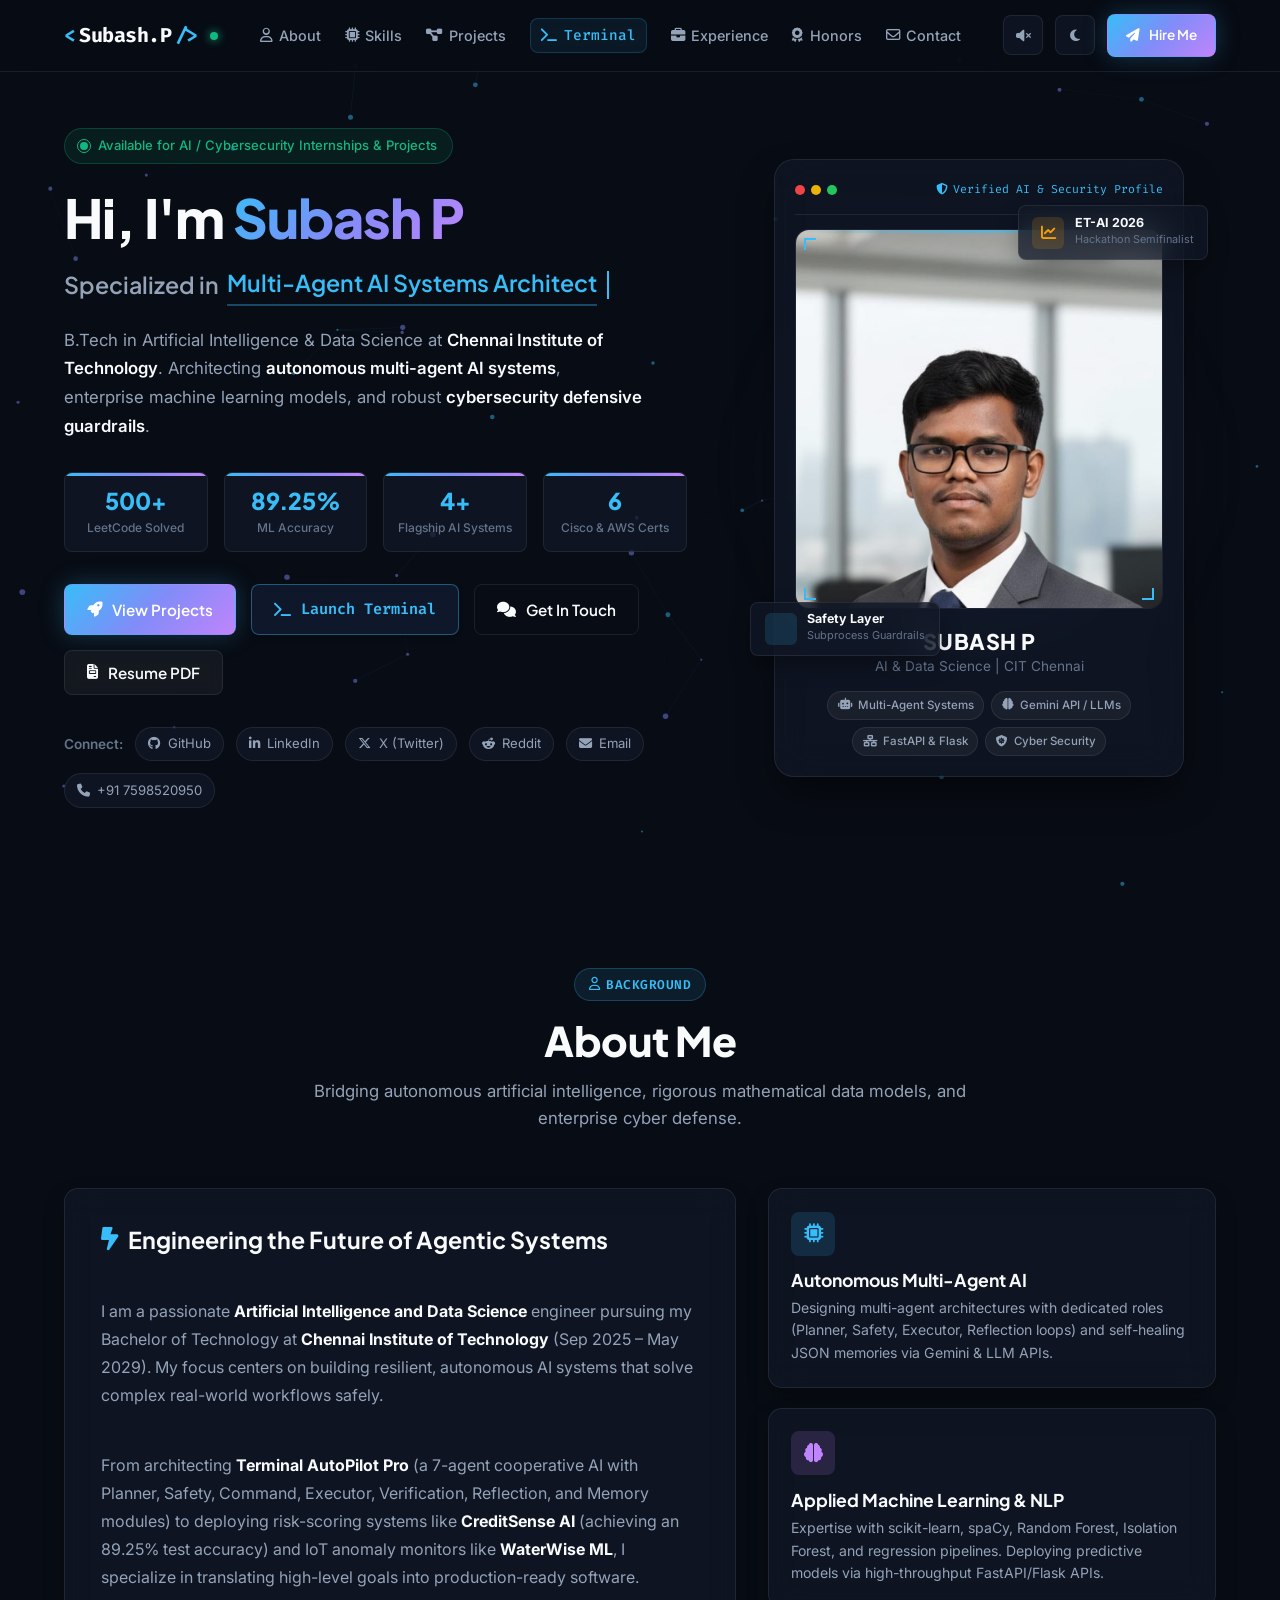
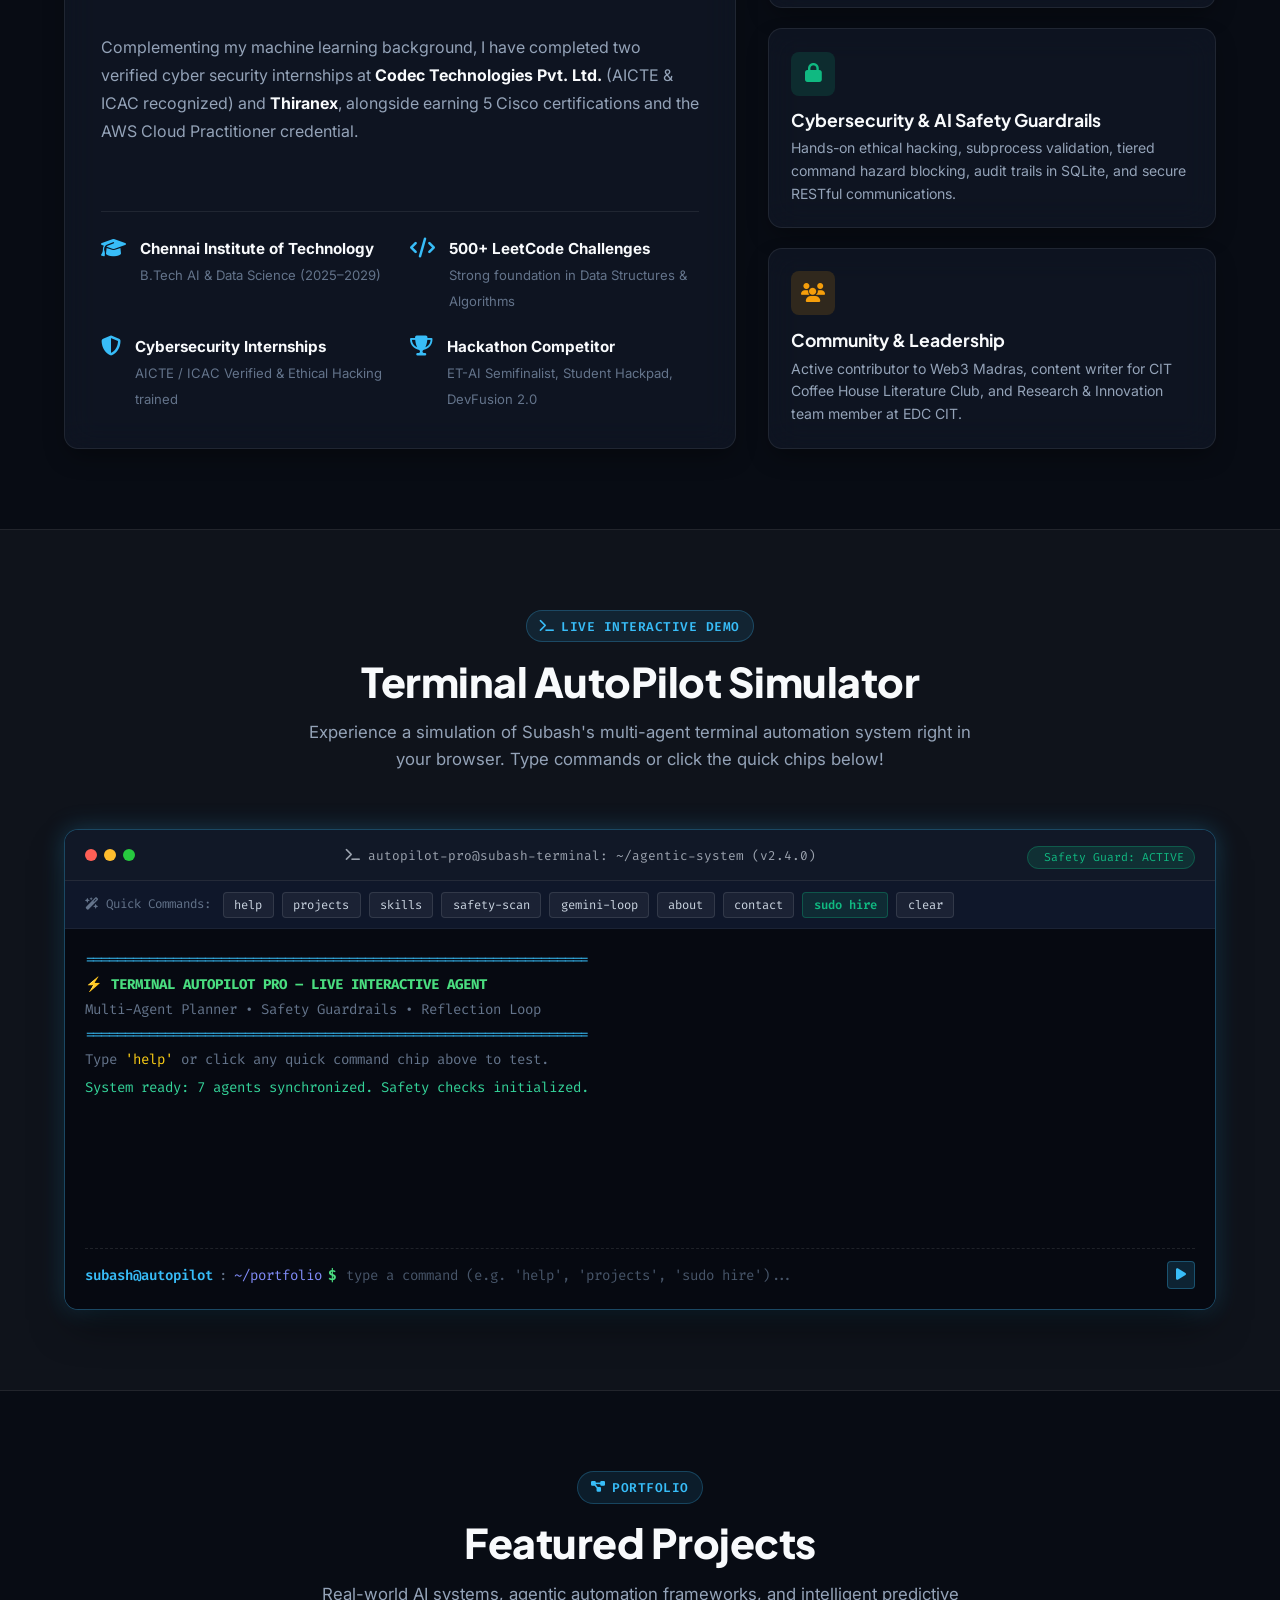
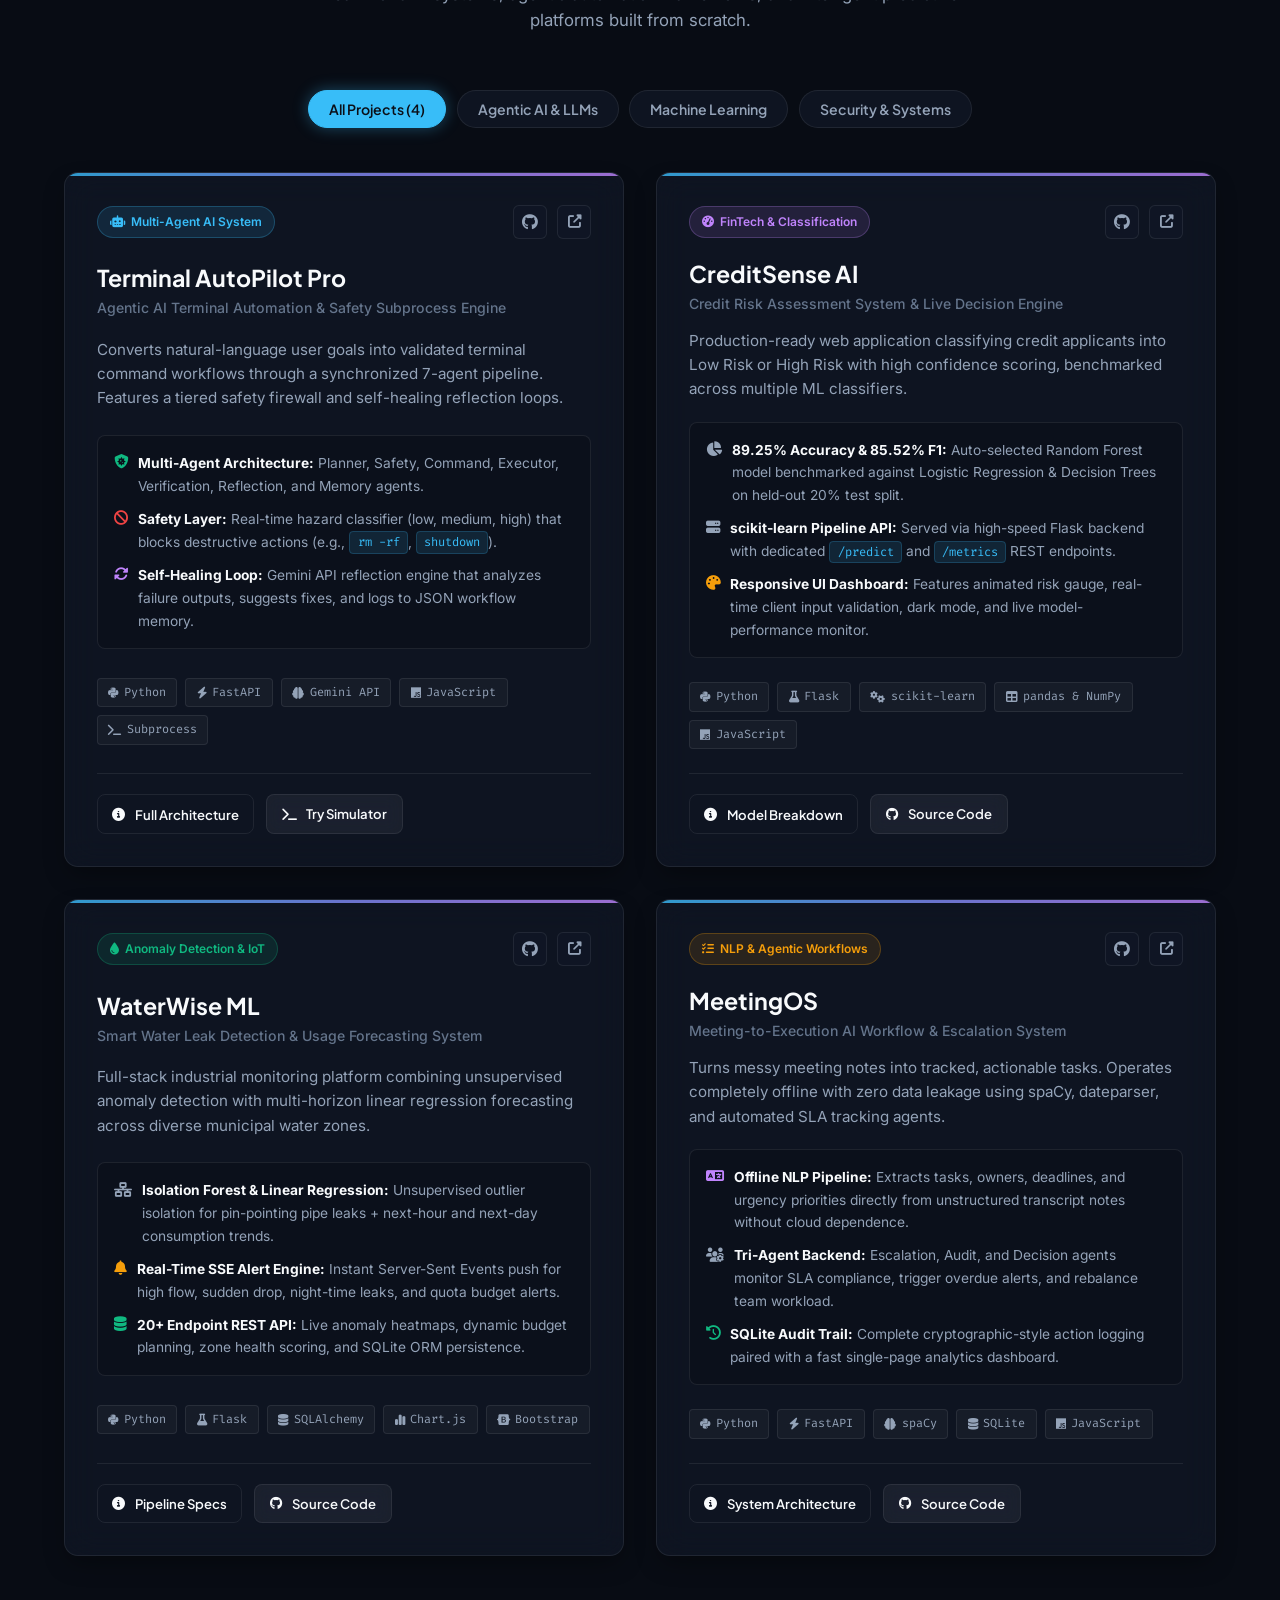
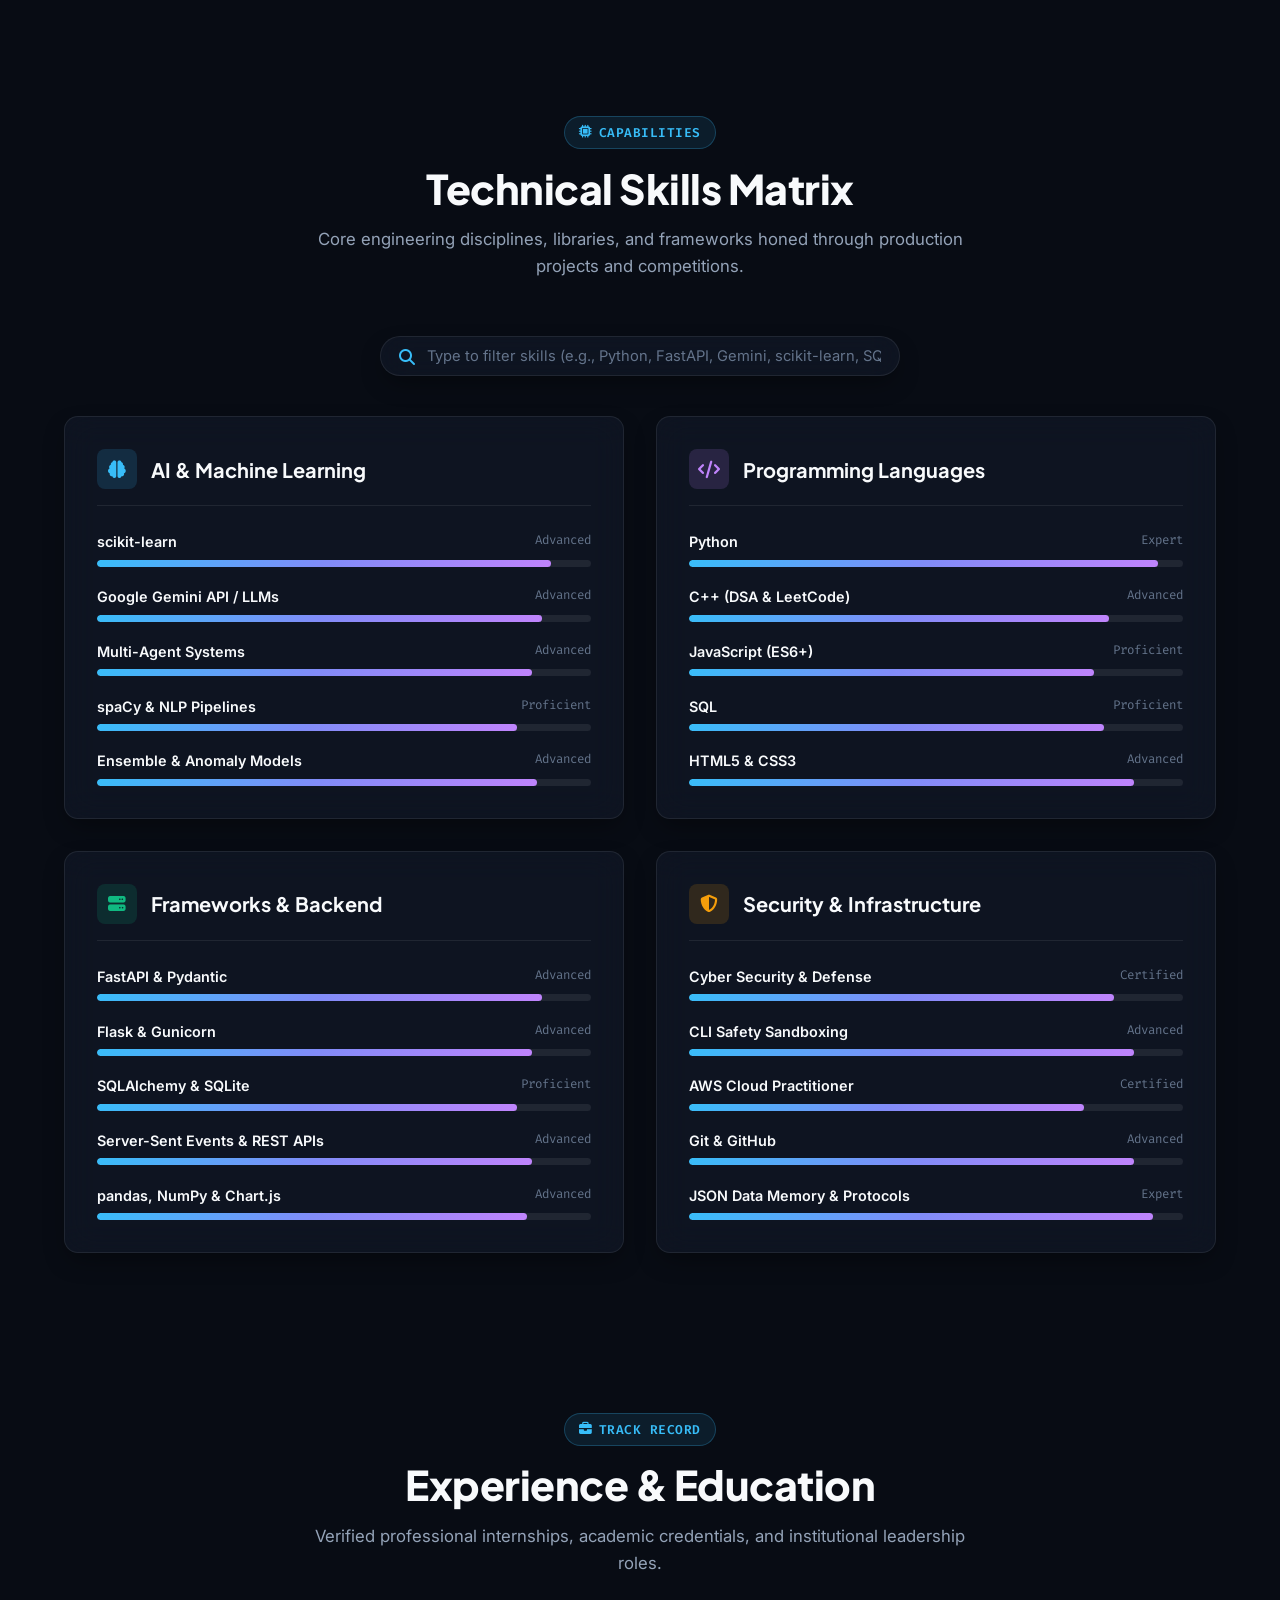
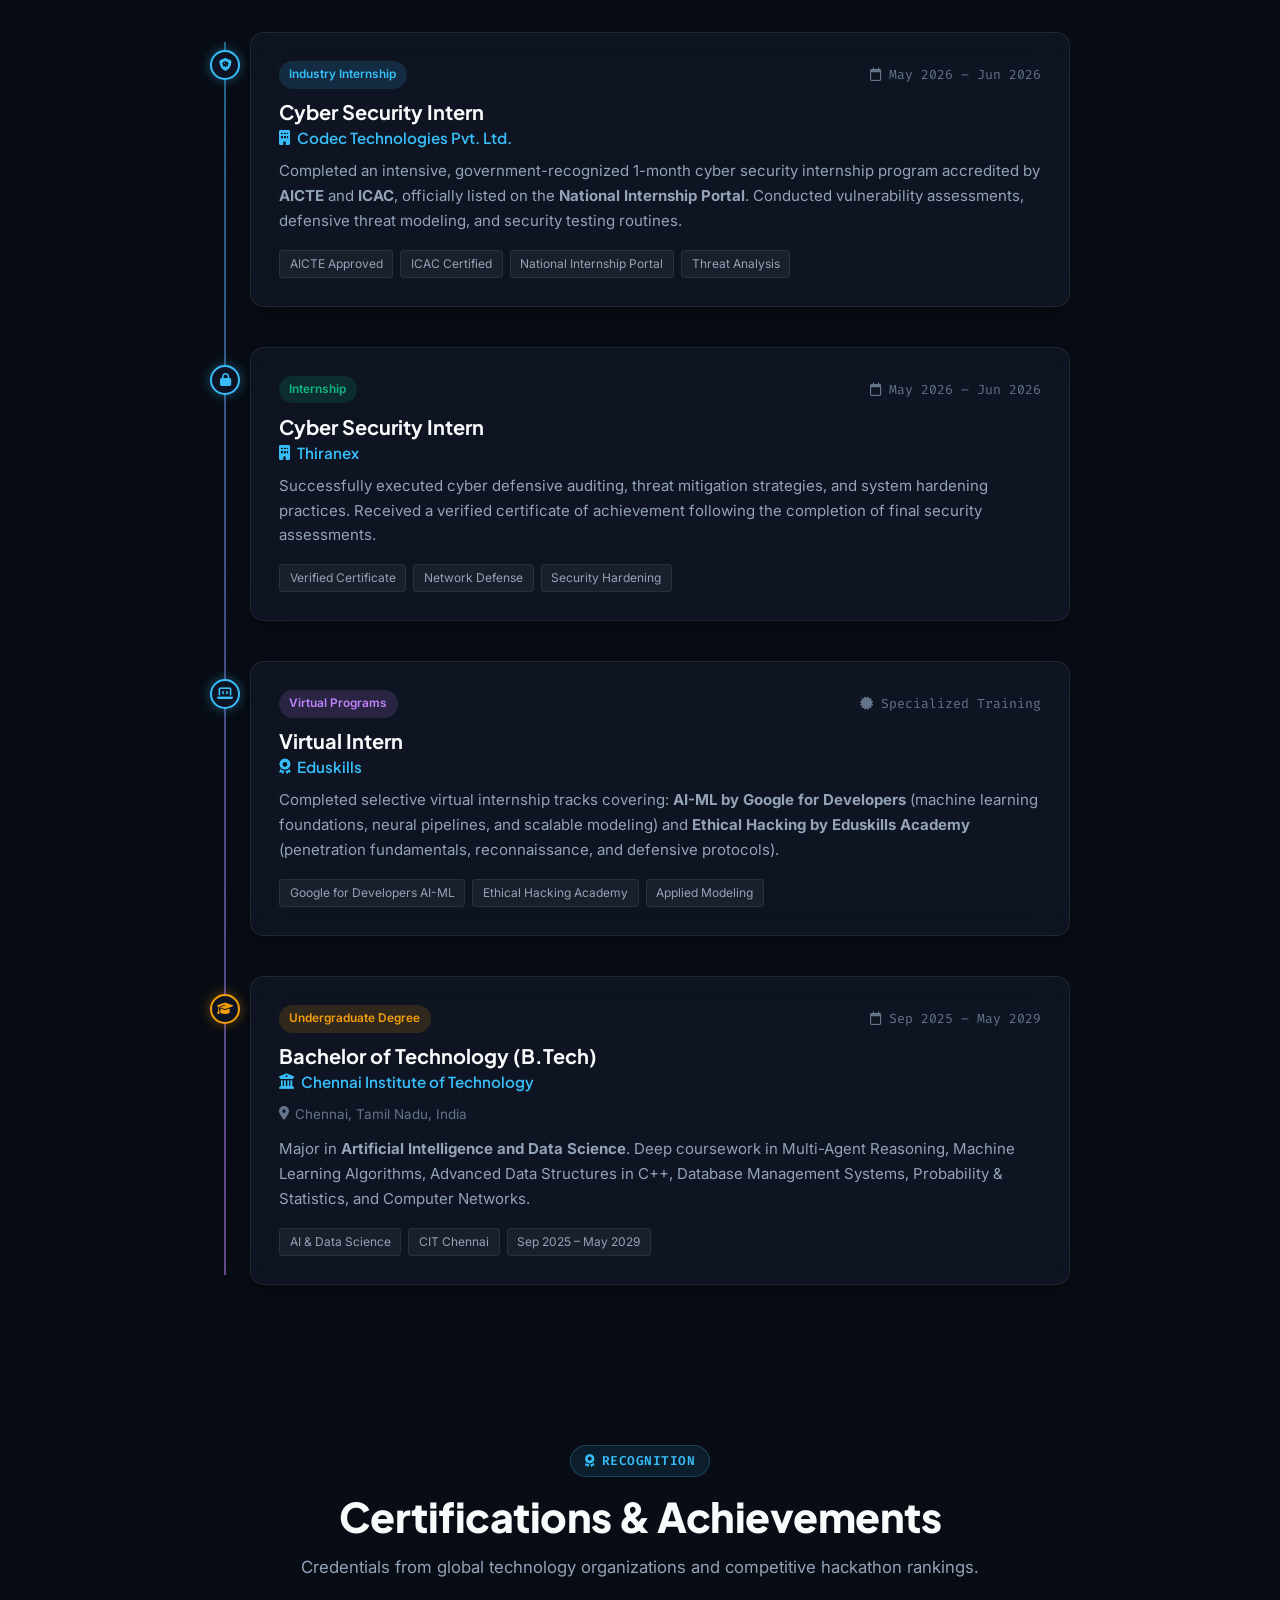
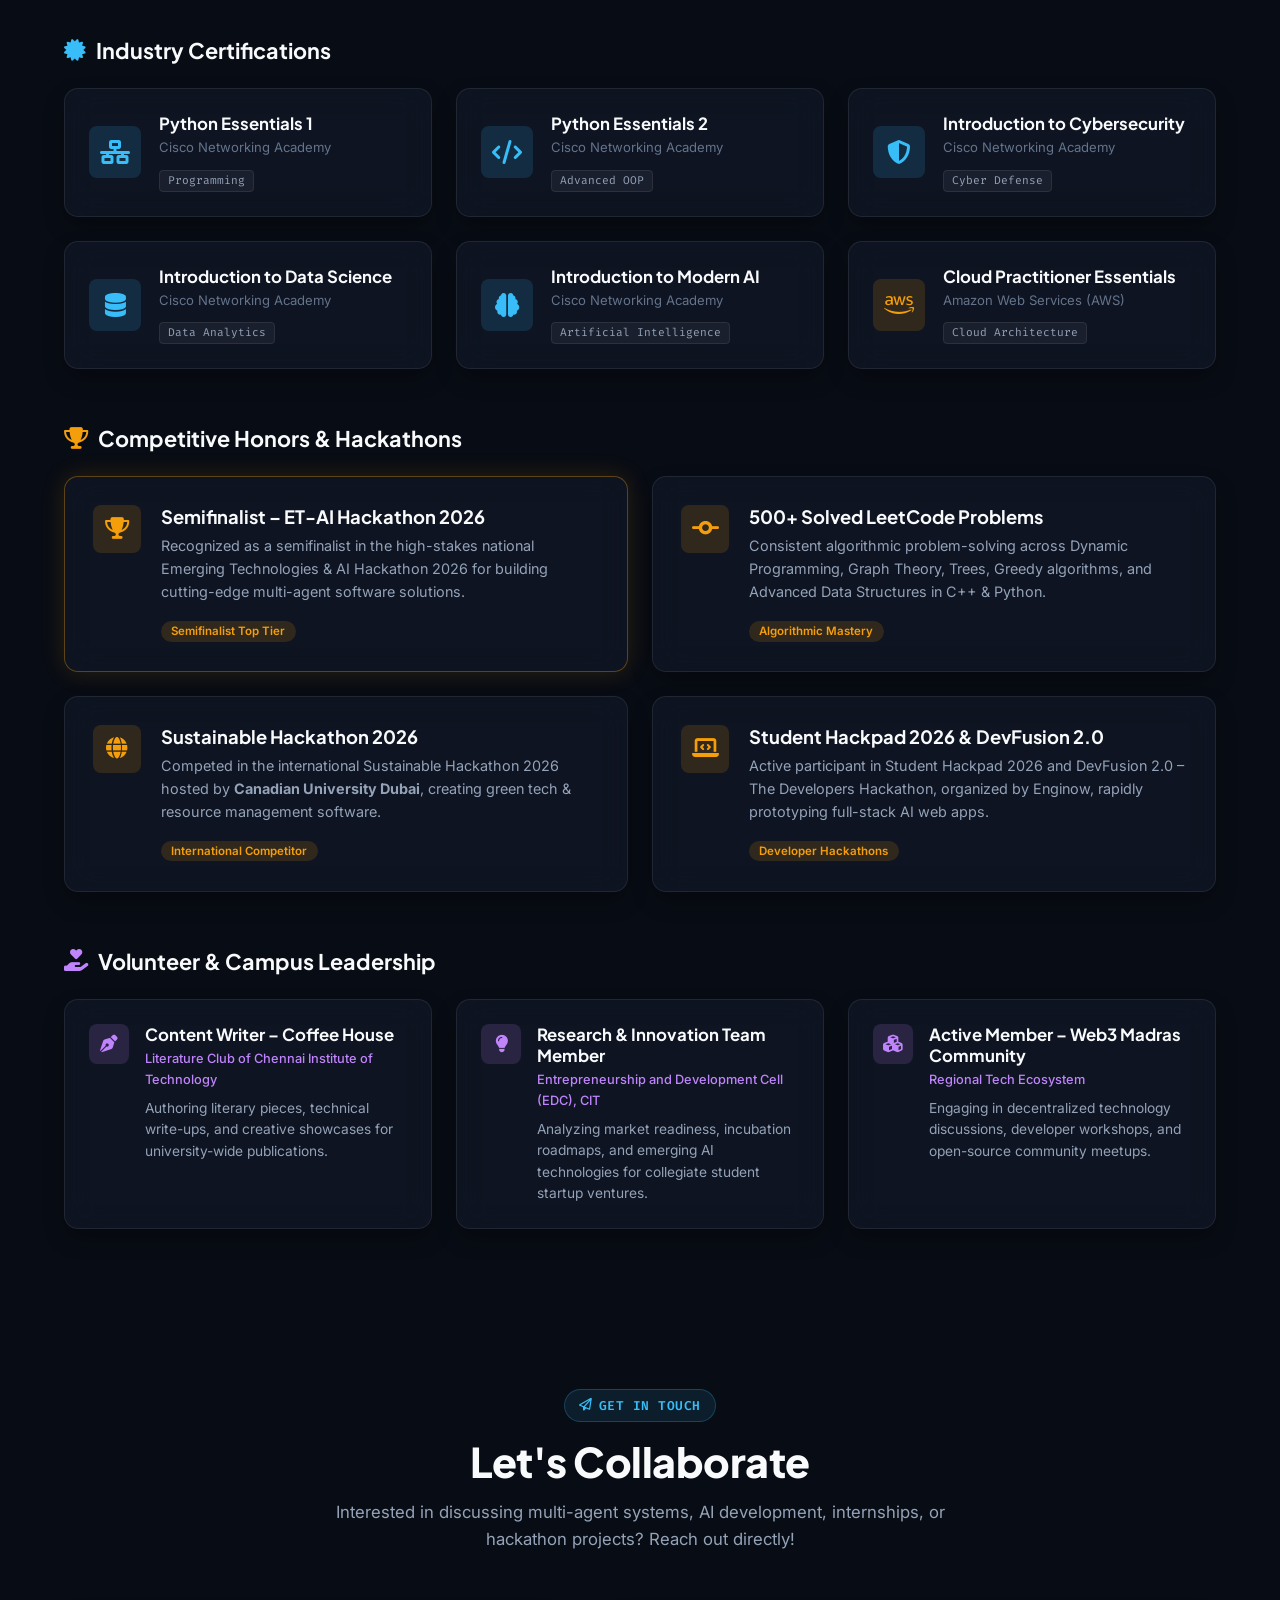
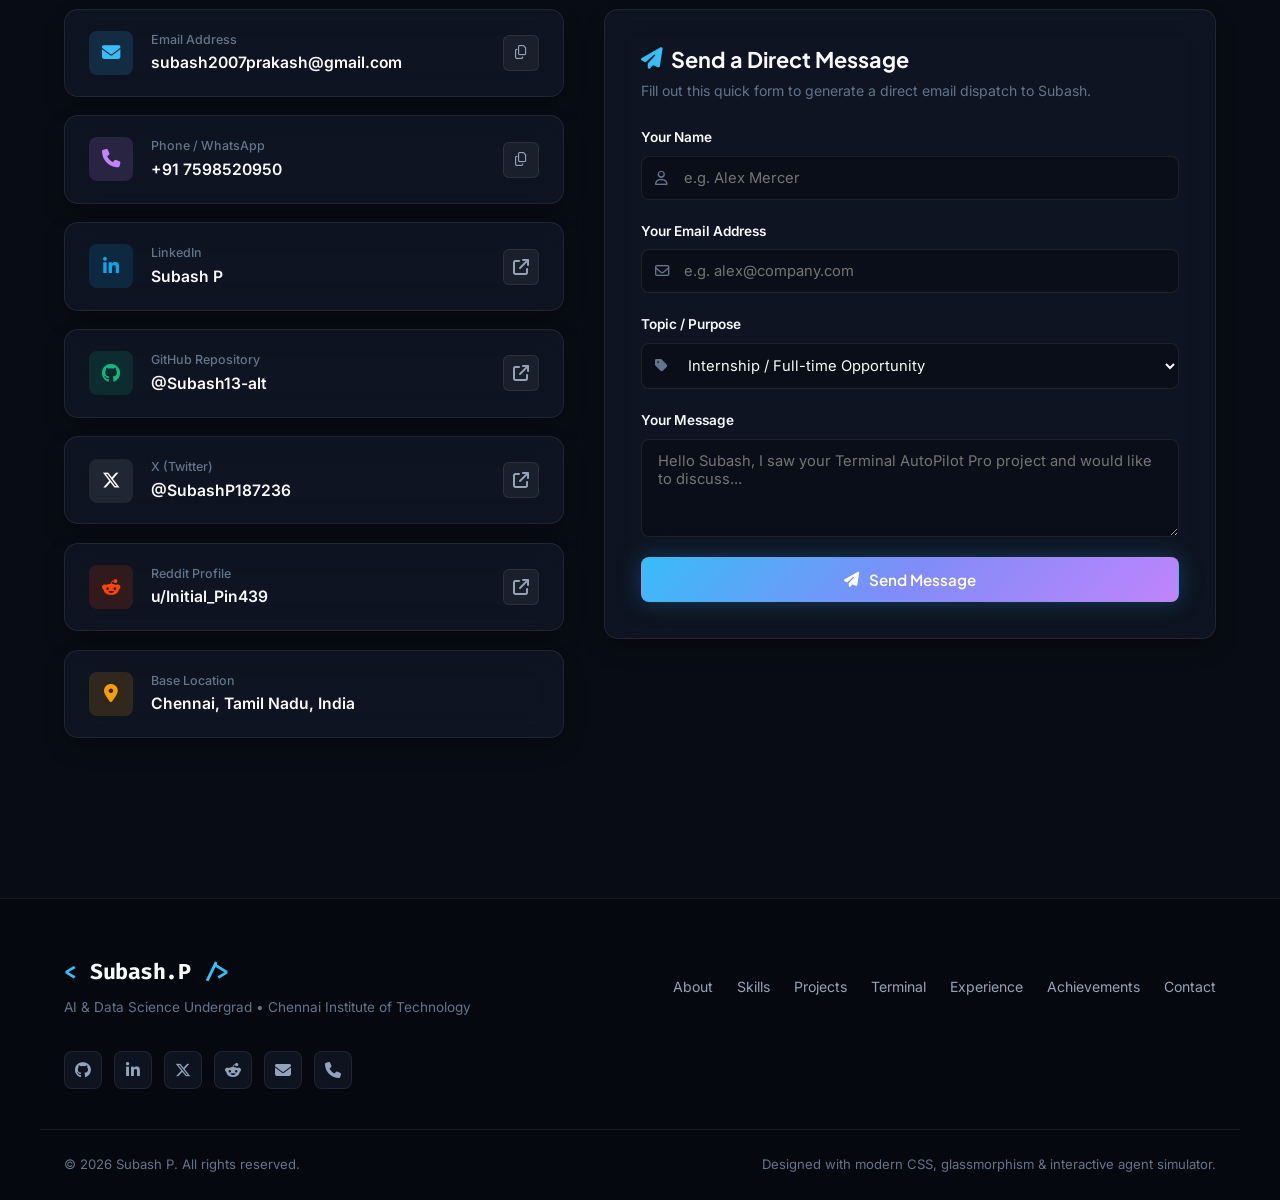
==== index.html @ 4c018a05 "feat: complete interactive portfolio website for Subash P" ====
<!DOCTYPE html>
<html lang="en" data-theme="dark">
<head>
  <meta charset="UTF-8">
  <meta name="viewport" content="width=device-width, initial-scale=1.0">
  <title>Subash P | AI & Data Science Engineer | Multi-Agent Systems & Cybersecurity</title>
  <meta name="description" content="Portfolio of Subash P - B.Tech AI & Data Science student at Chennai Institute of Technology. Specializing in Multi-Agent AI Systems, Machine Learning, and Cyber Security.">
  <meta name="keywords" content="Subash P, AI Engineer, Multi-Agent Systems, Data Science, Machine Learning, Cybersecurity, FastAPI, Flask, Gemini API, Chennai Institute of Technology">
  <meta name="author" content="Subash P">

  <!-- OpenGraph / Social Meta Tags -->
  <meta property="og:title" content="Subash P | AI & Data Science Portfolio">
  <meta property="og:description" content="Explore multi-agent automation systems, machine learning models, cybersecurity projects, and interactive demos.">
  <meta property="og:image" content="assets/subash.jpg">
  <meta property="og:type" content="website">

  <!-- Favicon -->
  <link rel="icon" type="image/svg+xml" href="data:image/svg+xml,<svg xmlns='http://www.w3.org/2000/svg' viewBox='0 0 100 100'><text y='.9em' font-size='90'>🚀</text></svg>">

  <!-- Google Fonts -->
  <link rel="preconnect" href="https://fonts.googleapis.com">
  <link rel="preconnect" href="https://fonts.gstatic.com" crossorigin>
  <link href="https://fonts.googleapis.com/css2?family=Fira+Code:wght@400;500;600&family=Inter:wght@300;400;500;600;700&family=Plus+Jakarta+Sans:wght@500;600;700;800&display=swap" rel="stylesheet">

  <!-- Font Awesome Icons -->
  <link rel="stylesheet" href="https://cdnjs.cloudflare.com/ajax/libs/font-awesome/6.5.1/css/all.min.css">

  <!-- Custom CSS -->
  <link rel="stylesheet" href="css/style.css">
</head>
<body>
  <!-- Ambient Interactive Canvas Background -->
  <canvas id="ambient-canvas" class="ambient-canvas" aria-hidden="true"></canvas>

  <!-- Navigation Bar -->
  <header class="navbar" id="navbar">
    <div class="nav-container">
      <a href="#hero" class="nav-brand" aria-label="Subash P Home">
        <span class="brand-code">&lt;</span>
        <span class="brand-name">Subash.P</span>
        <span class="brand-code">/&gt;</span>
        <span class="status-indicator" title="Available for opportunities"></span>
      </a>

      <!-- Desktop Navigation Menu -->
      <nav class="nav-links" id="nav-links">
        <a href="#about" class="nav-link"><i class="fa-regular fa-user"></i> About</a>
        <a href="#skills" class="nav-link"><i class="fa-solid fa-microchip"></i> Skills</a>
        <a href="#projects" class="nav-link"><i class="fa-solid fa-diagram-project"></i> Projects</a>
        <a href="#terminal-section" class="nav-link terminal-badge-link"><i class="fa-solid fa-terminal"></i> Terminal</a>
        <a href="#experience" class="nav-link"><i class="fa-solid fa-briefcase"></i> Experience</a>
        <a href="#achievements" class="nav-link"><i class="fa-solid fa-award"></i> Honors</a>
        <a href="#contact" class="nav-link"><i class="fa-regular fa-envelope"></i> Contact</a>
      </nav>

      <!-- Action Utilities -->
      <div class="nav-actions">
        <!-- Audio FX Toggle -->
        <button id="sound-toggle" class="btn-icon" title="Toggle UI sound effects" aria-label="Toggle UI Sound Effects">
          <i class="fa-solid fa-volume-xmark" id="sound-icon"></i>
        </button>

        <!-- Theme Toggle -->
        <button id="theme-toggle" class="btn-icon" title="Switch Theme (Dark/Light)" aria-label="Toggle Light/Dark Theme">
          <i class="fa-solid fa-moon" id="theme-icon"></i>
        </button>

        <!-- Resume Action Button -->
        <a href="mailto:subash2007prakash@gmail.com?subject=Opportunity%20Inquiry%20for%20Subash%20P" class="btn btn-primary nav-cta">
          <i class="fa-solid fa-paper-plane"></i>
          <span>Hire Me</span>
        </a>

        <!-- Mobile Menu Toggle -->
        <button class="mobile-toggle" id="mobile-toggle" aria-label="Toggle Navigation Menu">
          <span class="bar"></span>
          <span class="bar"></span>
          <span class="bar"></span>
        </button>
      </div>
    </div>
  </header>

  <!-- Mobile Drawer Menu -->
  <div class="mobile-drawer" id="mobile-drawer">
    <div class="mobile-drawer-content">
      <a href="#about" class="mobile-link"><i class="fa-regular fa-user"></i> About</a>
      <a href="#skills" class="mobile-link"><i class="fa-solid fa-microchip"></i> Skills</a>
      <a href="#projects" class="mobile-link"><i class="fa-solid fa-diagram-project"></i> Projects</a>
      <a href="#terminal-section" class="mobile-link"><i class="fa-solid fa-terminal"></i> Interactive Terminal</a>
      <a href="#experience" class="mobile-link"><i class="fa-solid fa-briefcase"></i> Experience & Education</a>
      <a href="#achievements" class="mobile-link"><i class="fa-solid fa-award"></i> Certifications & Honors</a>
      <a href="#contact" class="mobile-link"><i class="fa-regular fa-envelope"></i> Contact</a>
      <div class="mobile-socials">
        <a href="https://github.com/Subash13-alt" target="_blank" rel="noopener noreferrer" aria-label="GitHub"><i class="fa-brands fa-github"></i></a>
        <a href="https://www.linkedin.com/in/subash-p-bb01b1382/" target="_blank" rel="noopener noreferrer" aria-label="LinkedIn"><i class="fa-brands fa-linkedin-in"></i></a>
        <a href="https://x.com/SubashP187236" target="_blank" rel="noopener noreferrer" aria-label="X (Twitter)"><i class="fa-brands fa-x-twitter"></i></a>
        <a href="https://www.reddit.com/user/Initial_Pin439/" target="_blank" rel="noopener noreferrer" aria-label="Reddit"><i class="fa-brands fa-reddit-alien"></i></a>
        <a href="mailto:subash2007prakash@gmail.com" aria-label="Email"><i class="fa-solid fa-envelope"></i></a>
        <a href="tel:+917598520950" aria-label="Phone"><i class="fa-solid fa-phone"></i></a>
      </div>
    </div>
  </div>

  <main>
    <!-- HERO SECTION -->
    <section class="hero-section" id="hero">
      <div class="container hero-grid">
        <!-- Hero Text & CTA -->
        <div class="hero-content">
          <div class="badge-status">
            <span class="pulse-dot"></span>
            <span>Available for AI / Cybersecurity Internships & Projects</span>
          </div>

          <h1 class="hero-title">
            Hi, I'm <span class="text-gradient">Subash P</span>
          </h1>

          <div class="hero-subtitle-container">
            <span class="prefix">Specialized in</span>
            <span class="dynamic-typed" id="typed-text"></span>
            <span class="cursor">&nbsp;</span>
          </div>

          <p class="hero-description">
            B.Tech in Artificial Intelligence & Data Science at <strong>Chennai Institute of Technology</strong>.
            Architecting <strong>autonomous multi-agent AI systems</strong>, enterprise machine learning models,
            and robust <strong>cybersecurity defensive guardrails</strong>.
          </p>

          <!-- Quick Metrics Bar -->
          <div class="hero-metrics">
            <div class="metric-card">
              <div class="metric-value" data-target="500">500+</div>
              <div class="metric-label">LeetCode Solved</div>
            </div>
            <div class="metric-card">
              <div class="metric-value" data-target="89.25" data-decimal="2">89.25%</div>
              <div class="metric-label">ML Accuracy</div>
            </div>
            <div class="metric-card">
              <div class="metric-value" data-target="4">4+</div>
              <div class="metric-label">Flagship AI Systems</div>
            </div>
            <div class="metric-card">
              <div class="metric-value" data-target="6">6</div>
              <div class="metric-label">Cisco & AWS Certs</div>
            </div>
          </div>

          <!-- Hero Action Buttons -->
          <div class="hero-actions">
            <a href="#projects" class="btn btn-primary">
              <i class="fa-solid fa-rocket"></i>
              <span>View Projects</span>
            </a>
            <a href="#terminal-section" class="btn btn-terminal">
              <i class="fa-solid fa-terminal"></i>
              <span>Launch Terminal</span>
            </a>
            <a href="#contact" class="btn btn-outline">
              <i class="fa-solid fa-comments"></i>
              <span>Get In Touch</span>
            </a>
            <button class="btn btn-glass" id="open-resume-btn" title="View Full Resume Summary">
              <i class="fa-solid fa-file-invoice"></i>
              <span>Resume PDF</span>
            </button>
          </div>

          <!-- Social Proof Icons -->
          <div class="hero-social-bar">
            <span class="social-label">Connect:</span>
            <a href="https://github.com/Subash13-alt" target="_blank" rel="noopener noreferrer" class="social-chip" title="GitHub Profile">
              <i class="fa-brands fa-github"></i>
              <span>GitHub</span>
            </a>
            <a href="https://www.linkedin.com/in/subash-p-bb01b1382/" target="_blank" rel="noopener noreferrer" class="social-chip" title="LinkedIn Profile">
              <i class="fa-brands fa-linkedin-in"></i>
              <span>LinkedIn</span>
            </a>
            <a href="https://x.com/SubashP187236" target="_blank" rel="noopener noreferrer" class="social-chip" title="X (Twitter) Profile">
              <i class="fa-brands fa-x-twitter"></i>
              <span>X (Twitter)</span>
            </a>
            <a href="https://www.reddit.com/user/Initial_Pin439/" target="_blank" rel="noopener noreferrer" class="social-chip" title="Reddit Profile">
              <i class="fa-brands fa-reddit-alien"></i>
              <span>Reddit</span>
            </a>
            <a href="mailto:subash2007prakash@gmail.com" class="social-chip" title="Direct Email">
              <i class="fa-solid fa-envelope"></i>
              <span>Email</span>
            </a>
            <a href="tel:+917598520950" class="social-chip" title="Direct Phone">
              <i class="fa-solid fa-phone"></i>
              <span>+91 7598520950</span>
            </a>
          </div>
        </div>

        <!-- Hero Visual Profile Card -->
        <div class="hero-visual">
          <div class="profile-card-wrapper" id="profile-card">
            <!-- Glowing Ambient Backdrop Rings -->
            <div class="ambient-glow"></div>
            
            <div class="profile-card-inner">
              <!-- Top Card Bar -->
              <div class="card-glass-header">
                <div class="window-controls">
                  <span class="ctrl ctrl-red"></span>
                  <span class="ctrl ctrl-yellow"></span>
                  <span class="ctrl ctrl-green"></span>
                </div>
                <div class="card-header-badge">
                  <i class="fa-solid fa-shield-halved"></i> Verified AI & Security Profile
                </div>
              </div>

              <!-- Profile Image Container -->
              <div class="profile-image-container">
                <img src="assets/subash.jpg" alt="Subash P - AI & Data Science Engineer" class="profile-img" loading="eager">
                <div class="profile-scan-line"></div>
                <div class="profile-corner corner-tl"></div>
                <div class="profile-corner corner-tr"></div>
                <div class="profile-corner corner-bl"></div>
                <div class="profile-corner corner-br"></div>
              </div>

              <!-- Profile Quick Details -->
              <div class="profile-details">
                <h3 class="profile-name">SUBASH P</h3>
                <p class="profile-tagline">AI & Data Science | CIT Chennai</p>
                
                <!-- Floating Tech Pills -->
                <div class="profile-tags">
                  <span class="tech-pill"><i class="fa-solid fa-robot"></i> Multi-Agent Systems</span>
                  <span class="tech-pill"><i class="fa-solid fa-brain"></i> Gemini API / LLMs</span>
                  <span class="tech-pill"><i class="fa-solid fa-network-wired"></i> FastAPI & Flask</span>
                  <span class="tech-pill"><i class="fa-solid fa-shield-virus"></i> Cyber Security</span>
                </div>
              </div>

              <!-- Floating Interactive Badges -->
              <div class="floating-badge badge-1">
                <div class="badge-icon"><i class="fa-solid fa-shield-check"></i></div>
                <div class="badge-text">
                  <span class="badge-title">Safety Layer</span>
                  <span class="badge-sub">Subprocess Guardrails</span>
                </div>
              </div>

              <div class="floating-badge badge-2">
                <div class="badge-icon"><i class="fa-solid fa-chart-line"></i></div>
                <div class="badge-text">
                  <span class="badge-title">ET-AI 2026</span>
                  <span class="badge-sub">Hackathon Semifinalist</span>
                </div>
              </div>
            </div>
          </div>
        </div>
      </div>
    </section>

    <!-- ABOUT SECTION -->
    <section class="section" id="about">
      <div class="container">
        <div class="section-header">
          <span class="section-tag"><i class="fa-regular fa-user"></i> Background</span>
          <h2 class="section-title">About Me</h2>
          <p class="section-subtitle">Bridging autonomous artificial intelligence, rigorous mathematical data models, and enterprise cyber defense.</p>
        </div>

        <div class="about-grid">
          <!-- Main Narrative Bio -->
          <div class="about-bio card-glass">
            <h3 class="about-heading">
              <i class="fa-solid fa-bolt-lightning text-accent"></i> Engineering the Future of Agentic Systems
            </h3>
            <p>
              I am a passionate <strong>Artificial Intelligence and Data Science</strong> engineer pursuing my Bachelor of Technology at
              <strong>Chennai Institute of Technology</strong> (Sep 2025 – May 2029). My focus centers on building resilient, autonomous AI systems
              that solve complex real-world workflows safely.
            </p>
            <p>
              From architecting <strong>Terminal AutoPilot Pro</strong> (a 7-agent cooperative AI with Planner, Safety, Command, Executor,
              Verification, Reflection, and Memory modules) to deploying risk-scoring systems like <strong>CreditSense AI</strong> (achieving an 89.25% test accuracy)
              and IoT anomaly monitors like <strong>WaterWise ML</strong>, I specialize in translating high-level goals into production-ready software.
            </p>
            <p>
              Complementing my machine learning background, I have completed two verified cyber security internships at
              <strong>Codec Technologies Pvt. Ltd.</strong> (AICTE & ICAC recognized) and <strong>Thiranex</strong>, alongside earning 5 Cisco certifications
              and the AWS Cloud Practitioner credential.
            </p>

            <div class="about-highlights">
              <div class="highlight-item">
                <i class="fa-solid fa-graduation-cap"></i>
                <div>
                  <strong>Chennai Institute of Technology</strong>
                  <span>B.Tech AI & Data Science (2025–2029)</span>
                </div>
              </div>
              <div class="highlight-item">
                <i class="fa-solid fa-code"></i>
                <div>
                  <strong>500+ LeetCode Challenges</strong>
                  <span>Strong foundation in Data Structures & Algorithms</span>
                </div>
              </div>
              <div class="highlight-item">
                <i class="fa-solid fa-shield-halved"></i>
                <div>
                  <strong>Cybersecurity Internships</strong>
                  <span>AICTE / ICAC Verified & Ethical Hacking trained</span>
                </div>
              </div>
              <div class="highlight-item">
                <i class="fa-solid fa-trophy"></i>
                <div>
                  <strong>Hackathon Competitor</strong>
                  <span>ET-AI Semifinalist, Student Hackpad, DevFusion 2.0</span>
                </div>
              </div>
            </div>
          </div>

          <!-- Core Competency Cards -->
          <div class="about-cards">
            <div class="feature-card card-glass">
              <div class="feature-icon icon-cyan">
                <i class="fa-solid fa-microchip"></i>
              </div>
              <h4>Autonomous Multi-Agent AI</h4>
              <p>Designing multi-agent architectures with dedicated roles (Planner, Safety, Executor, Reflection loops) and self-healing JSON memories via Gemini & LLM APIs.</p>
            </div>

            <div class="feature-card card-glass">
              <div class="feature-icon icon-purple">
                <i class="fa-solid fa-brain"></i>
              </div>
              <h4>Applied Machine Learning & NLP</h4>
              <p>Expertise with scikit-learn, spaCy, Random Forest, Isolation Forest, and regression pipelines. Deploying predictive models via high-throughput FastAPI/Flask APIs.</p>
            </div>

            <div class="feature-card card-glass">
              <div class="feature-icon icon-emerald">
                <i class="fa-solid fa-lock"></i>
              </div>
              <h4>Cybersecurity & AI Safety Guardrails</h4>
              <p>Hands-on ethical hacking, subprocess validation, tiered command hazard blocking, audit trails in SQLite, and secure RESTful communications.</p>
            </div>

            <div class="feature-card card-glass">
              <div class="feature-icon icon-amber">
                <i class="fa-solid fa-users"></i>
              </div>
              <h4>Community & Leadership</h4>
              <p>Active contributor to Web3 Madras, content writer for CIT Coffee House Literature Club, and Research & Innovation team member at EDC CIT.</p>
            </div>
          </div>
        </div>
      </div>
    </section>

    <!-- INTERACTIVE TERMINAL SECTION (Inspired by Terminal AutoPilot Pro) -->
    <section class="section terminal-section" id="terminal-section">
      <div class="container">
        <div class="section-header">
          <span class="section-tag"><i class="fa-solid fa-terminal"></i> Live Interactive Demo</span>
          <h2 class="section-title">Terminal AutoPilot Simulator</h2>
          <p class="section-subtitle">Experience a simulation of Subash's multi-agent terminal automation system right in your browser. Type commands or click the quick chips below!</p>
        </div>

        <div class="terminal-container card-glass">
          <!-- Terminal Window Header -->
          <div class="terminal-header">
            <div class="terminal-dots">
              <span class="dot dot-red" title="Close"></span>
              <span class="dot dot-yellow" title="Minimize"></span>
              <span class="dot dot-green" title="Expand"></span>
            </div>
            <div class="terminal-title">
              <i class="fa-solid fa-terminal"></i> autopilot-pro@subash-terminal: ~/agentic-system (v2.4.0)
            </div>
            <div class="terminal-status">
              <span class="agent-badge"><i class="fa-solid fa-shield-check"></i> Safety Guard: ACTIVE</span>
            </div>
          </div>

          <!-- Quick Action Buttons for Terminal -->
          <div class="terminal-quick-actions">
            <span class="quick-label"><i class="fa-solid fa-wand-magic-sparkles"></i> Quick Commands:</span>
            <button class="cmd-pill" data-cmd="help">help</button>
            <button class="cmd-pill" data-cmd="projects">projects</button>
            <button class="cmd-pill" data-cmd="skills">skills</button>
            <button class="cmd-pill" data-cmd="safety-scan">safety-scan</button>
            <button class="cmd-pill" data-cmd="gemini-loop">gemini-loop</button>
            <button class="cmd-pill" data-cmd="about">about</button>
            <button class="cmd-pill" data-cmd="contact">contact</button>
            <button class="cmd-pill cmd-accent" data-cmd="sudo hire">sudo hire</button>
            <button class="cmd-pill" data-cmd="clear">clear</button>
          </div>

          <!-- Terminal Body Screen -->
          <div class="terminal-screen" id="terminal-screen" role="region" aria-live="polite">
            <div class="terminal-output" id="terminal-output">
              <div class="term-line term-intro">
                <span class="term-cyan">===============================================================</span>
              </div>
              <div class="term-line term-intro">
                <span class="term-bright-green">⚡ TERMINAL AUTOPILOT PRO – LIVE INTERACTIVE AGENT</span>
              </div>
              <div class="term-line term-intro">
                <span class="term-muted">Multi-Agent Planner • Safety Guardrails • Reflection Loop</span>
              </div>
              <div class="term-line term-intro">
                <span class="term-cyan">===============================================================</span>
              </div>
              <div class="term-line">
                <span class="term-muted">Type </span><span class="term-yellow">'help'</span><span class="term-muted"> or click any quick command chip above to test.</span>
              </div>
              <div class="term-line">
                <span class="term-green">System ready: 7 agents synchronized. Safety checks initialized.</span>
              </div>
            </div>

            <!-- Terminal Input Row -->
            <form class="terminal-input-row" id="terminal-form" autocomplete="off">
              <span class="prompt-user">subash@autopilot</span>
              <span class="prompt-separator">:</span>
              <span class="prompt-path">~/portfolio</span>
              <span class="prompt-symbol">$</span>
              <input type="text" id="terminal-input" class="terminal-input" placeholder="type a command (e.g. 'help', 'projects', 'sudo hire')..." autofocus spellcheck="false" autocomplete="off">
              <button type="submit" class="terminal-send-btn" title="Run Command"><i class="fa-solid fa-play"></i></button>
            </form>
          </div>
        </div>
      </div>
    </section>

    <!-- FLAGSHIP PROJECTS SECTION -->
    <section class="section" id="projects">
      <div class="container">
        <div class="section-header">
          <span class="section-tag"><i class="fa-solid fa-diagram-project"></i> Portfolio</span>
          <h2 class="section-title">Featured Projects</h2>
          <p class="section-subtitle">Real-world AI systems, agentic automation frameworks, and intelligent predictive platforms built from scratch.</p>
        </div>

        <!-- Filter Controls -->
        <div class="filter-bar">
          <button class="filter-btn active" data-filter="all">All Projects (4)</button>
          <button class="filter-btn" data-filter="agentic">Agentic AI & LLMs</button>
          <button class="filter-btn" data-filter="ml">Machine Learning</button>
          <button class="filter-btn" data-filter="security">Security & Systems</button>
        </div>

        <!-- Projects Grid -->
        <div class="projects-grid" id="projects-grid">
          
          <!-- PROJECT 1: Terminal AutoPilot Pro -->
          <div class="project-card card-glass" data-category="agentic security">
            <div class="project-header">
              <div class="project-tag tag-cyan"><i class="fa-solid fa-robot"></i> Multi-Agent AI System</div>
              <div class="project-links">
                <a href="https://github.com/Subash13-alt" target="_blank" rel="noopener noreferrer" title="View Source on GitHub"><i class="fa-brands fa-github"></i></a>
                <button class="btn-detail-trigger" data-project="autopilot" title="View Architecture & Details"><i class="fa-solid fa-up-right-from-square"></i></button>
              </div>
            </div>

            <div class="project-meta-top">
              <h3 class="project-title">Terminal AutoPilot Pro</h3>
              <p class="project-subtitle">Agentic AI Terminal Automation & Safety Subprocess Engine</p>
            </div>

            <p class="project-description">
              Converts natural-language user goals into validated terminal command workflows through a synchronized 7-agent pipeline. Features a tiered safety firewall and self-healing reflection loops.
            </p>

            <div class="project-feature-list">
              <div class="feature-bullet">
                <i class="fa-solid fa-shield-virus text-emerald"></i>
                <span><strong>Multi-Agent Architecture:</strong> Planner, Safety, Command, Executor, Verification, Reflection, and Memory agents.</span>
              </div>
              <div class="feature-bullet">
                <i class="fa-solid fa-ban text-red"></i>
                <span><strong>Safety Layer:</strong> Real-time hazard classifier (low, medium, high) that blocks destructive actions (e.g., <code>rm -rf</code>, <code>shutdown</code>).</span>
              </div>
              <div class="feature-bullet">
                <i class="fa-solid fa-rotate text-purple"></i>
                <span><strong>Self-Healing Loop:</strong> Gemini API reflection engine that analyzes failure outputs, suggests fixes, and logs to JSON workflow memory.</span>
              </div>
            </div>

            <!-- Tech Badges -->
            <div class="tech-stack-pills">
              <span class="tech-tag"><i class="fa-brands fa-python"></i> Python</span>
              <span class="tech-tag"><i class="fa-solid fa-bolt"></i> FastAPI</span>
              <span class="tech-tag"><i class="fa-solid fa-brain"></i> Gemini API</span>
              <span class="tech-tag"><i class="fa-brands fa-js"></i> JavaScript</span>
              <span class="tech-tag"><i class="fa-solid fa-terminal"></i> Subprocess</span>
            </div>

            <div class="project-card-footer">
              <button class="btn btn-outline btn-sm open-modal-btn" data-project="autopilot">
                <i class="fa-solid fa-circle-info"></i> Full Architecture
              </button>
              <a href="#terminal-section" class="btn btn-glass btn-sm">
                <i class="fa-solid fa-terminal"></i> Try Simulator
              </a>
            </div>
          </div>

          <!-- PROJECT 2: CreditSense AI -->
          <div class="project-card card-glass" data-category="ml">
            <div class="project-header">
              <div class="project-tag tag-purple"><i class="fa-solid fa-gauge-high"></i> FinTech & Classification</div>
              <div class="project-links">
                <a href="https://github.com/Subash13-alt" target="_blank" rel="noopener noreferrer" title="View Source on GitHub"><i class="fa-brands fa-github"></i></a>
                <button class="btn-detail-trigger" data-project="creditsense" title="View Architecture & Details"><i class="fa-solid fa-up-right-from-square"></i></button>
              </div>
            </div>

            <div class="project-meta-top">
              <h3 class="project-title">CreditSense AI</h3>
              <p class="project-subtitle">Credit Risk Assessment System & Live Decision Engine</p>
            </div>

            <p class="project-description">
              Production-ready web application classifying credit applicants into Low Risk or High Risk with high confidence scoring, benchmarked across multiple ML classifiers.
            </p>

            <div class="project-feature-list">
              <div class="feature-bullet">
                <i class="fa-solid fa-chart-pie text-cyan"></i>
                <span><strong>89.25% Accuracy & 85.52% F1:</strong> Auto-selected Random Forest model benchmarked against Logistic Regression & Decision Trees on held-out 20% test split.</span>
              </div>
              <div class="feature-bullet">
                <i class="fa-solid fa-server text-indigo"></i>
                <span><strong>scikit-learn Pipeline API:</strong> Served via high-speed Flask backend with dedicated <code>/predict</code> and <code>/metrics</code> REST endpoints.</span>
              </div>
              <div class="feature-bullet">
                <i class="fa-solid fa-palette text-amber"></i>
                <span><strong>Responsive UI Dashboard:</strong> Features animated risk gauge, real-time client input validation, dark mode, and live model-performance monitor.</span>
              </div>
            </div>

            <!-- Tech Badges -->
            <div class="tech-stack-pills">
              <span class="tech-tag"><i class="fa-brands fa-python"></i> Python</span>
              <span class="tech-tag"><i class="fa-solid fa-flask"></i> Flask</span>
              <span class="tech-tag"><i class="fa-solid fa-gears"></i> scikit-learn</span>
              <span class="tech-tag"><i class="fa-solid fa-table"></i> pandas & NumPy</span>
              <span class="tech-tag"><i class="fa-brands fa-js"></i> JavaScript</span>
            </div>

            <div class="project-card-footer">
              <button class="btn btn-outline btn-sm open-modal-btn" data-project="creditsense">
                <i class="fa-solid fa-circle-info"></i> Model Breakdown
              </button>
              <a href="https://github.com/Subash13-alt" target="_blank" rel="noopener noreferrer" class="btn btn-glass btn-sm">
                <i class="fa-brands fa-github"></i> Source Code
              </a>
            </div>
          </div>

          <!-- PROJECT 3: WaterWise ML -->
          <div class="project-card card-glass" data-category="ml security">
            <div class="project-header">
              <div class="project-tag tag-emerald"><i class="fa-solid fa-droplet"></i> Anomaly Detection & IoT</div>
              <div class="project-links">
                <a href="https://github.com/Subash13-alt" target="_blank" rel="noopener noreferrer" title="View Source on GitHub"><i class="fa-brands fa-github"></i></a>
                <button class="btn-detail-trigger" data-project="waterwise" title="View Architecture & Details"><i class="fa-solid fa-up-right-from-square"></i></button>
              </div>
            </div>

            <div class="project-meta-top">
              <h3 class="project-title">WaterWise ML</h3>
              <p class="project-subtitle">Smart Water Leak Detection & Usage Forecasting System</p>
            </div>

            <p class="project-description">
              Full-stack industrial monitoring platform combining unsupervised anomaly detection with multi-horizon linear regression forecasting across diverse municipal water zones.
            </p>

            <div class="project-feature-list">
              <div class="feature-bullet">
                <i class="fa-solid fa-network-wired text-cyan"></i>
                <span><strong>Isolation Forest & Linear Regression:</strong> Unsupervised outlier isolation for pin-pointing pipe leaks + next-hour and next-day consumption trends.</span>
              </div>
              <div class="feature-bullet">
                <i class="fa-solid fa-bell text-amber"></i>
                <span><strong>Real-Time SSE Alert Engine:</strong> Instant Server-Sent Events push for high flow, sudden drop, night-time leaks, and quota budget alerts.</span>
              </div>
              <div class="feature-bullet">
                <i class="fa-solid fa-database text-emerald"></i>
                <span><strong>20+ Endpoint REST API:</strong> Live anomaly heatmaps, dynamic budget planning, zone health scoring, and SQLite ORM persistence.</span>
              </div>
            </div>

            <!-- Tech Badges -->
            <div class="tech-stack-pills">
              <span class="tech-tag"><i class="fa-brands fa-python"></i> Python</span>
              <span class="tech-tag"><i class="fa-solid fa-flask"></i> Flask</span>
              <span class="tech-tag"><i class="fa-solid fa-database"></i> SQLAlchemy</span>
              <span class="tech-tag"><i class="fa-solid fa-chart-simple"></i> Chart.js</span>
              <span class="tech-tag"><i class="fa-brands fa-bootstrap"></i> Bootstrap</span>
            </div>

            <div class="project-card-footer">
              <button class="btn btn-outline btn-sm open-modal-btn" data-project="waterwise">
                <i class="fa-solid fa-circle-info"></i> Pipeline Specs
              </button>
              <a href="https://github.com/Subash13-alt" target="_blank" rel="noopener noreferrer" class="btn btn-glass btn-sm">
                <i class="fa-brands fa-github"></i> Source Code
              </a>
            </div>
          </div>

          <!-- PROJECT 4: MeetingOS -->
          <div class="project-card card-glass" data-category="agentic">
            <div class="project-header">
              <div class="project-tag tag-amber"><i class="fa-solid fa-list-check"></i> NLP & Agentic Workflows</div>
              <div class="project-links">
                <a href="https://github.com/Subash13-alt" target="_blank" rel="noopener noreferrer" title="View Source on GitHub"><i class="fa-brands fa-github"></i></a>
                <button class="btn-detail-trigger" data-project="meetingos" title="View Architecture & Details"><i class="fa-solid fa-up-right-from-square"></i></button>
              </div>
            </div>

            <div class="project-meta-top">
              <h3 class="project-title">MeetingOS</h3>
              <p class="project-subtitle">Meeting-to-Execution AI Workflow & Escalation System</p>
            </div>

            <p class="project-description">
              Turns messy meeting notes into tracked, actionable tasks. Operates completely offline with zero data leakage using spaCy, dateparser, and automated SLA tracking agents.
            </p>

            <div class="project-feature-list">
              <div class="feature-bullet">
                <i class="fa-solid fa-language text-purple"></i>
                <span><strong>Offline NLP Pipeline:</strong> Extracts tasks, owners, deadlines, and urgency priorities directly from unstructured transcript notes without cloud dependence.</span>
              </div>
              <div class="feature-bullet">
                <i class="fa-solid fa-users-gear text-cyan"></i>
                <span><strong>Tri-Agent Backend:</strong> Escalation, Audit, and Decision agents monitor SLA compliance, trigger overdue alerts, and rebalance team workload.</span>
              </div>
              <div class="feature-bullet">
                <i class="fa-solid fa-clock-rotate-left text-emerald"></i>
                <span><strong>SQLite Audit Trail:</strong> Complete cryptographic-style action logging paired with a fast single-page analytics dashboard.</span>
              </div>
            </div>

            <!-- Tech Badges -->
            <div class="tech-stack-pills">
              <span class="tech-tag"><i class="fa-brands fa-python"></i> Python</span>
              <span class="tech-tag"><i class="fa-solid fa-bolt"></i> FastAPI</span>
              <span class="tech-tag"><i class="fa-solid fa-brain"></i> spaCy</span>
              <span class="tech-tag"><i class="fa-solid fa-database"></i> SQLite</span>
              <span class="tech-tag"><i class="fa-brands fa-js"></i> JavaScript</span>
            </div>

            <div class="project-card-footer">
              <button class="btn btn-outline btn-sm open-modal-btn" data-project="meetingos">
                <i class="fa-solid fa-circle-info"></i> System Architecture
              </button>
              <a href="https://github.com/Subash13-alt" target="_blank" rel="noopener noreferrer" class="btn btn-glass btn-sm">
                <i class="fa-brands fa-github"></i> Source Code
              </a>
            </div>
          </div>

        </div>
      </div>
    </section>

    <!-- TECHNICAL SKILLS MATRIX -->
    <section class="section" id="skills">
      <div class="container">
        <div class="section-header">
          <span class="section-tag"><i class="fa-solid fa-microchip"></i> Capabilities</span>
          <h2 class="section-title">Technical Skills Matrix</h2>
          <p class="section-subtitle">Core engineering disciplines, libraries, and frameworks honed through production projects and competitions.</p>
        </div>

        <!-- Interactive Skill Search Bar -->
        <div class="skill-search-wrapper">
          <div class="search-box card-glass">
            <i class="fa-solid fa-magnifying-glass search-icon"></i>
            <input type="text" id="skill-search" placeholder="Type to filter skills (e.g., Python, FastAPI, Gemini, scikit-learn, SQL)..." spellcheck="false">
            <button id="skill-search-clear" class="btn-clear" title="Clear filter"><i class="fa-solid fa-xmark"></i></button>
          </div>
        </div>

        <!-- Skills Categories Grid -->
        <div class="skills-categories-grid">

          <!-- Category 1: AI & Machine Learning -->
          <div class="skill-category-card card-glass" data-domain="ai ml">
            <div class="category-header">
              <div class="category-icon icon-cyan"><i class="fa-solid fa-brain"></i></div>
              <h3>AI & Machine Learning</h3>
            </div>
            <div class="skills-list">
              <div class="skill-item" data-name="scikit-learn">
                <div class="skill-info">
                  <span class="skill-name">scikit-learn</span>
                  <span class="skill-level">Advanced</span>
                </div>
                <div class="progress-bar"><div class="progress-fill" style="width: 92%;"></div></div>
              </div>

              <div class="skill-item" data-name="google gemini api llm">
                <div class="skill-info">
                  <span class="skill-name">Google Gemini API / LLMs</span>
                  <span class="skill-level">Advanced</span>
                </div>
                <div class="progress-bar"><div class="progress-fill" style="width: 90%;"></div></div>
              </div>

              <div class="skill-item" data-name="multi-agent systems planner executor reflection">
                <div class="skill-info">
                  <span class="skill-name">Multi-Agent Systems</span>
                  <span class="skill-level">Advanced</span>
                </div>
                <div class="progress-bar"><div class="progress-fill" style="width: 88%;"></div></div>
              </div>

              <div class="skill-item" data-name="spacy nlp natural language processing">
                <div class="skill-info">
                  <span class="skill-name">spaCy & NLP Pipelines</span>
                  <span class="skill-level">Proficient</span>
                </div>
                <div class="progress-bar"><div class="progress-fill" style="width: 85%;"></div></div>
              </div>

              <div class="skill-item" data-name="random forest isolation forest decision tree logistic linear regression">
                <div class="skill-info">
                  <span class="skill-name">Ensemble & Anomaly Models</span>
                  <span class="skill-level">Advanced</span>
                </div>
                <div class="progress-bar"><div class="progress-fill" style="width: 89%;"></div></div>
              </div>
            </div>
          </div>

          <!-- Category 2: Programming Languages -->
          <div class="skill-category-card card-glass" data-domain="languages">
            <div class="category-header">
              <div class="category-icon icon-purple"><i class="fa-solid fa-code"></i></div>
              <h3>Programming Languages</h3>
            </div>
            <div class="skills-list">
              <div class="skill-item" data-name="python">
                <div class="skill-info">
                  <span class="skill-name">Python</span>
                  <span class="skill-level">Expert</span>
                </div>
                <div class="progress-bar"><div class="progress-fill" style="width: 95%;"></div></div>
              </div>

              <div class="skill-item" data-name="c++ cpp">
                <div class="skill-info">
                  <span class="skill-name">C++ (DSA & LeetCode)</span>
                  <span class="skill-level">Advanced</span>
                </div>
                <div class="progress-bar"><div class="progress-fill" style="width: 85%;"></div></div>
              </div>

              <div class="skill-item" data-name="javascript js es6">
                <div class="skill-info">
                  <span class="skill-name">JavaScript (ES6+)</span>
                  <span class="skill-level">Proficient</span>
                </div>
                <div class="progress-bar"><div class="progress-fill" style="width: 82%;"></div></div>
              </div>

              <div class="skill-item" data-name="sql database queries">
                <div class="skill-info">
                  <span class="skill-name">SQL</span>
                  <span class="skill-level">Proficient</span>
                </div>
                <div class="progress-bar"><div class="progress-fill" style="width: 84%;"></div></div>
              </div>

              <div class="skill-item" data-name="html5 css3 modern frontend">
                <div class="skill-info">
                  <span class="skill-name">HTML5 & CSS3</span>
                  <span class="skill-level">Advanced</span>
                </div>
                <div class="progress-bar"><div class="progress-fill" style="width: 90%;"></div></div>
              </div>
            </div>
          </div>

          <!-- Category 3: Frameworks & Backend -->
          <div class="skill-category-card card-glass" data-domain="backend frameworks">
            <div class="category-header">
              <div class="category-icon icon-emerald"><i class="fa-solid fa-server"></i></div>
              <h3>Frameworks & Backend</h3>
            </div>
            <div class="skills-list">
              <div class="skill-item" data-name="fastapi pydantic uvicorn">
                <div class="skill-info">
                  <span class="skill-name">FastAPI & Pydantic</span>
                  <span class="skill-level">Advanced</span>
                </div>
                <div class="progress-bar"><div class="progress-fill" style="width: 90%;"></div></div>
              </div>

              <div class="skill-item" data-name="flask gunicorn">
                <div class="skill-info">
                  <span class="skill-name">Flask & Gunicorn</span>
                  <span class="skill-level">Advanced</span>
                </div>
                <div class="progress-bar"><div class="progress-fill" style="width: 88%;"></div></div>
              </div>

              <div class="skill-item" data-name="sqlalchemy orm sqlite">
                <div class="skill-info">
                  <span class="skill-name">SQLAlchemy & SQLite</span>
                  <span class="skill-level">Proficient</span>
                </div>
                <div class="progress-bar"><div class="progress-fill" style="width: 85%;"></div></div>
              </div>

              <div class="skill-item" data-name="server sent events sse real-time rest api">
                <div class="skill-info">
                  <span class="skill-name">Server-Sent Events & REST APIs</span>
                  <span class="skill-level">Advanced</span>
                </div>
                <div class="progress-bar"><div class="progress-fill" style="width: 88%;"></div></div>
              </div>

              <div class="skill-item" data-name="chart.js bootstrap pandas numpy">
                <div class="skill-info">
                  <span class="skill-name">pandas, NumPy & Chart.js</span>
                  <span class="skill-level">Advanced</span>
                </div>
                <div class="progress-bar"><div class="progress-fill" style="width: 87%;"></div></div>
              </div>
            </div>
          </div>

          <!-- Category 4: Cybersecurity & Cloud -->
          <div class="skill-category-card card-glass" data-domain="security cloud tools">
            <div class="category-header">
              <div class="category-icon icon-amber"><i class="fa-solid fa-shield-halved"></i></div>
              <h3>Security & Infrastructure</h3>
            </div>
            <div class="skills-list">
              <div class="skill-item" data-name="cyber security ethical hacking">
                <div class="skill-info">
                  <span class="skill-name">Cyber Security & Defense</span>
                  <span class="skill-level">Certified</span>
                </div>
                <div class="progress-bar"><div class="progress-fill" style="width: 86%;"></div></div>
              </div>

              <div class="skill-item" data-name="subprocess safety guardrails sandboxing">
                <div class="skill-info">
                  <span class="skill-name">CLI Safety Sandboxing</span>
                  <span class="skill-level">Advanced</span>
                </div>
                <div class="progress-bar"><div class="progress-fill" style="width: 90%;"></div></div>
              </div>

              <div class="skill-item" data-name="aws cloud practitioner cloud fundamentals">
                <div class="skill-info">
                  <span class="skill-name">AWS Cloud Practitioner</span>
                  <span class="skill-level">Certified</span>
                </div>
                <div class="progress-bar"><div class="progress-fill" style="width: 80%;"></div></div>
              </div>

              <div class="skill-item" data-name="git github version control">
                <div class="skill-info">
                  <span class="skill-name">Git & GitHub</span>
                  <span class="skill-level">Advanced</span>
                </div>
                <div class="progress-bar"><div class="progress-fill" style="width: 90%;"></div></div>
              </div>

              <div class="skill-item" data-name="json data serialisation rest protocols">
                <div class="skill-info">
                  <span class="skill-name">JSON Data Memory & Protocols</span>
                  <span class="skill-level">Expert</span>
                </div>
                <div class="progress-bar"><div class="progress-fill" style="width: 94%;"></div></div>
              </div>
            </div>
          </div>

        </div>
      </div>
    </section>

    <!-- EXPERIENCE & EDUCATION SECTION -->
    <section class="section" id="experience">
      <div class="container">
        <div class="section-header">
          <span class="section-tag"><i class="fa-solid fa-briefcase"></i> Track Record</span>
          <h2 class="section-title">Experience & Education</h2>
          <p class="section-subtitle">Verified professional internships, academic credentials, and institutional leadership roles.</p>
        </div>

        <div class="timeline-container">

          <!-- Experience Item 1 -->
          <div class="timeline-item">
            <div class="timeline-node">
              <i class="fa-solid fa-shield-virus"></i>
            </div>
            <div class="timeline-card card-glass">
              <div class="timeline-meta">
                <span class="timeline-badge badge-primary">Industry Internship</span>
                <span class="timeline-date"><i class="fa-regular fa-calendar"></i> May 2026 – Jun 2026</span>
              </div>
              <h3 class="timeline-title">Cyber Security Intern</h3>
              <h4 class="timeline-company"><i class="fa-solid fa-building"></i> Codec Technologies Pvt. Ltd.</h4>
              <p class="timeline-desc">
                Completed an intensive, government-recognized 1-month cyber security internship program accredited by
                <strong>AICTE</strong> and <strong>ICAC</strong>, officially listed on the <strong>National Internship Portal</strong>.
                Conducted vulnerability assessments, defensive threat modeling, and security testing routines.
              </p>
              <div class="timeline-tags">
                <span>AICTE Approved</span>
                <span>ICAC Certified</span>
                <span>National Internship Portal</span>
                <span>Threat Analysis</span>
              </div>
            </div>
          </div>

          <!-- Experience Item 2 -->
          <div class="timeline-item">
            <div class="timeline-node">
              <i class="fa-solid fa-lock"></i>
            </div>
            <div class="timeline-card card-glass">
              <div class="timeline-meta">
                <span class="timeline-badge badge-success">Internship</span>
                <span class="timeline-date"><i class="fa-regular fa-calendar"></i> May 2026 – Jun 2026</span>
              </div>
              <h3 class="timeline-title">Cyber Security Intern</h3>
              <h4 class="timeline-company"><i class="fa-solid fa-building"></i> Thiranex</h4>
              <p class="timeline-desc">
                Successfully executed cyber defensive auditing, threat mitigation strategies, and system hardening practices.
                Received a verified certificate of achievement following the completion of final security assessments.
              </p>
              <div class="timeline-tags">
                <span>Verified Certificate</span>
                <span>Network Defense</span>
                <span>Security Hardening</span>
              </div>
            </div>
          </div>

          <!-- Experience Item 3 -->
          <div class="timeline-item">
            <div class="timeline-node">
              <i class="fa-solid fa-laptop-code"></i>
            </div>
            <div class="timeline-card card-glass">
              <div class="timeline-meta">
                <span class="timeline-badge badge-info">Virtual Programs</span>
                <span class="timeline-date"><i class="fa-solid fa-certificate"></i> Specialized Training</span>
              </div>
              <h3 class="timeline-title">Virtual Intern</h3>
              <h4 class="timeline-company"><i class="fa-solid fa-award"></i> Eduskills</h4>
              <p class="timeline-desc">
                Completed selective virtual internship tracks covering:
                <strong>AI-ML by Google for Developers</strong> (machine learning foundations, neural pipelines, and scalable modeling)
                and <strong>Ethical Hacking by Eduskills Academy</strong> (penetration fundamentals, reconnaissance, and defensive protocols).
              </p>
              <div class="timeline-tags">
                <span>Google for Developers AI-ML</span>
                <span>Ethical Hacking Academy</span>
                <span>Applied Modeling</span>
              </div>
            </div>
          </div>

          <!-- Education Item -->
          <div class="timeline-item">
            <div class="timeline-node node-edu">
              <i class="fa-solid fa-graduation-cap"></i>
            </div>
            <div class="timeline-card card-glass">
              <div class="timeline-meta">
                <span class="timeline-badge badge-warning">Undergraduate Degree</span>
                <span class="timeline-date"><i class="fa-regular fa-calendar"></i> Sep 2025 – May 2029</span>
              </div>
              <h3 class="timeline-title">Bachelor of Technology (B.Tech)</h3>
              <h4 class="timeline-company"><i class="fa-solid fa-university"></i> Chennai Institute of Technology</h4>
              <p class="timeline-location"><i class="fa-solid fa-location-dot"></i> Chennai, Tamil Nadu, India</p>
              <p class="timeline-desc">
                Major in <strong>Artificial Intelligence and Data Science</strong>. Deep coursework in Multi-Agent Reasoning,
                Machine Learning Algorithms, Advanced Data Structures in C++, Database Management Systems, Probability & Statistics, and Computer Networks.
              </p>
              <div class="timeline-tags">
                <span>AI & Data Science</span>
                <span>CIT Chennai</span>
                <span>Sep 2025 – May 2029</span>
              </div>
            </div>
          </div>

        </div>
      </div>
    </section>

    <!-- CERTIFICATIONS & ACHIEVEMENTS SECTION -->
    <section class="section" id="achievements">
      <div class="container">
        <div class="section-header">
          <span class="section-tag"><i class="fa-solid fa-award"></i> Recognition</span>
          <h2 class="section-title">Certifications & Achievements</h2>
          <p class="section-subtitle">Credentials from global technology organizations and competitive hackathon rankings.</p>
        </div>

        <!-- Certifications Gallery -->
        <h3 class="subsection-heading"><i class="fa-solid fa-certificate text-accent"></i> Industry Certifications</h3>
        <div class="certs-grid">
          <div class="cert-card card-glass">
            <div class="cert-logo cisco-logo"><i class="fa-solid fa-network-wired"></i></div>
            <div class="cert-info">
              <h4>Python Essentials 1</h4>
              <p class="cert-issuer">Cisco Networking Academy</p>
              <span class="cert-tag">Programming</span>
            </div>
          </div>

          <div class="cert-card card-glass">
            <div class="cert-logo cisco-logo"><i class="fa-solid fa-code"></i></div>
            <div class="cert-info">
              <h4>Python Essentials 2</h4>
              <p class="cert-issuer">Cisco Networking Academy</p>
              <span class="cert-tag">Advanced OOP</span>
            </div>
          </div>

          <div class="cert-card card-glass">
            <div class="cert-logo cisco-logo"><i class="fa-solid fa-shield-halved"></i></div>
            <div class="cert-info">
              <h4>Introduction to Cybersecurity</h4>
              <p class="cert-issuer">Cisco Networking Academy</p>
              <span class="cert-tag">Cyber Defense</span>
            </div>
          </div>

          <div class="cert-card card-glass">
            <div class="cert-logo cisco-logo"><i class="fa-solid fa-database"></i></div>
            <div class="cert-info">
              <h4>Introduction to Data Science</h4>
              <p class="cert-issuer">Cisco Networking Academy</p>
              <span class="cert-tag">Data Analytics</span>
            </div>
          </div>

          <div class="cert-card card-glass">
            <div class="cert-logo cisco-logo"><i class="fa-solid fa-brain"></i></div>
            <div class="cert-info">
              <h4>Introduction to Modern AI</h4>
              <p class="cert-issuer">Cisco Networking Academy</p>
              <span class="cert-tag">Artificial Intelligence</span>
            </div>
          </div>

          <div class="cert-card card-glass">
            <div class="cert-logo aws-logo"><i class="fa-brands fa-aws"></i></div>
            <div class="cert-info">
              <h4>Cloud Practitioner Essentials</h4>
              <p class="cert-issuer">Amazon Web Services (AWS)</p>
              <span class="cert-tag">Cloud Architecture</span>
            </div>
          </div>
        </div>

        <!-- Achievements & Competitions -->
        <h3 class="subsection-heading mt-large"><i class="fa-solid fa-trophy text-amber"></i> Competitive Honors & Hackathons</h3>
        <div class="achieve-grid">
          <div class="achieve-card card-glass highlight-winner">
            <div class="achieve-icon"><i class="fa-solid fa-trophy"></i></div>
            <div class="achieve-content">
              <h4>Semifinalist – ET-AI Hackathon 2026</h4>
              <p>Recognized as a semifinalist in the high-stakes national Emerging Technologies & AI Hackathon 2026 for building cutting-edge multi-agent software solutions.</p>
              <span class="achieve-pill">Semifinalist Top Tier</span>
            </div>
          </div>

          <div class="achieve-card card-glass">
            <div class="achieve-icon"><i class="fa-solid fa-code-commit"></i></div>
            <div class="achieve-content">
              <h4>500+ Solved LeetCode Problems</h4>
              <p>Consistent algorithmic problem-solving across Dynamic Programming, Graph Theory, Trees, Greedy algorithms, and Advanced Data Structures in C++ & Python.</p>
              <span class="achieve-pill">Algorithmic Mastery</span>
            </div>
          </div>

          <div class="achieve-card card-glass">
            <div class="achieve-icon"><i class="fa-solid fa-globe"></i></div>
            <div class="achieve-content">
              <h4>Sustainable Hackathon 2026</h4>
              <p>Competed in the international Sustainable Hackathon 2026 hosted by <strong>Canadian University Dubai</strong>, creating green tech & resource management software.</p>
              <span class="achieve-pill">International Competitor</span>
            </div>
          </div>

          <div class="achieve-card card-glass">
            <div class="achieve-icon"><i class="fa-solid fa-laptop-code"></i></div>
            <div class="achieve-content">
              <h4>Student Hackpad 2026 & DevFusion 2.0</h4>
              <p>Active participant in Student Hackpad 2026 and DevFusion 2.0 – The Developers Hackathon, organized by Enginow, rapidly prototyping full-stack AI web apps.</p>
              <span class="achieve-pill">Developer Hackathons</span>
            </div>
          </div>
        </div>

        <!-- Volunteer Leadership Experience -->
        <h3 class="subsection-heading mt-large"><i class="fa-solid fa-hand-holding-heart text-purple"></i> Volunteer & Campus Leadership</h3>
        <div class="volunteer-grid">
          <div class="vol-card card-glass">
            <div class="vol-icon"><i class="fa-solid fa-pen-nib"></i></div>
            <div>
              <h4>Content Writer – Coffee House</h4>
              <p class="vol-sub">Literature Club of Chennai Institute of Technology</p>
              <p class="vol-text">Authoring literary pieces, technical write-ups, and creative showcases for university-wide publications.</p>
            </div>
          </div>

          <div class="vol-card card-glass">
            <div class="vol-icon"><i class="fa-solid fa-lightbulb"></i></div>
            <div>
              <h4>Research & Innovation Team Member</h4>
              <p class="vol-sub">Entrepreneurship and Development Cell (EDC), CIT</p>
              <p class="vol-text">Analyzing market readiness, incubation roadmaps, and emerging AI technologies for collegiate student startup ventures.</p>
            </div>
          </div>

          <div class="vol-card card-glass">
            <div class="vol-icon"><i class="fa-solid fa-cubes"></i></div>
            <div>
              <h4>Active Member – Web3 Madras Community</h4>
              <p class="vol-sub">Regional Tech Ecosystem</p>
              <p class="vol-text">Engaging in decentralized technology discussions, developer workshops, and open-source community meetups.</p>
            </div>
          </div>
        </div>

      </div>
    </section>

    <!-- CONTACT & CONNECT SECTION -->
    <section class="section" id="contact">
      <div class="container">
        <div class="section-header">
          <span class="section-tag"><i class="fa-regular fa-paper-plane"></i> Get In Touch</span>
          <h2 class="section-title">Let's Collaborate</h2>
          <p class="section-subtitle">Interested in discussing multi-agent systems, AI development, internships, or hackathon projects? Reach out directly!</p>
        </div>

        <div class="contact-grid">
          <!-- Contact Channels Column -->
          <div class="contact-info-column">
            <!-- Email Card -->
            <div class="contact-card card-glass">
              <div class="contact-icon icon-cyan"><i class="fa-solid fa-envelope"></i></div>
              <div class="contact-details">
                <span class="contact-label">Email Address</span>
                <a href="mailto:subash2007prakash@gmail.com" class="contact-value" id="email-address">subash2007prakash@gmail.com</a>
              </div>
              <button class="btn-copy" id="copy-email-btn" title="Copy email address" aria-label="Copy email">
                <i class="fa-regular fa-copy"></i>
              </button>
            </div>

            <!-- Phone Card -->
            <div class="contact-card card-glass">
              <div class="contact-icon icon-purple"><i class="fa-solid fa-phone"></i></div>
              <div class="contact-details">
                <span class="contact-label">Phone / WhatsApp</span>
                <a href="tel:+917598520950" class="contact-value">+91 7598520950</a>
              </div>
              <button class="btn-copy" id="copy-phone-btn" title="Copy phone number" aria-label="Copy phone">
                <i class="fa-regular fa-copy"></i>
              </button>
            </div>

            <!-- LinkedIn Card -->
            <div class="contact-card card-glass">
              <div class="contact-icon icon-blue"><i class="fa-brands fa-linkedin-in"></i></div>
              <div class="contact-details">
                <span class="contact-label">LinkedIn</span>
                <span class="contact-value">Subash P</span>
              </div>
              <a href="https://www.linkedin.com/in/subash-p-bb01b1382/" target="_blank" rel="noopener noreferrer" class="btn-external" title="Open LinkedIn Profile">
                <i class="fa-solid fa-arrow-up-right-from-square"></i>
              </a>
            </div>

            <!-- GitHub Card -->
            <div class="contact-card card-glass">
              <div class="contact-icon icon-emerald"><i class="fa-brands fa-github"></i></div>
              <div class="contact-details">
                <span class="contact-label">GitHub Repository</span>
                <span class="contact-value">@Subash13-alt</span>
              </div>
              <a href="https://github.com/Subash13-alt" target="_blank" rel="noopener noreferrer" class="btn-external" title="Open GitHub Profile">
                <i class="fa-solid fa-arrow-up-right-from-square"></i>
              </a>
            </div>

            <!-- X (Twitter) Card -->
            <div class="contact-card card-glass">
              <div class="contact-icon icon-dark"><i class="fa-brands fa-x-twitter"></i></div>
              <div class="contact-details">
                <span class="contact-label">X (Twitter)</span>
                <span class="contact-value">@SubashP187236</span>
              </div>
              <a href="https://x.com/SubashP187236" target="_blank" rel="noopener noreferrer" class="btn-external" title="Open X (Twitter) Profile">
                <i class="fa-solid fa-arrow-up-right-from-square"></i>
              </a>
            </div>

            <!-- Reddit Card -->
            <div class="contact-card card-glass">
              <div class="contact-icon icon-orange"><i class="fa-brands fa-reddit-alien"></i></div>
              <div class="contact-details">
                <span class="contact-label">Reddit Profile</span>
                <span class="contact-value">u/Initial_Pin439</span>
              </div>
              <a href="https://www.reddit.com/user/Initial_Pin439/" target="_blank" rel="noopener noreferrer" class="btn-external" title="Open Reddit Profile">
                <i class="fa-solid fa-arrow-up-right-from-square"></i>
              </a>
            </div>

            <!-- Location Card -->
            <div class="contact-card card-glass">
              <div class="contact-icon icon-amber"><i class="fa-solid fa-location-dot"></i></div>
              <div class="contact-details">
                <span class="contact-label">Base Location</span>
                <span class="contact-value">Chennai, Tamil Nadu, India</span>
              </div>
            </div>
          </div>

          <!-- Interactive Message Form -->
          <div class="contact-form-column">
            <div class="card-glass contact-form-wrapper">
              <h3 class="form-title"><i class="fa-solid fa-paper-plane text-accent"></i> Send a Direct Message</h3>
              <p class="form-sub">Fill out this quick form to generate a direct email dispatch to Subash.</p>
              
              <form id="contact-form" class="interactive-form">
                <div class="form-group">
                  <label for="contact-name">Your Name</label>
                  <div class="input-container">
                    <i class="fa-regular fa-user input-icon"></i>
                    <input type="text" id="contact-name" name="name" placeholder="e.g. Alex Mercer" required>
                  </div>
                </div>

                <div class="form-group">
                  <label for="contact-email">Your Email Address</label>
                  <div class="input-container">
                    <i class="fa-regular fa-envelope input-icon"></i>
                    <input type="email" id="contact-email" name="email" placeholder="e.g. alex@company.com" required>
                  </div>
                </div>

                <div class="form-group">
                  <label for="contact-subject">Topic / Purpose</label>
                  <div class="input-container">
                    <i class="fa-solid fa-tag input-icon"></i>
                    <select id="contact-subject" name="subject">
                      <option value="Internship / Full-time Opportunity">Internship / Full-time Opportunity</option>
                      <option value="AI / Multi-Agent Project Collaboration">AI / Multi-Agent Project Collaboration</option>
                      <option value="Hackathon Team Request">Hackathon Team Request</option>
                      <option value="General Technical Inquiry">General Technical Inquiry</option>
                    </select>
                  </div>
                </div>

                <div class="form-group">
                  <label for="contact-message">Your Message</label>
                  <div class="input-container">
                    <textarea id="contact-message" name="message" rows="4" placeholder="Hello Subash, I saw your Terminal AutoPilot Pro project and would like to discuss..." required></textarea>
                  </div>
                </div>

                <button type="submit" class="btn btn-primary btn-block" id="form-submit-btn">
                  <i class="fa-solid fa-paper-plane"></i>
                  <span>Send Message</span>
                </button>
              </form>
            </div>
          </div>
        </div>
      </div>
    </section>
  </main>

  <!-- FOOTER -->
  <footer class="footer">
    <div class="container footer-content">
      <div class="footer-left">
        <a href="#hero" class="footer-brand">
          <span class="brand-code">&lt;</span>
          <span class="brand-name">Subash.P</span>
          <span class="brand-code">/&gt;</span>
        </a>
        <p class="footer-tagline">AI & Data Science Undergrad • Chennai Institute of Technology</p>
      </div>

      <div class="footer-nav">
        <a href="#about">About</a>
        <a href="#skills">Skills</a>
        <a href="#projects">Projects</a>
        <a href="#terminal-section">Terminal</a>
        <a href="#experience">Experience</a>
        <a href="#achievements">Achievements</a>
        <a href="#contact">Contact</a>
      </div>

      <div class="footer-socials">
        <a href="https://github.com/Subash13-alt" target="_blank" rel="noopener noreferrer" aria-label="GitHub"><i class="fa-brands fa-github"></i></a>
        <a href="https://www.linkedin.com/in/subash-p-bb01b1382/" target="_blank" rel="noopener noreferrer" aria-label="LinkedIn"><i class="fa-brands fa-linkedin-in"></i></a>
        <a href="https://x.com/SubashP187236" target="_blank" rel="noopener noreferrer" aria-label="X (Twitter)"><i class="fa-brands fa-x-twitter"></i></a>
        <a href="https://www.reddit.com/user/Initial_Pin439/" target="_blank" rel="noopener noreferrer" aria-label="Reddit"><i class="fa-brands fa-reddit-alien"></i></a>
        <a href="mailto:subash2007prakash@gmail.com" aria-label="Email"><i class="fa-solid fa-envelope"></i></a>
        <a href="tel:+917598520950" aria-label="Phone"><i class="fa-solid fa-phone"></i></a>
      </div>
    </div>
    <div class="footer-bottom">
      <div class="container footer-bottom-inner">
        <p>© 2026 Subash P. All rights reserved.</p>
        <p class="built-with">
          Designed with modern CSS, glassmorphism & interactive agent simulator.
        </p>
      </div>
    </div>
  </footer>

  <!-- FLOATING QUICK ACCESS BUTTONS -->
  <div class="floating-controls">
    <button id="back-to-top" class="floating-btn" title="Back to top" aria-label="Back to top">
      <i class="fa-solid fa-chevron-up"></i>
    </button>
  </div>

  <!-- TOAST NOTIFICATION CONTAINER -->
  <div id="toast-container" class="toast-container" aria-live="polite"></div>

  <!-- PROJECT DEEP-DIVE MODAL -->
  <div id="project-modal" class="modal-overlay" aria-hidden="true" role="dialog">
    <div class="modal-card card-glass">
      <button class="modal-close" id="modal-close-btn" aria-label="Close Modal">&times;</button>
      <div id="modal-content" class="modal-body">
        <!-- Injected via JavaScript based on selected project -->
      </div>
    </div>
  </div>

  <!-- RESUME PREVIEW MODAL -->
  <div id="resume-modal" class="modal-overlay" aria-hidden="true" role="dialog">
    <div class="modal-card card-glass resume-modal-card">
      <div class="resume-modal-header">
        <div class="resume-header-title">
          <i class="fa-solid fa-file-invoice text-accent"></i>
          <h3>Subash P — Verified Resume Overview</h3>
        </div>
        <div class="resume-modal-actions">
          <button class="btn btn-outline btn-sm" id="print-resume-btn"><i class="fa-solid fa-print"></i> Print</button>
          <button class="modal-close" id="resume-close-btn" aria-label="Close Resume Modal">&times;</button>
        </div>
      </div>
      <div class="modal-body resume-body" id="resume-printable-area">
        <!-- Rendered Resume content matching original resume structure -->
        <div class="resume-doc">
          <div class="resume-header">
            <h2>SUBASH P</h2>
            <div class="resume-contacts">
              <span><strong>LinkedIn:</strong> <a href="https://www.linkedin.com/in/subash-p-bb01b1382/" target="_blank">Subash P</a></span> • 
              <span><strong>GitHub:</strong> <a href="https://github.com/Subash13-alt" target="_blank">Subash13-alt</a></span> • 
              <span><strong>X:</strong> <a href="https://x.com/SubashP187236" target="_blank">@SubashP187236</a></span> • 
              <span><strong>Reddit:</strong> <a href="https://www.reddit.com/user/Initial_Pin439/" target="_blank">u/Initial_Pin439</a></span> • 
              <span><strong>Email:</strong> subash2007prakash@gmail.com</span> • 
              <span><strong>Phone:</strong> +91 7598520950</span>
            </div>
          </div>

          <div class="resume-section">
            <h4 class="resume-sec-title">EDUCATION</h4>
            <div class="resume-item-row">
              <span class="inst"><strong>Chennai Institute of Technology</strong></span>
              <span class="dates">Sep 2025 – May 2029</span>
            </div>
            <div class="resume-item-row">
              <span class="degree">Bachelor of Technology in Artificial Intelligence and Data Science</span>
              <span class="loc">Chennai, Tamil Nadu</span>
            </div>
          </div>

          <div class="resume-section">
            <h4 class="resume-sec-title">PROJECTS</h4>
            
            <div class="resume-proj">
              <p class="proj-head"><strong>Terminal AutoPilot Pro – Agentic AI Terminal Automation</strong> | <em>Python, FastAPI, Gemini API, JavaScript</em></p>
              <ul>
                <li>Built a multi-agent AI system with Planner, Safety, Command, Executor, Verification, Reflection, and Memory agents that converts natural-language goals into validated terminal workflows.</li>
                <li>Implemented a safety layer with low, medium, and high risk levels that blocks dangerous commands (e.g., <code>rm -rf</code>, <code>shutdown</code>), and an executor using subprocess with log capture and status codes.</li>
                <li>Added a self-healing reflection loop (Gemini API) that analyzes failures and suggests fixes, with JSON workflow memory.</li>
              </ul>
            </div>

            <div class="resume-proj">
              <p class="proj-head"><strong>CreditSense AI – Credit Risk Assessment System</strong> | <em>Python, Flask, scikit-learn, pandas, NumPy, JavaScript</em></p>
              <ul>
                <li>Developed a web application that classifies loan applicants as Low Risk or High Risk with a confidence score, using a scikit-learn pipeline served through a Flask API (<code>/predict</code>, <code>/metrics</code>).</li>
                <li>Compared Logistic Regression, Decision Tree, and Random Forest models; the auto-selected Random Forest achieved <strong>89.25% accuracy</strong> and <strong>85.52% F1 score</strong> on a held-out 20% test split of a synthetic dataset.</li>
                <li>Built a responsive frontend with an animated risk gauge, input validation, dark mode, and a live model-performance panel.</li>
              </ul>
            </div>

            <div class="resume-proj">
              <p class="proj-head"><strong>WaterWise ML – Smart Water Leak Detection System</strong> | <em>Python, Flask, SQLAlchemy, scikit-learn, Chart.js, Bootstrap</em></p>
              <ul>
                <li>Built a full-stack monitoring platform that uses Isolation Forest for anomaly detection and Linear Regression for next-hour and next-day usage prediction across multiple water zones.</li>
                <li>Implemented a rule-based and ML alert engine (high flow, leak, night usage, budget alerts) with real-time Server-Sent Events, a live dashboard with anomaly heatmap, budget planner, and zone health scores, backed by a 20+ endpoint REST API and SQLite.</li>
              </ul>
            </div>

            <div class="resume-proj">
              <p class="proj-head"><strong>MeetingOS – Meeting-to-Execution AI Workflow System</strong> | <em>Python, FastAPI, spaCy, SQLite, JavaScript</em></p>
              <ul>
                <li>Built an offline NLP pipeline using spaCy and dateparser that extracts tasks, owners, deadlines, and priorities from unstructured meeting notes.</li>
                <li>Designed a multi-agent backend with escalation, audit, and decision agents for SLA monitoring, overdue-task escalation, workload analysis, and an audit trail in SQLite, plus a single-page analytics dashboard.</li>
              </ul>
            </div>
          </div>

          <div class="resume-section">
            <h4 class="resume-sec-title">EXPERIENCE</h4>
            <div class="resume-exp">
              <div class="resume-item-row">
                <span><strong>Cyber Security Intern – Codec Technologies Pvt. Ltd.</strong></span>
                <span>May 2026 – Jun 2026</span>
              </div>
              <ul>
                <li>Completed a 1-month AICTE and ICAC approved cyber security internship program listed on the National Internship Portal.</li>
              </ul>
            </div>

            <div class="resume-exp">
              <div class="resume-item-row">
                <span><strong>Cyber Security Intern – Thiranex</strong></span>
                <span>May 2026 – Jun 2026</span>
              </div>
              <ul>
                <li>Successfully completed a 1-month cyber security internship and received a verified certificate of achievement.</li>
              </ul>
            </div>

            <div class="resume-exp">
              <div class="resume-item-row">
                <span><strong>Virtual Intern – Eduskills</strong></span>
                <span>Completed</span>
              </div>
              <ul>
                <li>Completed virtual internship courses: AI-ML by Google for Developers and Ethical Hacking by Eduskills Academy.</li>
              </ul>
            </div>
          </div>

          <div class="resume-section">
            <h4 class="resume-sec-title">TECHNICAL SKILLS</h4>
            <p><strong>Languages:</strong> Python, C++, JavaScript, HTML, CSS, SQL.</p>
            <p><strong>Frameworks & Libraries:</strong> Flask, FastAPI, SQLAlchemy, Pydantic, Bootstrap, Chart.js, pandas, NumPy.</p>
            <p><strong>AI / ML:</strong> scikit-learn, spaCy, Google Gemini API, Random Forest, Isolation Forest, Logistic Regression, Linear Regression, Decision Tree, NLP, Multi-Agent Systems.</p>
            <p><strong>Databases & Tools:</strong> SQLite, REST APIs, JSON, Git, GitHub, Server-Sent Events, Uvicorn, Gunicorn.</p>
            <p><strong>Core Areas:</strong> Cyber Security, Ethical Hacking, Data Science, Machine Learning, Cloud Fundamentals.</p>
          </div>

          <div class="resume-section">
            <h4 class="resume-sec-title">CERTIFICATIONS</h4>
            <div class="resume-certs-cols">
              <div>
                <p>• Python Essentials 1 – Cisco</p>
                <p>• Python Essentials 2 – Cisco</p>
                <p>• Cloud Practitioner Essentials – AWS</p>
              </div>
              <div>
                <p>• Introduction to Cybersecurity – Cisco</p>
                <p>• Introduction to Data Science – Cisco</p>
                <p>• Introduction to Modern AI – Cisco</p>
              </div>
            </div>
          </div>

          <div class="resume-section">
            <h4 class="resume-sec-title">ACHIEVEMENTS</h4>
            <ul>
              <li>Semifinalist in ET-AI Hackathon 2026; solved 500+ problems on LeetCode.</li>
              <li>Participated in Student Hackpad 2026 and Sustainable Hackathon 2026 – Canadian University Dubai.</li>
              <li>Participated in DevFusion 2.0 – The Developers Hackathon, organized by Enginow.</li>
            </ul>
          </div>

          <div class="resume-section">
            <h4 class="resume-sec-title">VOLUNTEER EXPERIENCE</h4>
            <ul>
              <li><strong>Content Writer</strong> – Coffee House (Literature Club of Chennai Institute of Technology).</li>
              <li><strong>Research and Innovation Team Member</strong> – Entrepreneurship and Development Cell, EDC (Chennai Institute of Technology).</li>
              <li><strong>Member</strong> – Web3 Madras Community.</li>
            </ul>
          </div>

        </div>
      </div>
    </div>
  </div>

  <!-- Main JavaScript File -->
  <script src="js/main.js"></script>
</body>
</html>
---- css/style.css ----
/* ==========================================================================
   SUBASH P - PORTFOLIO STYLESHEET
   A modern, interactive, glassmorphism & cyber-tech portfolio design.
   ========================================================================== */

/* --------------------------------------------------------------------------
   1. CSS VARIABLES & THEMES
   -------------------------------------------------------------------------- */
:root {
  /* Color Palette - Dark Theme (Default) */
  --bg-primary: #080c14;
  --bg-secondary: #0d1322;
  --bg-card: rgba(16, 23, 38, 0.75);
  --bg-card-hover: rgba(23, 32, 54, 0.85);
  --bg-glass-subtle: rgba(255, 255, 255, 0.03);
  --border-card: rgba(255, 255, 255, 0.08);
  --border-card-hover: rgba(56, 189, 248, 0.35);

  --text-primary: #f8fafc;
  --text-secondary: #94a3b8;
  --text-muted: #64748b;
  --text-inverse: #0f172a;

  /* Accents */
  --accent-cyan: #38bdf8;
  --accent-cyan-rgb: 56, 189, 248;
  --accent-indigo: #818cf8;
  --accent-indigo-rgb: 129, 140, 248;
  --accent-purple: #c084fc;
  --accent-emerald: #10b981;
  --accent-emerald-rgb: 16, 185, 129;
  --accent-amber: #f59e0b;
  --accent-red: #ef4444;

  /* Gradients */
  --gradient-primary: linear-gradient(135deg, #38bdf8 0%, #818cf8 50%, #c084fc 100%);
  --gradient-glow: radial-gradient(circle, rgba(56, 189, 248, 0.18) 0%, rgba(129, 140, 248, 0.06) 45%, transparent 70%);
  --gradient-terminal: linear-gradient(180deg, #0e1524 0%, #090e1a 100%);

  /* Typography */
  --font-heading: 'Plus Jakarta Sans', system-ui, -apple-system, sans-serif;
  --font-body: 'Inter', system-ui, -apple-system, sans-serif;
  --font-mono: 'Fira Code', 'Courier New', monospace;

  /* Dimensions & Layout */
  --max-width: 1200px;
  --nav-height: 72px;
  --radius-sm: 8px;
  --radius-md: 14px;
  --radius-lg: 20px;
  --radius-full: 9999px;

  /* Shadows */
  --shadow-sm: 0 4px 6px -1px rgba(0, 0, 0, 0.2);
  --shadow-md: 0 10px 25px -5px rgba(0, 0, 0, 0.4);
  --shadow-lg: 0 20px 40px -10px rgba(0, 0, 0, 0.6);
  --shadow-cyan: 0 0 25px rgba(56, 189, 248, 0.25);
  --shadow-glow: 0 0 35px rgba(129, 140, 248, 0.2);

  /* Transitions */
  --transition-fast: 0.18s ease;
  --transition-normal: 0.28s ease;
  --transition-slow: 0.45s cubic-bezier(0.16, 1, 0.3, 1);
}

/* Light Theme Variables */
[data-theme="light"] {
  --bg-primary: #f8fafc;
  --bg-secondary: #f1f5f9;
  --bg-card: rgba(255, 255, 255, 0.85);
  --bg-card-hover: rgba(255, 255, 255, 0.98);
  --bg-glass-subtle: rgba(0, 0, 0, 0.02);
  --border-card: rgba(148, 163, 184, 0.22);
  --border-card-hover: rgba(2, 132, 199, 0.4);

  --text-primary: #0f172a;
  --text-secondary: #475569;
  --text-muted: #64748b;
  --text-inverse: #ffffff;

  --accent-cyan: #0284c7;
  --accent-indigo: #4f46e5;
  --accent-purple: #9333ea;
  --accent-emerald: #059669;
  --accent-amber: #d97706;
  --accent-red: #dc2626;

  --gradient-primary: linear-gradient(135deg, #0284c7 0%, #4f46e5 50%, #9333ea 100%);
  --gradient-glow: radial-gradient(circle, rgba(2, 132, 199, 0.12) 0%, rgba(79, 70, 229, 0.05) 50%, transparent 70%);
  --gradient-terminal: linear-gradient(180deg, #1e293b 0%, #0f172a 100%);

  --shadow-sm: 0 2px 4px rgba(0, 0, 0, 0.05);
  --shadow-md: 0 8px 20px rgba(0, 0, 0, 0.08);
  --shadow-lg: 0 16px 32px rgba(0, 0, 0, 0.12);
  --shadow-cyan: 0 0 20px rgba(2, 132, 199, 0.18);
  --shadow-glow: 0 0 25px rgba(79, 70, 229, 0.15);
}

/* --------------------------------------------------------------------------
   2. GLOBAL RESET & BASE STYLES
   -------------------------------------------------------------------------- */
*, *::before, *::after {
  box-sizing: border-box;
  margin: 0;
  padding: 0;
}

html {
  scroll-behavior: smooth;
  font-size: 16px;
  color-scheme: dark light;
}

body {
  font-family: var(--font-body);
  background-color: var(--bg-primary);
  color: var(--text-primary);
  line-height: 1.65;
  overflow-x: hidden;
  position: relative;
  min-height: 100vh;
  transition: background-color var(--transition-normal), color var(--transition-normal);
}

/* Ambient Canvas Background */
.ambient-canvas {
  position: fixed;
  top: 0;
  left: 0;
  width: 100vw;
  height: 100vh;
  pointer-events: none;
  z-index: 0;
  opacity: 0.65;
}

/* Layout Container */
.container {
  width: 100%;
  max-width: var(--max-width);
  margin: 0 auto;
  padding: 0 1.5rem;
  position: relative;
  z-index: 1;
}

/* Typography Helpers */
h1, h2, h3, h4, h5, h6 {
  font-family: var(--font-heading);
  color: var(--text-primary);
  font-weight: 700;
  line-height: 1.25;
}

a {
  color: inherit;
  text-decoration: none;
  transition: color var(--transition-fast);
}

code {
  font-family: var(--font-mono);
  font-size: 0.88em;
  background: rgba(56, 189, 248, 0.12);
  color: var(--accent-cyan);
  padding: 0.15rem 0.45rem;
  border-radius: 4px;
  border: 1px solid rgba(56, 189, 248, 0.2);
}

.text-gradient {
  background: var(--gradient-primary);
  -webkit-background-clip: text;
  -webkit-text-fill-color: transparent;
  display: inline-block;
}

.text-accent { color: var(--accent-cyan); }
.text-emerald { color: var(--accent-emerald); }
.text-purple { color: var(--accent-purple); }
.text-amber { color: var(--accent-amber); }
.text-red { color: var(--accent-red); }

/* Glassmorphism Card Utility */
.card-glass {
  background: var(--bg-card);
  backdrop-filter: blur(16px);
  -webkit-backdrop-filter: blur(16px);
  border: 1px solid var(--border-card);
  border-radius: var(--radius-md);
  box-shadow: var(--shadow-md);
  transition: transform var(--transition-normal), border-color var(--transition-normal), box-shadow var(--transition-normal);
}

.card-glass:hover {
  border-color: var(--border-card-hover);
}

/* --------------------------------------------------------------------------
   3. BUTTONS & CHIPS
   -------------------------------------------------------------------------- */
.btn {
  display: inline-flex;
  align-items: center;
  justify-content: center;
  gap: 0.6rem;
  font-family: var(--font-heading);
  font-size: 0.95rem;
  font-weight: 600;
  padding: 0.75rem 1.4rem;
  border-radius: var(--radius-sm);
  cursor: pointer;
  border: 1px solid transparent;
  transition: all var(--transition-normal);
  text-decoration: none;
  position: relative;
  overflow: hidden;
  white-space: nowrap;
}

.btn-primary {
  background: var(--gradient-primary);
  color: #ffffff;
  box-shadow: var(--shadow-cyan);
}

.btn-primary:hover {
  transform: translateY(-2px);
  box-shadow: 0 0 30px rgba(56, 189, 248, 0.45);
}

.btn-terminal {
  background: #0f172a;
  color: var(--accent-cyan);
  border: 1px solid rgba(56, 189, 248, 0.4);
  box-shadow: var(--shadow-sm);
  font-family: var(--font-mono);
}

.btn-terminal:hover {
  background: #1e293b;
  border-color: var(--accent-cyan);
  box-shadow: var(--shadow-cyan);
  transform: translateY(-2px);
}

.btn-outline {
  background: transparent;
  color: var(--text-primary);
  border: 1px solid var(--border-card);
}

.btn-outline:hover {
  border-color: var(--accent-cyan);
  color: var(--accent-cyan);
  background: rgba(56, 189, 248, 0.08);
  transform: translateY(-2px);
}

.btn-glass {
  background: rgba(255, 255, 255, 0.05);
  color: var(--text-primary);
  border: 1px solid var(--border-card);
  backdrop-filter: blur(8px);
}

.btn-glass:hover {
  background: rgba(255, 255, 255, 0.1);
  color: var(--accent-cyan);
  border-color: var(--accent-cyan);
}

.btn-sm {
  padding: 0.5rem 0.9rem;
  font-size: 0.82rem;
}

.btn-block {
  width: 100%;
}

.btn-icon {
  background: var(--bg-card);
  border: 1px solid var(--border-card);
  color: var(--text-secondary);
  width: 40px;
  height: 40px;
  border-radius: var(--radius-sm);
  display: inline-flex;
  align-items: center;
  justify-content: center;
  cursor: pointer;
  transition: all var(--transition-fast);
}

.btn-icon:hover {
  color: var(--accent-cyan);
  border-color: var(--accent-cyan);
  transform: translateY(-1px);
}

/* --------------------------------------------------------------------------
   4. NAVBAR
   -------------------------------------------------------------------------- */
.navbar {
  position: fixed;
  top: 0;
  left: 0;
  width: 100%;
  height: var(--nav-height);
  background: rgba(8, 12, 20, 0.82);
  backdrop-filter: blur(16px);
  -webkit-backdrop-filter: blur(16px);
  border-bottom: 1px solid var(--border-card);
  z-index: 100;
  transition: all var(--transition-normal);
}

[data-theme="light"] .navbar {
  background: rgba(248, 250, 252, 0.85);
}

.navbar.scrolled {
  box-shadow: var(--shadow-md);
  border-bottom-color: rgba(56, 189, 248, 0.2);
}

.nav-container {
  max-width: var(--max-width);
  margin: 0 auto;
  height: 100%;
  padding: 0 1.5rem;
  display: flex;
  align-items: center;
  justify-content: space-between;
}

.nav-brand {
  display: flex;
  align-items: center;
  gap: 0.2rem;
  font-family: var(--font-mono);
  font-size: 1.25rem;
  font-weight: 700;
  color: var(--text-primary);
}

.brand-code {
  color: var(--accent-cyan);
}

.brand-name {
  letter-spacing: -0.5px;
}

.status-indicator {
  display: inline-block;
  width: 8px;
  height: 8px;
  border-radius: 50%;
  background: var(--accent-emerald);
  margin-left: 0.5rem;
  box-shadow: 0 0 10px var(--accent-emerald);
  animation: pulse-ring 2s infinite;
}

.nav-links {
  display: flex;
  align-items: center;
  gap: 1.5rem;
}

.nav-link {
  font-size: 0.9rem;
  font-weight: 500;
  color: var(--text-secondary);
  display: flex;
  align-items: center;
  gap: 0.4rem;
  transition: color var(--transition-fast);
  position: relative;
}

.nav-link:hover, .nav-link.active {
  color: var(--accent-cyan);
}

.nav-link.active::after {
  content: '';
  position: absolute;
  bottom: -6px;
  left: 0;
  width: 100%;
  height: 2px;
  background: var(--gradient-primary);
  border-radius: 2px;
}

.terminal-badge-link {
  color: var(--accent-cyan);
  font-family: var(--font-mono);
  background: rgba(56, 189, 248, 0.08);
  padding: 0.3rem 0.65rem;
  border-radius: var(--radius-sm);
  border: 1px solid rgba(56, 189, 248, 0.2);
}

.terminal-badge-link:hover {
  background: rgba(56, 189, 248, 0.18);
}

.nav-actions {
  display: flex;
  align-items: center;
  gap: 0.75rem;
}

.nav-cta {
  font-size: 0.85rem;
  padding: 0.55rem 1.1rem;
}

.mobile-toggle {
  display: none;
  background: transparent;
  border: none;
  cursor: pointer;
  flex-direction: column;
  gap: 5px;
  padding: 5px;
}

.mobile-toggle .bar {
  width: 22px;
  height: 2px;
  background-color: var(--text-primary);
  border-radius: 2px;
  transition: all var(--transition-fast);
}

/* Mobile Drawer */
.mobile-drawer {
  position: fixed;
  top: var(--nav-height);
  left: 0;
  width: 100%;
  background: var(--bg-secondary);
  border-bottom: 1px solid var(--border-card);
  padding: 1.5rem;
  transform: translateY(-120%);
  opacity: 0;
  pointer-events: none;
  transition: all var(--transition-normal);
  z-index: 99;
}

.mobile-drawer.open {
  transform: translateY(0);
  opacity: 1;
  pointer-events: auto;
  box-shadow: var(--shadow-lg);
}

.mobile-drawer-content {
  display: flex;
  flex-direction: column;
  gap: 1rem;
}

.mobile-link {
  font-size: 1.05rem;
  font-weight: 500;
  display: flex;
  align-items: center;
  gap: 0.75rem;
  color: var(--text-secondary);
  padding: 0.5rem 0;
}

.mobile-link:hover {
  color: var(--accent-cyan);
}

.mobile-socials {
  display: flex;
  gap: 1rem;
  padding-top: 1rem;
  border-top: 1px solid var(--border-card);
}

.mobile-socials a {
  width: 40px;
  height: 40px;
  border-radius: var(--radius-sm);
  background: var(--bg-card);
  border: 1px solid var(--border-card);
  display: flex;
  align-items: center;
  justify-content: center;
  color: var(--text-secondary);
}

/* --------------------------------------------------------------------------
   5. HERO SECTION
   -------------------------------------------------------------------------- */
.hero-section {
  padding-top: calc(var(--nav-height) + 3.5rem);
  padding-bottom: 5rem;
  position: relative;
  overflow: hidden;
}

.hero-grid {
  display: grid;
  grid-template-columns: 1.25fr 0.95fr;
  align-items: center;
  gap: 3.5rem;
}

.badge-status {
  display: inline-flex;
  align-items: center;
  gap: 0.6rem;
  padding: 0.4rem 0.95rem;
  background: rgba(16, 185, 129, 0.1);
  border: 1px solid rgba(16, 185, 129, 0.25);
  border-radius: var(--radius-full);
  font-size: 0.82rem;
  font-weight: 500;
  color: var(--accent-emerald);
  margin-bottom: 1.25rem;
}

.pulse-dot {
  width: 8px;
  height: 8px;
  border-radius: 50%;
  background: var(--accent-emerald);
  position: relative;
}

.pulse-dot::after {
  content: '';
  position: absolute;
  top: -3px;
  left: -3px;
  width: 14px;
  height: 14px;
  border-radius: 50%;
  border: 1px solid var(--accent-emerald);
  animation: pulse-ring 2s infinite;
}

.hero-title {
  font-size: clamp(2.4rem, 4.2vw, 3.8rem);
  font-weight: 800;
  letter-spacing: -1px;
  margin-bottom: 0.75rem;
}

.hero-subtitle-container {
  display: flex;
  align-items: center;
  gap: 0.5rem;
  font-size: clamp(1.15rem, 2vw, 1.45rem);
  font-family: var(--font-heading);
  font-weight: 600;
  margin-bottom: 1.25rem;
}

.hero-subtitle-container .prefix {
  color: var(--text-secondary);
}

.dynamic-typed {
  color: var(--accent-cyan);
  border-bottom: 2px solid rgba(56, 189, 248, 0.35);
  padding-bottom: 2px;
}

.cursor {
  display: inline-block;
  background-color: var(--accent-cyan);
  width: 2px;
  height: 1.2em;
  margin-left: 2px;
  animation: blink 1s step-end infinite;
}

.hero-description {
  font-size: 1.05rem;
  color: var(--text-secondary);
  max-width: 580px;
  margin-bottom: 2rem;
  line-height: 1.7;
}

.hero-description strong {
  color: var(--text-primary);
  font-weight: 600;
}

/* Hero Metrics */
.hero-metrics {
  display: grid;
  grid-template-columns: repeat(4, 1fr);
  gap: 1rem;
  margin-bottom: 2rem;
}

.metric-card {
  background: var(--bg-card);
  border: 1px solid var(--border-card);
  border-radius: var(--radius-sm);
  padding: 0.85rem 0.75rem;
  text-align: center;
  position: relative;
  overflow: hidden;
  transition: transform var(--transition-normal);
}

.metric-card:hover {
  transform: translateY(-3px);
  border-color: var(--border-card-hover);
}

.metric-card::before {
  content: '';
  position: absolute;
  top: 0;
  left: 0;
  width: 100%;
  height: 3px;
  background: var(--gradient-primary);
}

.metric-value {
  font-family: var(--font-heading);
  font-size: 1.45rem;
  font-weight: 800;
  color: var(--accent-cyan);
  line-height: 1.2;
}

.metric-label {
  font-size: 0.75rem;
  color: var(--text-muted);
  font-weight: 500;
  margin-top: 0.2rem;
}

/* Hero Actions */
.hero-actions {
  display: flex;
  flex-wrap: wrap;
  gap: 0.9rem;
  margin-bottom: 2rem;
}

/* Social Bar */
.hero-social-bar {
  display: flex;
  align-items: center;
  flex-wrap: wrap;
  gap: 0.75rem;
}

.social-label {
  font-size: 0.85rem;
  color: var(--text-muted);
  font-weight: 600;
}

.social-chip {
  display: inline-flex;
  align-items: center;
  gap: 0.45rem;
  font-size: 0.82rem;
  padding: 0.35rem 0.75rem;
  background: var(--bg-card);
  border: 1px solid var(--border-card);
  border-radius: var(--radius-full);
  color: var(--text-secondary);
  transition: all var(--transition-fast);
}

.social-chip:hover {
  color: var(--accent-cyan);
  border-color: var(--accent-cyan);
  background: rgba(56, 189, 248, 0.08);
  transform: translateY(-1px);
}

/* --------------------------------------------------------------------------
   6. HERO VISUAL PROFILE CARD
   -------------------------------------------------------------------------- */
.hero-visual {
  position: relative;
  display: flex;
  justify-content: center;
  perspective: 1000px;
}

.profile-card-wrapper {
  position: relative;
  width: 100%;
  max-width: 410px;
}

.ambient-glow {
  position: absolute;
  top: 50%;
  left: 50%;
  transform: translate(-50%, -50%);
  width: 380px;
  height: 380px;
  background: radial-gradient(circle, rgba(56, 189, 248, 0.28) 0%, rgba(129, 140, 248, 0.15) 45%, transparent 70%);
  filter: blur(50px);
  z-index: 0;
  border-radius: 50%;
  animation: glow-pulse 6s ease-in-out infinite alternate;
}

.profile-card-inner {
  position: relative;
  z-index: 1;
  background: var(--bg-card);
  backdrop-filter: blur(20px);
  border: 1px solid var(--border-card);
  border-radius: var(--radius-lg);
  padding: 1.25rem;
  box-shadow: var(--shadow-lg);
  transition: transform var(--transition-slow);
}

.profile-card-inner:hover {
  border-color: rgba(56, 189, 248, 0.4);
}

/* Card Header Bar */
.card-glass-header {
  display: flex;
  align-items: center;
  justify-content: space-between;
  padding-bottom: 0.9rem;
  margin-bottom: 0.9rem;
  border-bottom: 1px solid var(--border-card);
}

.window-controls {
  display: flex;
  gap: 6px;
}

.ctrl {
  width: 10px;
  height: 10px;
  border-radius: 50%;
}

.ctrl-red { background: #ef4444; }
.ctrl-yellow { background: #eab308; }
.ctrl-green { background: #22c55e; }

.card-header-badge {
  font-family: var(--font-mono);
  font-size: 0.72rem;
  color: var(--accent-cyan);
  display: flex;
  align-items: center;
  gap: 0.35rem;
}

/* Profile Image Container */
.profile-image-container {
  position: relative;
  width: 100%;
  height: 380px;
  border-radius: var(--radius-md);
  overflow: hidden;
  background: #0b111e;
  border: 1px solid rgba(255, 255, 255, 0.08);
}

.profile-img {
  width: 100%;
  height: 100%;
  object-fit: cover;
  object-position: center 18%;
  display: block;
  transition: transform 0.6s cubic-bezier(0.16, 1, 0.3, 1);
}

.profile-card-wrapper:hover .profile-img {
  transform: scale(1.03);
}

/* Holographic Corners */
.profile-corner {
  position: absolute;
  width: 12px;
  height: 12px;
  border-color: var(--accent-cyan);
  border-style: solid;
  pointer-events: none;
  z-index: 2;
}

.corner-tl { top: 8px; left: 8px; border-width: 2px 0 0 2px; }
.corner-tr { top: 8px; right: 8px; border-width: 2px 2px 0 0; }
.corner-bl { bottom: 8px; left: 8px; border-width: 0 0 2px 2px; }
.corner-br { bottom: 8px; right: 8px; border-width: 0 2px 2px 0; }

.profile-scan-line {
  position: absolute;
  top: 0;
  left: 0;
  width: 100%;
  height: 3px;
  background: linear-gradient(90deg, transparent, var(--accent-cyan), transparent);
  opacity: 0.6;
  pointer-events: none;
  animation: scan-pass 4s linear infinite;
}

/* Profile Details */
.profile-details {
  margin-top: 1.15rem;
  text-align: center;
}

.profile-name {
  font-size: 1.35rem;
  font-weight: 800;
  letter-spacing: 0.5px;
}

.profile-tagline {
  font-size: 0.85rem;
  color: var(--text-muted);
  margin-bottom: 0.85rem;
}

.profile-tags {
  display: flex;
  flex-wrap: wrap;
  justify-content: center;
  gap: 0.45rem;
}

.tech-pill {
  font-size: 0.72rem;
  font-weight: 500;
  background: rgba(255, 255, 255, 0.05);
  border: 1px solid var(--border-card);
  padding: 0.25rem 0.6rem;
  border-radius: var(--radius-full);
  color: var(--text-secondary);
  display: inline-flex;
  align-items: center;
  gap: 0.35rem;
}

/* Floating Badges */
.floating-badge {
  position: absolute;
  background: var(--bg-card);
  backdrop-filter: blur(16px);
  border: 1px solid var(--border-card);
  border-radius: var(--radius-sm);
  padding: 0.6rem 0.85rem;
  display: flex;
  align-items: center;
  gap: 0.65rem;
  box-shadow: var(--shadow-md);
  z-index: 3;
  animation: float 4s ease-in-out infinite;
}

.badge-1 {
  bottom: 120px;
  left: -25px;
  animation-delay: 0s;
}

.badge-2 {
  top: 45px;
  right: -25px;
  animation-delay: 2s;
}

.badge-icon {
  width: 32px;
  height: 32px;
  border-radius: 6px;
  background: rgba(56, 189, 248, 0.15);
  color: var(--accent-cyan);
  display: flex;
  align-items: center;
  justify-content: center;
  font-size: 0.95rem;
}

.badge-2 .badge-icon {
  background: rgba(245, 158, 11, 0.15);
  color: var(--accent-amber);
}

.badge-text {
  display: flex;
  flex-direction: column;
}

.badge-title {
  font-size: 0.78rem;
  font-weight: 700;
  color: var(--text-primary);
  line-height: 1.2;
}

.badge-sub {
  font-size: 0.68rem;
  color: var(--text-muted);
}

/* --------------------------------------------------------------------------
   7. SECTION HEADERS
   -------------------------------------------------------------------------- */
.section {
  padding: 5rem 0;
  position: relative;
}

.section-header {
  text-align: center;
  max-width: 680px;
  margin: 0 auto 3.5rem auto;
}

.section-tag {
  display: inline-flex;
  align-items: center;
  gap: 0.4rem;
  font-family: var(--font-mono);
  font-size: 0.8rem;
  font-weight: 600;
  color: var(--accent-cyan);
  background: rgba(56, 189, 248, 0.1);
  border: 1px solid rgba(56, 189, 248, 0.25);
  padding: 0.3rem 0.85rem;
  border-radius: var(--radius-full);
  text-transform: uppercase;
  letter-spacing: 0.5px;
  margin-bottom: 0.85rem;
}

.section-title {
  font-size: clamp(2rem, 3.2vw, 2.75rem);
  font-weight: 800;
  letter-spacing: -0.5px;
  margin-bottom: 0.75rem;
}

.section-subtitle {
  font-size: 1.05rem;
  color: var(--text-secondary);
  line-height: 1.6;
}

/* --------------------------------------------------------------------------
   8. ABOUT SECTION
   -------------------------------------------------------------------------- */
.about-grid {
  display: grid;
  grid-template-columns: 1.2fr 0.8fr;
  gap: 2rem;
  align-items: stretch;
}

.about-bio {
  padding: 2.25rem;
  display: flex;
  flex-direction: column;
  justify-content: space-between;
}

.about-heading {
  font-size: 1.45rem;
  margin-bottom: 1.25rem;
  display: flex;
  align-items: center;
  gap: 0.65rem;
}

.about-bio p {
  color: var(--text-secondary);
  margin-bottom: 1.15rem;
  font-size: 1rem;
  line-height: 1.75;
}

.about-bio p strong {
  color: var(--text-primary);
}

.about-highlights {
  display: grid;
  grid-template-columns: 1fr 1fr;
  gap: 1.25rem;
  margin-top: 1.5rem;
  padding-top: 1.5rem;
  border-top: 1px solid var(--border-card);
}

.highlight-item {
  display: flex;
  gap: 0.85rem;
  align-items: flex-start;
}

.highlight-item i {
  font-size: 1.25rem;
  color: var(--accent-cyan);
  margin-top: 0.15rem;
}

.highlight-item strong {
  display: block;
  font-size: 0.95rem;
  color: var(--text-primary);
}

.highlight-item span {
  font-size: 0.82rem;
  color: var(--text-muted);
}

/* About Cards */
.about-cards {
  display: flex;
  flex-direction: column;
  gap: 1.25rem;
}

.feature-card {
  padding: 1.4rem;
  position: relative;
  overflow: hidden;
}

.feature-card:hover {
  transform: translateX(4px);
}

.feature-icon {
  width: 44px;
  height: 44px;
  border-radius: var(--radius-sm);
  display: flex;
  align-items: center;
  justify-content: center;
  font-size: 1.2rem;
  margin-bottom: 0.85rem;
}

.icon-cyan { background: rgba(56, 189, 248, 0.15); color: var(--accent-cyan); }
.icon-purple { background: rgba(192, 132, 252, 0.15); color: var(--accent-purple); }
.icon-emerald { background: rgba(16, 185, 129, 0.15); color: var(--accent-emerald); }
.icon-amber { background: rgba(245, 158, 11, 0.15); color: var(--accent-amber); }
.icon-blue { background: rgba(14, 165, 233, 0.15); color: #0ea5e9; }
.icon-dark { background: rgba(255, 255, 255, 0.08); color: var(--text-primary); }
.icon-orange { background: rgba(255, 69, 0, 0.15); color: #ff4500; }

.feature-card h4 {
  font-size: 1.1rem;
  margin-bottom: 0.4rem;
}

.feature-card p {
  font-size: 0.88rem;
  color: var(--text-secondary);
  line-height: 1.6;
}

/* --------------------------------------------------------------------------
   9. INTERACTIVE TERMINAL SECTION
   -------------------------------------------------------------------------- */
.terminal-section {
  background: var(--bg-glass-subtle);
  border-top: 1px solid var(--border-card);
  border-bottom: 1px solid var(--border-card);
}

.terminal-container {
  border-radius: var(--radius-md);
  overflow: hidden;
  box-shadow: var(--shadow-lg), var(--shadow-cyan);
  border-color: rgba(56, 189, 248, 0.3);
}

.terminal-header {
  background: #111827;
  padding: 0.75rem 1.25rem;
  display: flex;
  align-items: center;
  justify-content: space-between;
  border-bottom: 1px solid rgba(255, 255, 255, 0.08);
}

.terminal-dots {
  display: flex;
  gap: 7px;
}

.dot {
  width: 12px;
  height: 12px;
  border-radius: 50%;
  display: inline-block;
}

.dot-red { background: #ff5f56; }
.dot-yellow { background: #ffbd2e; }
.dot-green { background: #27c93f; }

.terminal-title {
  font-family: var(--font-mono);
  font-size: 0.8rem;
  color: #9ca3af;
  display: flex;
  align-items: center;
  gap: 0.5rem;
}

.terminal-status .agent-badge {
  font-family: var(--font-mono);
  font-size: 0.72rem;
  background: rgba(16, 185, 129, 0.15);
  border: 1px solid rgba(16, 185, 129, 0.3);
  color: var(--accent-emerald);
  padding: 0.2rem 0.6rem;
  border-radius: var(--radius-full);
}

/* Quick Commands Bar */
.terminal-quick-actions {
  background: #0f172a;
  padding: 0.65rem 1.25rem;
  display: flex;
  align-items: center;
  flex-wrap: wrap;
  gap: 0.5rem;
  border-bottom: 1px solid rgba(255, 255, 255, 0.05);
}

.quick-label {
  font-size: 0.78rem;
  color: var(--text-muted);
  font-family: var(--font-mono);
  margin-right: 0.25rem;
}

.cmd-pill {
  font-family: var(--font-mono);
  font-size: 0.76rem;
  background: rgba(255, 255, 255, 0.05);
  border: 1px solid rgba(255, 255, 255, 0.1);
  color: #cbd5e1;
  padding: 0.25rem 0.65rem;
  border-radius: 4px;
  cursor: pointer;
  transition: all var(--transition-fast);
}

.cmd-pill:hover {
  background: rgba(56, 189, 248, 0.15);
  border-color: var(--accent-cyan);
  color: var(--accent-cyan);
  transform: translateY(-1px);
}

.cmd-pill.cmd-accent {
  background: rgba(16, 185, 129, 0.12);
  border-color: rgba(16, 185, 129, 0.3);
  color: var(--accent-emerald);
  font-weight: 600;
}

.cmd-pill.cmd-accent:hover {
  background: rgba(16, 185, 129, 0.25);
  border-color: var(--accent-emerald);
}

/* Terminal Screen Body */
.terminal-screen {
  background: #060911;
  padding: 1.25rem;
  font-family: var(--font-mono);
  font-size: 0.88rem;
  color: #e2e8f0;
  min-height: 380px;
  max-height: 480px;
  overflow-y: auto;
  scroll-behavior: smooth;
  display: flex;
  flex-direction: column;
}

.terminal-output {
  flex-grow: 1;
}

.term-line {
  line-height: 1.6;
  margin-bottom: 0.35rem;
  word-break: break-word;
}

.term-line.term-intro {
  margin-bottom: 0.15rem;
}

.term-cyan { color: #38bdf8; }
.term-green { color: #34d399; }
.term-bright-green { color: #4ade80; font-weight: 700; }
.term-yellow { color: #facc15; }
.term-purple { color: #c084fc; }
.term-red { color: #f87171; }
.term-muted { color: #64748b; }

.terminal-input-row {
  display: flex;
  align-items: center;
  gap: 0.4rem;
  margin-top: 1rem;
  padding-top: 0.75rem;
  border-top: 1px dashed rgba(255, 255, 255, 0.1);
}

.prompt-user { color: #38bdf8; font-weight: 600; }
.prompt-separator { color: #64748b; }
.prompt-path { color: #818cf8; }
.prompt-symbol { color: #4ade80; font-weight: 700; }

.terminal-input {
  flex-grow: 1;
  background: transparent;
  border: none;
  outline: none;
  color: #f8fafc;
  font-family: var(--font-mono);
  font-size: 0.88rem;
  padding: 0.2rem;
}

.terminal-input::placeholder {
  color: #475569;
}

.terminal-send-btn {
  background: rgba(56, 189, 248, 0.15);
  border: 1px solid rgba(56, 189, 248, 0.3);
  color: var(--accent-cyan);
  width: 28px;
  height: 28px;
  border-radius: 4px;
  display: flex;
  align-items: center;
  justify-content: center;
  cursor: pointer;
  transition: all var(--transition-fast);
}

.terminal-send-btn:hover {
  background: var(--accent-cyan);
  color: #0b0f17;
}

/* --------------------------------------------------------------------------
   10. PROJECTS SECTION
   -------------------------------------------------------------------------- */
.filter-bar {
  display: flex;
  justify-content: center;
  flex-wrap: wrap;
  gap: 0.65rem;
  margin-bottom: 2.75rem;
}

.filter-btn {
  font-family: var(--font-heading);
  font-size: 0.88rem;
  font-weight: 600;
  padding: 0.55rem 1.25rem;
  background: var(--bg-card);
  border: 1px solid var(--border-card);
  border-radius: var(--radius-full);
  color: var(--text-secondary);
  cursor: pointer;
  transition: all var(--transition-normal);
}

.filter-btn:hover {
  border-color: var(--accent-cyan);
  color: var(--text-primary);
}

.filter-btn.active {
  background: var(--accent-cyan);
  color: #0b0f17;
  border-color: var(--accent-cyan);
  box-shadow: 0 0 15px rgba(56, 189, 248, 0.35);
}

.projects-grid {
  display: grid;
  grid-template-columns: repeat(2, 1fr);
  gap: 2rem;
}

.project-card {
  padding: 2rem;
  display: flex;
  flex-direction: column;
  justify-content: space-between;
  border-radius: var(--radius-md);
  position: relative;
  overflow: hidden;
}

.project-card:hover {
  transform: translateY(-6px);
  box-shadow: var(--shadow-lg), var(--shadow-cyan);
}

.project-card::before {
  content: '';
  position: absolute;
  top: 0;
  left: 0;
  width: 100%;
  height: 3px;
  background: var(--gradient-primary);
  opacity: 0.8;
}

.project-header {
  display: flex;
  align-items: center;
  justify-content: space-between;
  margin-bottom: 1.25rem;
}

.project-tag {
  font-size: 0.75rem;
  font-weight: 600;
  padding: 0.3rem 0.75rem;
  border-radius: var(--radius-full);
  display: inline-flex;
  align-items: center;
  gap: 0.4rem;
}

.tag-cyan { background: rgba(56, 189, 248, 0.12); color: var(--accent-cyan); border: 1px solid rgba(56, 189, 248, 0.25); }
.tag-purple { background: rgba(192, 132, 252, 0.12); color: var(--accent-purple); border: 1px solid rgba(192, 132, 252, 0.25); }
.tag-emerald { background: rgba(16, 185, 129, 0.12); color: var(--accent-emerald); border: 1px solid rgba(16, 185, 129, 0.25); }
.tag-amber { background: rgba(245, 158, 11, 0.12); color: var(--accent-amber); border: 1px solid rgba(245, 158, 11, 0.25); }

.project-links {
  display: flex;
  align-items: center;
  gap: 0.65rem;
}

.project-links a, .btn-detail-trigger {
  width: 34px;
  height: 34px;
  border-radius: 6px;
  background: var(--bg-card);
  border: 1px solid var(--border-card);
  color: var(--text-secondary);
  display: flex;
  align-items: center;
  justify-content: center;
  cursor: pointer;
  transition: all var(--transition-fast);
}

.project-links a:hover, .btn-detail-trigger:hover {
  color: var(--accent-cyan);
  border-color: var(--accent-cyan);
  transform: translateY(-2px);
}

.project-meta-top {
  margin-bottom: 0.85rem;
}

.project-title {
  font-size: 1.45rem;
  font-weight: 700;
  margin-bottom: 0.25rem;
}

.project-subtitle {
  font-size: 0.88rem;
  color: var(--text-muted);
  font-weight: 500;
}

.project-description {
  font-size: 0.95rem;
  color: var(--text-secondary);
  margin-bottom: 1.25rem;
  line-height: 1.6;
}

.project-feature-list {
  display: flex;
  flex-direction: column;
  gap: 0.65rem;
  margin-bottom: 1.5rem;
  padding: 1rem;
  background: rgba(0, 0, 0, 0.15);
  border-radius: var(--radius-sm);
  border: 1px solid var(--border-card);
}

.feature-bullet {
  display: flex;
  gap: 0.65rem;
  align-items: flex-start;
  font-size: 0.86rem;
  color: var(--text-secondary);
}

.feature-bullet i {
  margin-top: 0.2rem;
  font-size: 0.9rem;
  flex-shrink: 0;
}

.feature-bullet strong {
  color: var(--text-primary);
}

.tech-stack-pills {
  display: flex;
  flex-wrap: wrap;
  gap: 0.5rem;
  margin-bottom: 1.5rem;
}

.tech-tag {
  font-family: var(--font-mono);
  font-size: 0.74rem;
  background: rgba(255, 255, 255, 0.04);
  border: 1px solid var(--border-card);
  padding: 0.25rem 0.65rem;
  border-radius: 4px;
  color: var(--text-secondary);
  display: inline-flex;
  align-items: center;
  gap: 0.35rem;
}

.tech-tag:hover {
  border-color: var(--accent-cyan);
  color: var(--accent-cyan);
}

.project-card-footer {
  display: flex;
  gap: 0.75rem;
  padding-top: 1.25rem;
  border-top: 1px solid var(--border-card);
}

/* --------------------------------------------------------------------------
   11. TECHNICAL SKILLS MATRIX
   -------------------------------------------------------------------------- */
.skill-search-wrapper {
  max-width: 520px;
  margin: 0 auto 2.5rem auto;
}

.search-box {
  display: flex;
  align-items: center;
  gap: 0.75rem;
  padding: 0.65rem 1.15rem;
  border-radius: var(--radius-full);
}

.search-icon {
  color: var(--accent-cyan);
  font-size: 1rem;
}

.search-box input {
  flex-grow: 1;
  background: transparent;
  border: none;
  outline: none;
  color: var(--text-primary);
  font-family: var(--font-body);
  font-size: 0.92rem;
}

.search-box input::placeholder {
  color: var(--text-muted);
}

.btn-clear {
  background: transparent;
  border: none;
  color: var(--text-muted);
  cursor: pointer;
  padding: 4px;
  font-size: 0.9rem;
  display: none;
}

.btn-clear:hover {
  color: var(--text-primary);
}

.skills-categories-grid {
  display: grid;
  grid-template-columns: repeat(2, 1fr);
  gap: 2rem;
}

.skill-category-card {
  padding: 2rem;
}

.category-header {
  display: flex;
  align-items: center;
  gap: 0.85rem;
  margin-bottom: 1.5rem;
  padding-bottom: 1rem;
  border-bottom: 1px solid var(--border-card);
}

.category-icon {
  width: 40px;
  height: 40px;
  border-radius: var(--radius-sm);
  display: flex;
  align-items: center;
  justify-content: center;
  font-size: 1.1rem;
}

.category-header h3 {
  font-size: 1.25rem;
}

.skills-list {
  display: flex;
  flex-direction: column;
  gap: 1.15rem;
}

.skill-item {
  transition: opacity var(--transition-fast), transform var(--transition-fast);
}

.skill-item.dimmed {
  opacity: 0.2;
}

.skill-item.highlighted {
  transform: translateX(4px);
}

.skill-item.highlighted .skill-name {
  color: var(--accent-cyan);
  font-weight: 700;
}

.skill-info {
  display: flex;
  justify-content: space-between;
  margin-bottom: 0.35rem;
  font-size: 0.9rem;
}

.skill-name {
  font-weight: 600;
  color: var(--text-primary);
}

.skill-level {
  font-size: 0.78rem;
  color: var(--text-muted);
  font-family: var(--font-mono);
}

.progress-bar {
  height: 7px;
  background: rgba(255, 255, 255, 0.08);
  border-radius: var(--radius-full);
  overflow: hidden;
  position: relative;
}

.progress-fill {
  height: 100%;
  border-radius: var(--radius-full);
  background: var(--gradient-primary);
  transition: width 1.2s cubic-bezier(0.16, 1, 0.3, 1);
}

/* --------------------------------------------------------------------------
   12. EXPERIENCE & EDUCATION TIMELINE
   -------------------------------------------------------------------------- */
.timeline-container {
  position: relative;
  max-width: 860px;
  margin: 0 auto;
  padding-left: 2.5rem;
}

.timeline-container::before {
  content: '';
  position: absolute;
  top: 10px;
  bottom: 10px;
  left: 14px;
  width: 2px;
  background: linear-gradient(180deg, var(--accent-cyan) 0%, var(--accent-indigo) 50%, var(--accent-purple) 100%);
  opacity: 0.5;
}

.timeline-item {
  position: relative;
  margin-bottom: 2.5rem;
}

.timeline-item:last-child {
  margin-bottom: 0;
}

.timeline-node {
  position: absolute;
  top: 18px;
  left: -2.5rem;
  width: 30px;
  height: 30px;
  border-radius: 50%;
  background: var(--bg-secondary);
  border: 2px solid var(--accent-cyan);
  color: var(--accent-cyan);
  display: flex;
  align-items: center;
  justify-content: center;
  font-size: 0.8rem;
  box-shadow: 0 0 12px rgba(56, 189, 248, 0.4);
  z-index: 2;
}

.node-edu {
  border-color: var(--accent-amber);
  color: var(--accent-amber);
  box-shadow: 0 0 12px rgba(245, 158, 11, 0.4);
}

.timeline-card {
  padding: 1.75rem;
}

.timeline-card:hover {
  transform: translateX(6px);
}

.timeline-meta {
  display: flex;
  align-items: center;
  justify-content: space-between;
  flex-wrap: wrap;
  gap: 0.5rem;
  margin-bottom: 0.65rem;
}

.timeline-badge {
  font-size: 0.74rem;
  font-weight: 600;
  padding: 0.25rem 0.65rem;
  border-radius: var(--radius-full);
}

.badge-primary { background: rgba(56, 189, 248, 0.15); color: var(--accent-cyan); }
.badge-success { background: rgba(16, 185, 129, 0.15); color: var(--accent-emerald); }
.badge-info { background: rgba(192, 132, 252, 0.15); color: var(--accent-purple); }
.badge-warning { background: rgba(245, 158, 11, 0.15); color: var(--accent-amber); }

.timeline-date {
  font-family: var(--font-mono);
  font-size: 0.82rem;
  color: var(--text-muted);
}

.timeline-title {
  font-size: 1.25rem;
  margin-bottom: 0.25rem;
}

.timeline-company {
  font-size: 0.95rem;
  color: var(--accent-cyan);
  font-weight: 600;
  margin-bottom: 0.75rem;
  display: flex;
  align-items: center;
  gap: 0.45rem;
}

.timeline-location {
  font-size: 0.84rem;
  color: var(--text-muted);
  margin-bottom: 0.75rem;
  display: flex;
  align-items: center;
  gap: 0.35rem;
}

.timeline-desc {
  font-size: 0.94rem;
  color: var(--text-secondary);
  line-height: 1.65;
  margin-bottom: 1rem;
}

.timeline-tags {
  display: flex;
  flex-wrap: wrap;
  gap: 0.45rem;
}

.timeline-tags span {
  font-size: 0.75rem;
  background: rgba(255, 255, 255, 0.05);
  border: 1px solid var(--border-card);
  padding: 0.2rem 0.6rem;
  border-radius: 4px;
  color: var(--text-secondary);
}

/* --------------------------------------------------------------------------
   13. CERTIFICATIONS & ACHIEVEMENTS
   -------------------------------------------------------------------------- */
.subsection-heading {
  font-size: 1.35rem;
  margin-bottom: 1.5rem;
  display: flex;
  align-items: center;
  gap: 0.65rem;
}

.mt-large {
  margin-top: 3.5rem;
}

.certs-grid {
  display: grid;
  grid-template-columns: repeat(3, 1fr);
  gap: 1.5rem;
}

.cert-card {
  padding: 1.5rem;
  display: flex;
  align-items: center;
  gap: 1.15rem;
}

.cert-card:hover {
  transform: translateY(-4px);
}

.cert-logo {
  width: 52px;
  height: 52px;
  border-radius: var(--radius-sm);
  display: flex;
  align-items: center;
  justify-content: center;
  font-size: 1.5rem;
  flex-shrink: 0;
}

.cisco-logo {
  background: rgba(56, 189, 248, 0.15);
  color: var(--accent-cyan);
}

.aws-logo {
  background: rgba(245, 158, 11, 0.15);
  color: var(--accent-amber);
}

.cert-info h4 {
  font-size: 1.05rem;
  margin-bottom: 0.2rem;
}

.cert-issuer {
  font-size: 0.82rem;
  color: var(--text-muted);
  margin-bottom: 0.4rem;
}

.cert-tag {
  font-size: 0.7rem;
  font-family: var(--font-mono);
  background: rgba(255, 255, 255, 0.05);
  border: 1px solid var(--border-card);
  padding: 0.15rem 0.5rem;
  border-radius: 4px;
  color: var(--text-secondary);
}

/* Achievements */
.achieve-grid {
  display: grid;
  grid-template-columns: repeat(2, 1fr);
  gap: 1.5rem;
}

.achieve-card {
  padding: 1.75rem;
  display: flex;
  gap: 1.25rem;
  align-items: flex-start;
}

.achieve-card:hover {
  transform: translateY(-4px);
}

.achieve-card.highlight-winner {
  border-color: rgba(245, 158, 11, 0.35);
  box-shadow: 0 0 25px rgba(245, 158, 11, 0.15);
}

.achieve-icon {
  width: 48px;
  height: 48px;
  border-radius: var(--radius-sm);
  background: rgba(245, 158, 11, 0.15);
  color: var(--accent-amber);
  display: flex;
  align-items: center;
  justify-content: center;
  font-size: 1.35rem;
  flex-shrink: 0;
}

.achieve-content h4 {
  font-size: 1.15rem;
  margin-bottom: 0.35rem;
}

.achieve-content p {
  font-size: 0.9rem;
  color: var(--text-secondary);
  line-height: 1.6;
  margin-bottom: 0.85rem;
}

.achieve-pill {
  font-size: 0.72rem;
  font-weight: 600;
  background: rgba(245, 158, 11, 0.15);
  color: var(--accent-amber);
  padding: 0.2rem 0.65rem;
  border-radius: var(--radius-full);
}

/* Volunteer Grid */
.volunteer-grid {
  display: grid;
  grid-template-columns: repeat(3, 1fr);
  gap: 1.5rem;
}

.vol-card {
  padding: 1.5rem;
  display: flex;
  gap: 1rem;
}

.vol-icon {
  width: 40px;
  height: 40px;
  border-radius: var(--radius-sm);
  background: rgba(192, 132, 252, 0.15);
  color: var(--accent-purple);
  display: flex;
  align-items: center;
  justify-content: center;
  font-size: 1.1rem;
  flex-shrink: 0;
}

.vol-card h4 {
  font-size: 1.05rem;
  margin-bottom: 0.2rem;
}

.vol-sub {
  font-size: 0.8rem;
  color: var(--accent-purple);
  margin-bottom: 0.5rem;
  font-weight: 500;
}

.vol-text {
  font-size: 0.86rem;
  color: var(--text-secondary);
  line-height: 1.55;
}

/* --------------------------------------------------------------------------
   14. CONTACT SECTION
   -------------------------------------------------------------------------- */
.contact-grid {
  display: grid;
  grid-template-columns: 0.9fr 1.1fr;
  gap: 2.5rem;
}

.contact-info-column {
  display: flex;
  flex-direction: column;
  gap: 1.15rem;
}

.contact-card {
  padding: 1.25rem 1.5rem;
  display: flex;
  align-items: center;
  gap: 1.15rem;
  position: relative;
}

.contact-card:hover {
  transform: translateX(4px);
}

.contact-icon {
  width: 44px;
  height: 44px;
  border-radius: var(--radius-sm);
  display: flex;
  align-items: center;
  justify-content: center;
  font-size: 1.15rem;
  flex-shrink: 0;
}

.contact-details {
  flex-grow: 1;
  display: flex;
  flex-direction: column;
}

.contact-label {
  font-size: 0.78rem;
  color: var(--text-muted);
  font-weight: 500;
}

.contact-value {
  font-size: 0.98rem;
  color: var(--text-primary);
  font-weight: 600;
  transition: color var(--transition-fast);
}

.contact-value:hover {
  color: var(--accent-cyan);
}

.btn-copy, .btn-external {
  background: rgba(255, 255, 255, 0.05);
  border: 1px solid var(--border-card);
  color: var(--text-secondary);
  width: 36px;
  height: 36px;
  border-radius: 6px;
  display: flex;
  align-items: center;
  justify-content: center;
  cursor: pointer;
  transition: all var(--transition-fast);
}

.btn-copy:hover, .btn-external:hover {
  color: var(--accent-cyan);
  border-color: var(--accent-cyan);
  background: rgba(56, 189, 248, 0.12);
}

/* Interactive Form */
.contact-form-wrapper {
  padding: 2.25rem;
}

.form-title {
  font-size: 1.35rem;
  margin-bottom: 0.4rem;
  display: flex;
  align-items: center;
  gap: 0.5rem;
}

.form-sub {
  font-size: 0.88rem;
  color: var(--text-muted);
  margin-bottom: 1.5rem;
}

.interactive-form {
  display: flex;
  flex-direction: column;
  gap: 1.25rem;
}

.form-group label {
  display: block;
  font-size: 0.85rem;
  font-weight: 600;
  color: var(--text-primary);
  margin-bottom: 0.45rem;
}

.input-container {
  position: relative;
  display: flex;
  align-items: center;
}

.input-icon {
  position: absolute;
  left: 14px;
  color: var(--text-muted);
  font-size: 0.9rem;
  pointer-events: none;
}

.input-container input,
.input-container select,
.input-container textarea {
  width: 100%;
  padding: 0.75rem 1rem 0.75rem 2.6rem;
  background: rgba(0, 0, 0, 0.25);
  border: 1px solid var(--border-card);
  border-radius: var(--radius-sm);
  color: var(--text-primary);
  font-family: var(--font-body);
  font-size: 0.92rem;
  outline: none;
  transition: all var(--transition-normal);
}

[data-theme="light"] .input-container input,
[data-theme="light"] .input-container select,
[data-theme="light"] .input-container textarea {
  background: rgba(255, 255, 255, 0.9);
}

.input-container textarea {
  padding-left: 1rem;
  resize: vertical;
}

.input-container input:focus,
.input-container select:focus,
.input-container textarea:focus {
  border-color: var(--accent-cyan);
  box-shadow: 0 0 15px rgba(56, 189, 248, 0.25);
}

.input-container select option {
  background: var(--bg-secondary);
  color: var(--text-primary);
}

/* --------------------------------------------------------------------------
   15. FOOTER
   -------------------------------------------------------------------------- */
.footer {
  background: #05080e;
  border-top: 1px solid var(--border-card);
  padding: 3.5rem 0 1.5rem 0;
  margin-top: 5rem;
}

[data-theme="light"] .footer {
  background: #e2e8f0;
}

.footer-content {
  display: flex;
  align-items: center;
  justify-content: space-between;
  flex-wrap: wrap;
  gap: 2rem;
  padding-bottom: 2.5rem;
  border-bottom: 1px solid var(--border-card);
}

.footer-brand {
  font-family: var(--font-mono);
  font-size: 1.35rem;
  font-weight: 700;
  display: block;
  margin-bottom: 0.35rem;
}

.footer-tagline {
  font-size: 0.85rem;
  color: var(--text-muted);
}

.footer-nav {
  display: flex;
  flex-wrap: wrap;
  gap: 1.5rem;
}

.footer-nav a {
  font-size: 0.88rem;
  color: var(--text-secondary);
}

.footer-nav a:hover {
  color: var(--accent-cyan);
}

.footer-socials {
  display: flex;
  gap: 0.75rem;
}

.footer-socials a {
  width: 38px;
  height: 38px;
  border-radius: var(--radius-sm);
  background: var(--bg-card);
  border: 1px solid var(--border-card);
  display: flex;
  align-items: center;
  justify-content: center;
  color: var(--text-secondary);
  transition: all var(--transition-fast);
}

.footer-socials a:hover {
  color: var(--accent-cyan);
  border-color: var(--accent-cyan);
  transform: translateY(-2px);
}

.footer-bottom {
  padding-top: 1.5rem;
}

.footer-bottom-inner {
  display: flex;
  align-items: center;
  justify-content: space-between;
  font-size: 0.82rem;
  color: var(--text-muted);
  flex-wrap: wrap;
  gap: 1rem;
}

/* Floating Back-To-Top */
.floating-controls {
  position: fixed;
  bottom: 25px;
  right: 25px;
  z-index: 90;
}

.floating-btn {
  width: 44px;
  height: 44px;
  border-radius: 50%;
  background: var(--bg-card);
  backdrop-filter: blur(12px);
  border: 1px solid var(--border-card);
  color: var(--accent-cyan);
  display: flex;
  align-items: center;
  justify-content: center;
  cursor: pointer;
  box-shadow: var(--shadow-md);
  opacity: 0;
  pointer-events: none;
  transform: translateY(10px);
  transition: all var(--transition-normal);
}

.floating-btn.visible {
  opacity: 1;
  pointer-events: auto;
  transform: translateY(0);
}

.floating-btn:hover {
  background: var(--accent-cyan);
  color: #0b0f17;
  box-shadow: var(--shadow-cyan);
}

/* --------------------------------------------------------------------------
   16. MODALS & TOASTS
   -------------------------------------------------------------------------- */
.modal-overlay {
  position: fixed;
  top: 0;
  left: 0;
  width: 100%;
  height: 100%;
  background: rgba(5, 8, 14, 0.82);
  backdrop-filter: blur(14px);
  display: flex;
  align-items: center;
  justify-content: center;
  padding: 1.5rem;
  z-index: 200;
  opacity: 0;
  pointer-events: none;
  transition: all var(--transition-normal);
}

.modal-overlay.active {
  opacity: 1;
  pointer-events: auto;
}

.modal-card {
  position: relative;
  width: 100%;
  max-width: 720px;
  max-height: 88vh;
  overflow-y: auto;
  border-radius: var(--radius-md);
  box-shadow: var(--shadow-lg), var(--shadow-cyan);
  border-color: rgba(56, 189, 248, 0.35);
  animation: modal-enter 0.35s cubic-bezier(0.16, 1, 0.3, 1);
}

.modal-close {
  position: absolute;
  top: 14px;
  right: 18px;
  background: transparent;
  border: none;
  color: var(--text-muted);
  font-size: 1.75rem;
  cursor: pointer;
  line-height: 1;
  transition: color var(--transition-fast);
  z-index: 10;
}

.modal-close:hover {
  color: var(--accent-red);
}

.modal-body {
  padding: 2.25rem;
}

/* Resume Modal Details */
.resume-modal-card {
  max-width: 820px;
}

.resume-modal-header {
  display: flex;
  align-items: center;
  justify-content: space-between;
  padding: 1.25rem 2rem;
  border-bottom: 1px solid var(--border-card);
}

.resume-header-title {
  display: flex;
  align-items: center;
  gap: 0.65rem;
}

.resume-modal-actions {
  display: flex;
  align-items: center;
  gap: 1rem;
}

.resume-body {
  padding: 2rem;
  background: #080d16;
  font-family: var(--font-body);
}

[data-theme="light"] .resume-body {
  background: #ffffff;
}

.resume-doc {
  color: var(--text-primary);
  font-size: 0.92rem;
  line-height: 1.6;
}

.resume-header {
  text-align: center;
  padding-bottom: 1rem;
  margin-bottom: 1.25rem;
  border-bottom: 2px solid var(--border-card);
}

.resume-header h2 {
  font-size: 1.75rem;
  letter-spacing: 1px;
}

.resume-contacts {
  font-size: 0.85rem;
  color: var(--text-secondary);
  margin-top: 0.35rem;
}

.resume-section {
  margin-bottom: 1.35rem;
}

.resume-sec-title {
  font-size: 1.05rem;
  color: var(--accent-cyan);
  border-bottom: 1px solid var(--border-card);
  padding-bottom: 0.25rem;
  margin-bottom: 0.65rem;
  letter-spacing: 0.5px;
}

.resume-item-row {
  display: flex;
  justify-content: space-between;
  margin-bottom: 0.2rem;
}

.resume-proj, .resume-exp {
  margin-bottom: 0.85rem;
}

.proj-head {
  margin-bottom: 0.25rem;
}

.resume-doc ul {
  padding-left: 1.25rem;
  margin-bottom: 0.5rem;
}

.resume-doc li {
  margin-bottom: 0.25rem;
  color: var(--text-secondary);
}

.resume-certs-cols {
  display: grid;
  grid-template-columns: 1fr 1fr;
  gap: 0.5rem;
}

/* Toast Container */
.toast-container {
  position: fixed;
  bottom: 30px;
  left: 50%;
  transform: translateX(-50%);
  display: flex;
  flex-direction: column;
  gap: 0.65rem;
  z-index: 300;
  pointer-events: none;
}

.toast {
  pointer-events: auto;
  background: rgba(16, 23, 38, 0.95);
  backdrop-filter: blur(12px);
  border: 1px solid var(--border-card-hover);
  color: #f8fafc;
  padding: 0.75rem 1.4rem;
  border-radius: var(--radius-full);
  box-shadow: var(--shadow-lg), var(--shadow-cyan);
  display: flex;
  align-items: center;
  gap: 0.65rem;
  font-size: 0.88rem;
  font-weight: 500;
  animation: toast-slide-up 0.3s cubic-bezier(0.16, 1, 0.3, 1) forwards;
}

.toast-success i { color: var(--accent-emerald); }
.toast-info i { color: var(--accent-cyan); }
.toast-warn i { color: var(--accent-amber); }

/* --------------------------------------------------------------------------
   17. KEYFRAME ANIMATIONS
   -------------------------------------------------------------------------- */
@keyframes pulse-ring {
  0% { transform: scale(0.95); opacity: 0.8; }
  50% { transform: scale(1.4); opacity: 0; }
  100% { transform: scale(0.95); opacity: 0; }
}

@keyframes blink {
  0%, 100% { opacity: 1; }
  50% { opacity: 0; }
}

@keyframes float {
  0%, 100% { transform: translateY(0); }
  50% { transform: translateY(-8px); }
}

@keyframes scan-pass {
  0% { top: 0; opacity: 0; }
  15% { opacity: 0.8; }
  85% { opacity: 0.8; }
  100% { top: 100%; opacity: 0; }
}

@keyframes glow-pulse {
  0% { transform: translate(-50%, -50%) scale(0.85); opacity: 0.4; }
  100% { transform: translate(-50%, -50%) scale(1.15); opacity: 0.7; }
}

@keyframes modal-enter {
  0% { transform: scale(0.94) translateY(20px); opacity: 0; }
  100% { transform: scale(1) translateY(0); opacity: 1; }
}

@keyframes toast-slide-up {
  0% { transform: translateY(30px); opacity: 0; }
  100% { transform: translateY(0); opacity: 1; }
}

/* --------------------------------------------------------------------------
   18. RESPONSIVE DESIGN (MEDIA QUERIES)
   -------------------------------------------------------------------------- */
@media (max-width: 1024px) {
  .hero-grid {
    grid-template-columns: 1fr;
    text-align: center;
    gap: 3rem;
  }

  .hero-subtitle-container {
    justify-content: center;
  }

  .hero-description {
    margin-left: auto;
    margin-right: auto;
  }

  .hero-actions {
    justify-content: center;
  }

  .hero-social-bar {
    justify-content: center;
  }

  .hero-visual {
    order: -1;
  }

  .floating-badge {
    display: none; /* Hide floating badges on smaller screens for cleaner view */
  }

  .about-grid {
    grid-template-columns: 1fr;
  }

  .skills-categories-grid {
    grid-template-columns: 1fr;
  }

  .certs-grid {
    grid-template-columns: repeat(2, 1fr);
  }

  .volunteer-grid {
    grid-template-columns: 1fr;
  }
}

@media (max-width: 768px) {
  .nav-links, .nav-cta {
    display: none;
  }

  .mobile-toggle {
    display: flex;
  }

  .hero-metrics {
    grid-template-columns: repeat(2, 1fr);
  }

  .projects-grid {
    grid-template-columns: 1fr;
  }

  .achieve-grid {
    grid-template-columns: 1fr;
  }

  .certs-grid {
    grid-template-columns: 1fr;
  }

  .contact-grid {
    grid-template-columns: 1fr;
  }

  .about-highlights {
    grid-template-columns: 1fr;
  }

  .timeline-container {
    padding-left: 2rem;
  }

  .timeline-node {
    left: -2rem;
  }

  .resume-certs-cols {
    grid-template-columns: 1fr;
  }
}

@media (max-width: 480px) {
  .hero-actions {
    flex-direction: column;
    width: 100%;
  }

  .hero-actions .btn {
    width: 100%;
  }

  .profile-card-wrapper {
    max-width: 100%;
  }

  .profile-image-container {
    height: 320px;
  }

  .terminal-quick-actions {
    gap: 0.35rem;
  }

  .cmd-pill {
    font-size: 0.7rem;
    padding: 0.2rem 0.5rem;
  }
}

/* Print Styles for Resume */
@media print {
  body * {
    visibility: hidden;
  }
  #resume-printable-area, #resume-printable-area * {
    visibility: visible;
  }
  #resume-printable-area {
    position: absolute;
    left: 0;
    top: 0;
    width: 100%;
    background: #ffffff !important;
    color: #000000 !important;
  }
}
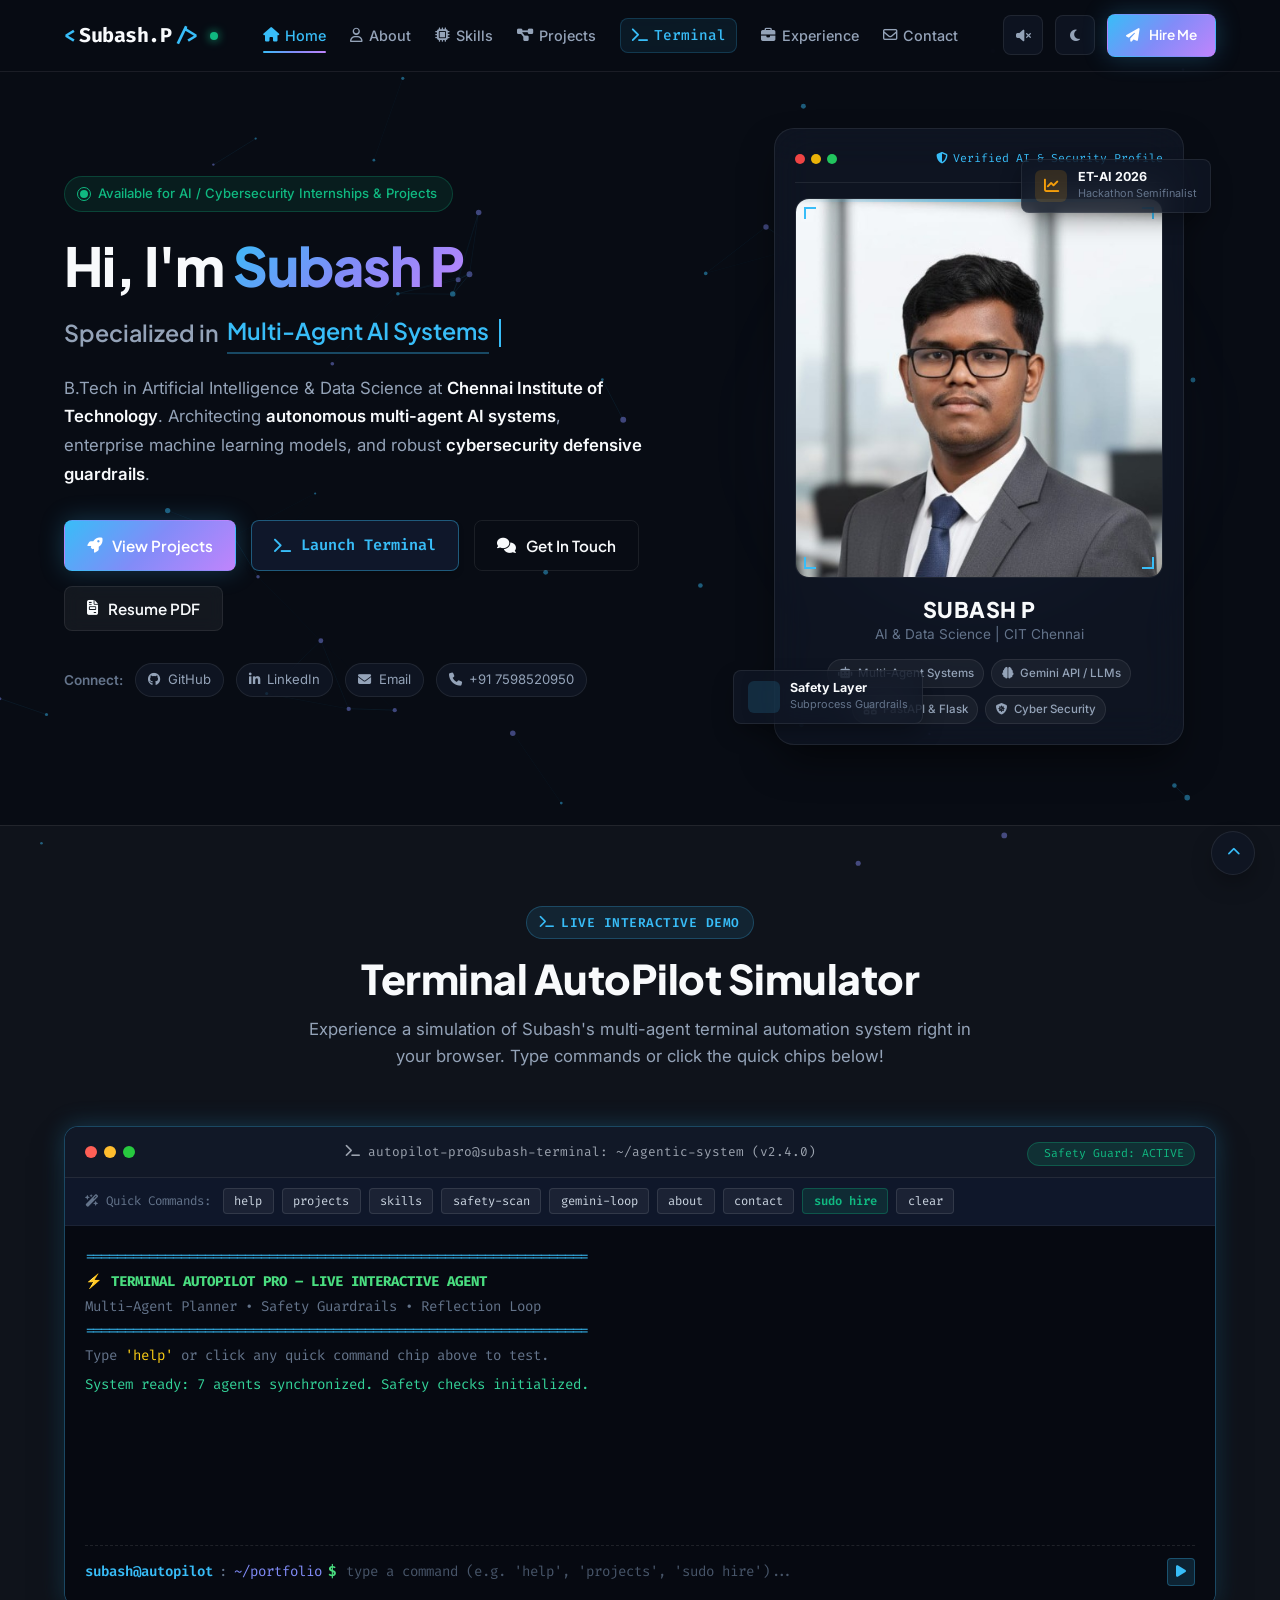
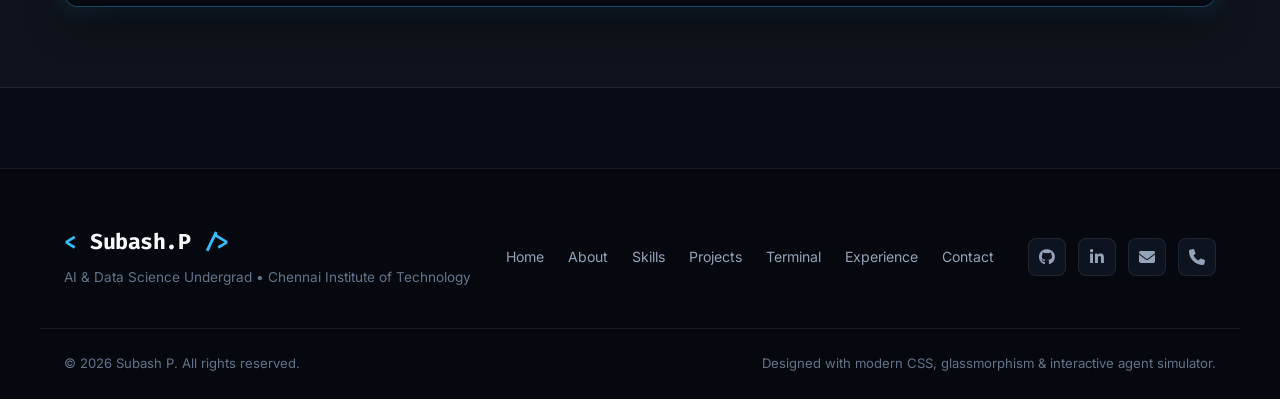
==== commit 8137b005: "feat: partition single-page website into dedicated multi-page structure preserving original UI, alig" ====
--- a/index.html
+++ b/index.html
@@ -1,5 +1,5 @@
 <!DOCTYPE html>
-<html lang="en" data-theme="dark">
+<html lang="en">
 <head>
   <meta charset="UTF-8">
   <meta name="viewport" content="width=device-width, initial-scale=1.0">
@@ -35,7 +35,7 @@
   <!-- Navigation Bar -->
   <header class="navbar" id="navbar">
     <div class="nav-container">
-      <a href="#hero" class="nav-brand" aria-label="Subash P Home">
+      <a href="index.html" class="nav-brand" aria-label="Subash P Home">
         <span class="brand-code">&lt;</span>
         <span class="brand-name">Subash.P</span>
         <span class="brand-code">/&gt;</span>
@@ -44,13 +44,13 @@
 
       <!-- Desktop Navigation Menu -->
       <nav class="nav-links" id="nav-links">
-        <a href="#about" class="nav-link"><i class="fa-regular fa-user"></i> About</a>
-        <a href="#skills" class="nav-link"><i class="fa-solid fa-microchip"></i> Skills</a>
-        <a href="#projects" class="nav-link"><i class="fa-solid fa-diagram-project"></i> Projects</a>
-        <a href="#terminal-section" class="nav-link terminal-badge-link"><i class="fa-solid fa-terminal"></i> Terminal</a>
-        <a href="#experience" class="nav-link"><i class="fa-solid fa-briefcase"></i> Experience</a>
-        <a href="#achievements" class="nav-link"><i class="fa-solid fa-award"></i> Honors</a>
-        <a href="#contact" class="nav-link"><i class="fa-regular fa-envelope"></i> Contact</a>
+        <a href="index.html" class="nav-link active"><i class="fa-solid fa-house"></i> Home</a>
+        <a href="about.html" class="nav-link"><i class="fa-regular fa-user"></i> About</a>
+        <a href="skills.html" class="nav-link"><i class="fa-solid fa-microchip"></i> Skills</a>
+        <a href="projects.html" class="nav-link"><i class="fa-solid fa-diagram-project"></i> Projects</a>
+        <a href="index.html#terminal-section" class="nav-link terminal-badge-link"><i class="fa-solid fa-terminal"></i> Terminal</a>
+        <a href="experience.html" class="nav-link"><i class="fa-solid fa-briefcase"></i> Experience</a>
+        <a href="contact.html" class="nav-link"><i class="fa-regular fa-envelope"></i> Contact</a>
       </nav>
 
       <!-- Action Utilities -->
@@ -66,7 +66,7 @@
         </button>
 
         <!-- Resume Action Button -->
-        <a href="mailto:subash2007prakash@gmail.com?subject=Opportunity%20Inquiry%20for%20Subash%20P" class="btn btn-primary nav-cta">
+        <a href="contact.html" class="btn btn-primary nav-cta">
           <i class="fa-solid fa-paper-plane"></i>
           <span>Hire Me</span>
         </a>
@@ -84,18 +84,16 @@
   <!-- Mobile Drawer Menu -->
   <div class="mobile-drawer" id="mobile-drawer">
     <div class="mobile-drawer-content">
-      <a href="#about" class="mobile-link"><i class="fa-regular fa-user"></i> About</a>
-      <a href="#skills" class="mobile-link"><i class="fa-solid fa-microchip"></i> Skills</a>
-      <a href="#projects" class="mobile-link"><i class="fa-solid fa-diagram-project"></i> Projects</a>
-      <a href="#terminal-section" class="mobile-link"><i class="fa-solid fa-terminal"></i> Interactive Terminal</a>
-      <a href="#experience" class="mobile-link"><i class="fa-solid fa-briefcase"></i> Experience & Education</a>
-      <a href="#achievements" class="mobile-link"><i class="fa-solid fa-award"></i> Certifications & Honors</a>
-      <a href="#contact" class="mobile-link"><i class="fa-regular fa-envelope"></i> Contact</a>
+      <a href="index.html" class="mobile-link active"><i class="fa-solid fa-house"></i> Home</a>
+      <a href="about.html" class="mobile-link"><i class="fa-regular fa-user"></i> About</a>
+      <a href="skills.html" class="mobile-link"><i class="fa-solid fa-microchip"></i> Skills</a>
+      <a href="projects.html" class="mobile-link"><i class="fa-solid fa-diagram-project"></i> Projects</a>
+      <a href="index.html#terminal-section" class="mobile-link"><i class="fa-solid fa-terminal"></i> Interactive Terminal</a>
+      <a href="experience.html" class="mobile-link"><i class="fa-solid fa-briefcase"></i> Experience &amp; Education</a>
+      <a href="contact.html" class="mobile-link"><i class="fa-regular fa-envelope"></i> Contact</a>
       <div class="mobile-socials">
         <a href="https://github.com/Subash13-alt" target="_blank" rel="noopener noreferrer" aria-label="GitHub"><i class="fa-brands fa-github"></i></a>
         <a href="https://www.linkedin.com/in/subash-p-bb01b1382/" target="_blank" rel="noopener noreferrer" aria-label="LinkedIn"><i class="fa-brands fa-linkedin-in"></i></a>
-        <a href="https://x.com/SubashP187236" target="_blank" rel="noopener noreferrer" aria-label="X (Twitter)"><i class="fa-brands fa-x-twitter"></i></a>
-        <a href="https://www.reddit.com/user/Initial_Pin439/" target="_blank" rel="noopener noreferrer" aria-label="Reddit"><i class="fa-brands fa-reddit-alien"></i></a>
         <a href="mailto:subash2007prakash@gmail.com" aria-label="Email"><i class="fa-solid fa-envelope"></i></a>
         <a href="tel:+917598520950" aria-label="Phone"><i class="fa-solid fa-phone"></i></a>
       </div>
@@ -103,7 +101,6 @@
   </div>
 
   <main>
-    <!-- HERO SECTION -->
     <section class="hero-section" id="hero">
       <div class="container hero-grid">
         <!-- Hero Text & CTA -->
@@ -129,29 +126,10 @@
             and robust <strong>cybersecurity defensive guardrails</strong>.
           </p>
 
-          <!-- Quick Metrics Bar -->
-          <div class="hero-metrics">
-            <div class="metric-card">
-              <div class="metric-value" data-target="500">500+</div>
-              <div class="metric-label">LeetCode Solved</div>
-            </div>
-            <div class="metric-card">
-              <div class="metric-value" data-target="89.25" data-decimal="2">89.25%</div>
-              <div class="metric-label">ML Accuracy</div>
-            </div>
-            <div class="metric-card">
-              <div class="metric-value" data-target="4">4+</div>
-              <div class="metric-label">Flagship AI Systems</div>
-            </div>
-            <div class="metric-card">
-              <div class="metric-value" data-target="6">6</div>
-              <div class="metric-label">Cisco & AWS Certs</div>
-            </div>
-          </div>
 
           <!-- Hero Action Buttons -->
           <div class="hero-actions">
-            <a href="#projects" class="btn btn-primary">
+            <a href="projects.html" class="btn btn-primary">
               <i class="fa-solid fa-rocket"></i>
               <span>View Projects</span>
             </a>
@@ -159,7 +137,7 @@
               <i class="fa-solid fa-terminal"></i>
               <span>Launch Terminal</span>
             </a>
-            <a href="#contact" class="btn btn-outline">
+            <a href="contact.html" class="btn btn-outline">
               <i class="fa-solid fa-comments"></i>
               <span>Get In Touch</span>
             </a>
@@ -179,14 +157,6 @@
             <a href="https://www.linkedin.com/in/subash-p-bb01b1382/" target="_blank" rel="noopener noreferrer" class="social-chip" title="LinkedIn Profile">
               <i class="fa-brands fa-linkedin-in"></i>
               <span>LinkedIn</span>
-            </a>
-            <a href="https://x.com/SubashP187236" target="_blank" rel="noopener noreferrer" class="social-chip" title="X (Twitter) Profile">
-              <i class="fa-brands fa-x-twitter"></i>
-              <span>X (Twitter)</span>
-            </a>
-            <a href="https://www.reddit.com/user/Initial_Pin439/" target="_blank" rel="noopener noreferrer" class="social-chip" title="Reddit Profile">
-              <i class="fa-brands fa-reddit-alien"></i>
-              <span>Reddit</span>
             </a>
             <a href="mailto:subash2007prakash@gmail.com" class="social-chip" title="Direct Email">
               <i class="fa-solid fa-envelope"></i>
@@ -265,107 +235,7 @@
     </section>
 
     <!-- ABOUT SECTION -->
-    <section class="section" id="about">
-      <div class="container">
-        <div class="section-header">
-          <span class="section-tag"><i class="fa-regular fa-user"></i> Background</span>
-          <h2 class="section-title">About Me</h2>
-          <p class="section-subtitle">Bridging autonomous artificial intelligence, rigorous mathematical data models, and enterprise cyber defense.</p>
-        </div>
-
-        <div class="about-grid">
-          <!-- Main Narrative Bio -->
-          <div class="about-bio card-glass">
-            <h3 class="about-heading">
-              <i class="fa-solid fa-bolt-lightning text-accent"></i> Engineering the Future of Agentic Systems
-            </h3>
-            <p>
-              I am a passionate <strong>Artificial Intelligence and Data Science</strong> engineer pursuing my Bachelor of Technology at
-              <strong>Chennai Institute of Technology</strong> (Sep 2025 – May 2029). My focus centers on building resilient, autonomous AI systems
-              that solve complex real-world workflows safely.
-            </p>
-            <p>
-              From architecting <strong>Terminal AutoPilot Pro</strong> (a 7-agent cooperative AI with Planner, Safety, Command, Executor,
-              Verification, Reflection, and Memory modules) to deploying risk-scoring systems like <strong>CreditSense AI</strong> (achieving an 89.25% test accuracy)
-              and IoT anomaly monitors like <strong>WaterWise ML</strong>, I specialize in translating high-level goals into production-ready software.
-            </p>
-            <p>
-              Complementing my machine learning background, I have completed two verified cyber security internships at
-              <strong>Codec Technologies Pvt. Ltd.</strong> (AICTE & ICAC recognized) and <strong>Thiranex</strong>, alongside earning 5 Cisco certifications
-              and the AWS Cloud Practitioner credential.
-            </p>
-
-            <div class="about-highlights">
-              <div class="highlight-item">
-                <i class="fa-solid fa-graduation-cap"></i>
-                <div>
-                  <strong>Chennai Institute of Technology</strong>
-                  <span>B.Tech AI & Data Science (2025–2029)</span>
-                </div>
-              </div>
-              <div class="highlight-item">
-                <i class="fa-solid fa-code"></i>
-                <div>
-                  <strong>500+ LeetCode Challenges</strong>
-                  <span>Strong foundation in Data Structures & Algorithms</span>
-                </div>
-              </div>
-              <div class="highlight-item">
-                <i class="fa-solid fa-shield-halved"></i>
-                <div>
-                  <strong>Cybersecurity Internships</strong>
-                  <span>AICTE / ICAC Verified & Ethical Hacking trained</span>
-                </div>
-              </div>
-              <div class="highlight-item">
-                <i class="fa-solid fa-trophy"></i>
-                <div>
-                  <strong>Hackathon Competitor</strong>
-                  <span>ET-AI Semifinalist, Student Hackpad, DevFusion 2.0</span>
-                </div>
-              </div>
-            </div>
-          </div>
-
-          <!-- Core Competency Cards -->
-          <div class="about-cards">
-            <div class="feature-card card-glass">
-              <div class="feature-icon icon-cyan">
-                <i class="fa-solid fa-microchip"></i>
-              </div>
-              <h4>Autonomous Multi-Agent AI</h4>
-              <p>Designing multi-agent architectures with dedicated roles (Planner, Safety, Executor, Reflection loops) and self-healing JSON memories via Gemini & LLM APIs.</p>
-            </div>
-
-            <div class="feature-card card-glass">
-              <div class="feature-icon icon-purple">
-                <i class="fa-solid fa-brain"></i>
-              </div>
-              <h4>Applied Machine Learning & NLP</h4>
-              <p>Expertise with scikit-learn, spaCy, Random Forest, Isolation Forest, and regression pipelines. Deploying predictive models via high-throughput FastAPI/Flask APIs.</p>
-            </div>
-
-            <div class="feature-card card-glass">
-              <div class="feature-icon icon-emerald">
-                <i class="fa-solid fa-lock"></i>
-              </div>
-              <h4>Cybersecurity & AI Safety Guardrails</h4>
-              <p>Hands-on ethical hacking, subprocess validation, tiered command hazard blocking, audit trails in SQLite, and secure RESTful communications.</p>
-            </div>
-
-            <div class="feature-card card-glass">
-              <div class="feature-icon icon-amber">
-                <i class="fa-solid fa-users"></i>
-              </div>
-              <h4>Community & Leadership</h4>
-              <p>Active contributor to Web3 Madras, content writer for CIT Coffee House Literature Club, and Research & Innovation team member at EDC CIT.</p>
-            </div>
-          </div>
-        </div>
-      </div>
-    </section>
-
-    <!-- INTERACTIVE TERMINAL SECTION (Inspired by Terminal AutoPilot Pro) -->
+
     <section class="section terminal-section" id="terminal-section">
       <div class="container">
         <div class="section-header">
@@ -433,7 +303,7 @@
               <span class="prompt-separator">:</span>
               <span class="prompt-path">~/portfolio</span>
               <span class="prompt-symbol">$</span>
-              <input type="text" id="terminal-input" class="terminal-input" placeholder="type a command (e.g. 'help', 'projects', 'sudo hire')..." autofocus spellcheck="false" autocomplete="off">
+              <input type="text" id="terminal-input" class="terminal-input" placeholder="type a command (e.g. 'help', 'projects', 'sudo hire')..."  spellcheck="false" autocomplete="off">
               <button type="submit" class="terminal-send-btn" title="Run Command"><i class="fa-solid fa-play"></i></button>
             </form>
           </div>
@@ -442,894 +312,33 @@
     </section>
 
     <!-- FLAGSHIP PROJECTS SECTION -->
-    <section class="section" id="projects">
-      <div class="container">
-        <div class="section-header">
-          <span class="section-tag"><i class="fa-solid fa-diagram-project"></i> Portfolio</span>
-          <h2 class="section-title">Featured Projects</h2>
-          <p class="section-subtitle">Real-world AI systems, agentic automation frameworks, and intelligent predictive platforms built from scratch.</p>
-        </div>
-
-        <!-- Filter Controls -->
-        <div class="filter-bar">
-          <button class="filter-btn active" data-filter="all">All Projects (4)</button>
-          <button class="filter-btn" data-filter="agentic">Agentic AI & LLMs</button>
-          <button class="filter-btn" data-filter="ml">Machine Learning</button>
-          <button class="filter-btn" data-filter="security">Security & Systems</button>
-        </div>
-
-        <!-- Projects Grid -->
-        <div class="projects-grid" id="projects-grid">
-          
-          <!-- PROJECT 1: Terminal AutoPilot Pro -->
-          <div class="project-card card-glass" data-category="agentic security">
-            <div class="project-header">
-              <div class="project-tag tag-cyan"><i class="fa-solid fa-robot"></i> Multi-Agent AI System</div>
-              <div class="project-links">
-                <a href="https://github.com/Subash13-alt" target="_blank" rel="noopener noreferrer" title="View Source on GitHub"><i class="fa-brands fa-github"></i></a>
-                <button class="btn-detail-trigger" data-project="autopilot" title="View Architecture & Details"><i class="fa-solid fa-up-right-from-square"></i></button>
-              </div>
-            </div>
-
-            <div class="project-meta-top">
-              <h3 class="project-title">Terminal AutoPilot Pro</h3>
-              <p class="project-subtitle">Agentic AI Terminal Automation & Safety Subprocess Engine</p>
-            </div>
-
-            <p class="project-description">
-              Converts natural-language user goals into validated terminal command workflows through a synchronized 7-agent pipeline. Features a tiered safety firewall and self-healing reflection loops.
-            </p>
-
-            <div class="project-feature-list">
-              <div class="feature-bullet">
-                <i class="fa-solid fa-shield-virus text-emerald"></i>
-                <span><strong>Multi-Agent Architecture:</strong> Planner, Safety, Command, Executor, Verification, Reflection, and Memory agents.</span>
-              </div>
-              <div class="feature-bullet">
-                <i class="fa-solid fa-ban text-red"></i>
-                <span><strong>Safety Layer:</strong> Real-time hazard classifier (low, medium, high) that blocks destructive actions (e.g., <code>rm -rf</code>, <code>shutdown</code>).</span>
-              </div>
-              <div class="feature-bullet">
-                <i class="fa-solid fa-rotate text-purple"></i>
-                <span><strong>Self-Healing Loop:</strong> Gemini API reflection engine that analyzes failure outputs, suggests fixes, and logs to JSON workflow memory.</span>
-              </div>
-            </div>
-
-            <!-- Tech Badges -->
-            <div class="tech-stack-pills">
-              <span class="tech-tag"><i class="fa-brands fa-python"></i> Python</span>
-              <span class="tech-tag"><i class="fa-solid fa-bolt"></i> FastAPI</span>
-              <span class="tech-tag"><i class="fa-solid fa-brain"></i> Gemini API</span>
-              <span class="tech-tag"><i class="fa-brands fa-js"></i> JavaScript</span>
-              <span class="tech-tag"><i class="fa-solid fa-terminal"></i> Subprocess</span>
-            </div>
-
-            <div class="project-card-footer">
-              <button class="btn btn-outline btn-sm open-modal-btn" data-project="autopilot">
-                <i class="fa-solid fa-circle-info"></i> Full Architecture
-              </button>
-              <a href="#terminal-section" class="btn btn-glass btn-sm">
-                <i class="fa-solid fa-terminal"></i> Try Simulator
-              </a>
-            </div>
-          </div>
-
-          <!-- PROJECT 2: CreditSense AI -->
-          <div class="project-card card-glass" data-category="ml">
-            <div class="project-header">
-              <div class="project-tag tag-purple"><i class="fa-solid fa-gauge-high"></i> FinTech & Classification</div>
-              <div class="project-links">
-                <a href="https://github.com/Subash13-alt" target="_blank" rel="noopener noreferrer" title="View Source on GitHub"><i class="fa-brands fa-github"></i></a>
-                <button class="btn-detail-trigger" data-project="creditsense" title="View Architecture & Details"><i class="fa-solid fa-up-right-from-square"></i></button>
-              </div>
-            </div>
-
-            <div class="project-meta-top">
-              <h3 class="project-title">CreditSense AI</h3>
-              <p class="project-subtitle">Credit Risk Assessment System & Live Decision Engine</p>
-            </div>
-
-            <p class="project-description">
-              Production-ready web application classifying credit applicants into Low Risk or High Risk with high confidence scoring, benchmarked across multiple ML classifiers.
-            </p>
-
-            <div class="project-feature-list">
-              <div class="feature-bullet">
-                <i class="fa-solid fa-chart-pie text-cyan"></i>
-                <span><strong>89.25% Accuracy & 85.52% F1:</strong> Auto-selected Random Forest model benchmarked against Logistic Regression & Decision Trees on held-out 20% test split.</span>
-              </div>
-              <div class="feature-bullet">
-                <i class="fa-solid fa-server text-indigo"></i>
-                <span><strong>scikit-learn Pipeline API:</strong> Served via high-speed Flask backend with dedicated <code>/predict</code> and <code>/metrics</code> REST endpoints.</span>
-              </div>
-              <div class="feature-bullet">
-                <i class="fa-solid fa-palette text-amber"></i>
-                <span><strong>Responsive UI Dashboard:</strong> Features animated risk gauge, real-time client input validation, dark mode, and live model-performance monitor.</span>
-              </div>
-            </div>
-
-            <!-- Tech Badges -->
-            <div class="tech-stack-pills">
-              <span class="tech-tag"><i class="fa-brands fa-python"></i> Python</span>
-              <span class="tech-tag"><i class="fa-solid fa-flask"></i> Flask</span>
-              <span class="tech-tag"><i class="fa-solid fa-gears"></i> scikit-learn</span>
-              <span class="tech-tag"><i class="fa-solid fa-table"></i> pandas & NumPy</span>
-              <span class="tech-tag"><i class="fa-brands fa-js"></i> JavaScript</span>
-            </div>
-
-            <div class="project-card-footer">
-              <button class="btn btn-outline btn-sm open-modal-btn" data-project="creditsense">
-                <i class="fa-solid fa-circle-info"></i> Model Breakdown
-              </button>
-              <a href="https://github.com/Subash13-alt" target="_blank" rel="noopener noreferrer" class="btn btn-glass btn-sm">
-                <i class="fa-brands fa-github"></i> Source Code
-              </a>
-            </div>
-          </div>
-
-          <!-- PROJECT 3: WaterWise ML -->
-          <div class="project-card card-glass" data-category="ml security">
-            <div class="project-header">
-              <div class="project-tag tag-emerald"><i class="fa-solid fa-droplet"></i> Anomaly Detection & IoT</div>
-              <div class="project-links">
-                <a href="https://github.com/Subash13-alt" target="_blank" rel="noopener noreferrer" title="View Source on GitHub"><i class="fa-brands fa-github"></i></a>
-                <button class="btn-detail-trigger" data-project="waterwise" title="View Architecture & Details"><i class="fa-solid fa-up-right-from-square"></i></button>
-              </div>
-            </div>
-
-            <div class="project-meta-top">
-              <h3 class="project-title">WaterWise ML</h3>
-              <p class="project-subtitle">Smart Water Leak Detection & Usage Forecasting System</p>
-            </div>
-
-            <p class="project-description">
-              Full-stack industrial monitoring platform combining unsupervised anomaly detection with multi-horizon linear regression forecasting across diverse municipal water zones.
-            </p>
-
-            <div class="project-feature-list">
-              <div class="feature-bullet">
-                <i class="fa-solid fa-network-wired text-cyan"></i>
-                <span><strong>Isolation Forest & Linear Regression:</strong> Unsupervised outlier isolation for pin-pointing pipe leaks + next-hour and next-day consumption trends.</span>
-              </div>
-              <div class="feature-bullet">
-                <i class="fa-solid fa-bell text-amber"></i>
-                <span><strong>Real-Time SSE Alert Engine:</strong> Instant Server-Sent Events push for high flow, sudden drop, night-time leaks, and quota budget alerts.</span>
-              </div>
-              <div class="feature-bullet">
-                <i class="fa-solid fa-database text-emerald"></i>
-                <span><strong>20+ Endpoint REST API:</strong> Live anomaly heatmaps, dynamic budget planning, zone health scoring, and SQLite ORM persistence.</span>
-              </div>
-            </div>
-
-            <!-- Tech Badges -->
-            <div class="tech-stack-pills">
-              <span class="tech-tag"><i class="fa-brands fa-python"></i> Python</span>
-              <span class="tech-tag"><i class="fa-solid fa-flask"></i> Flask</span>
-              <span class="tech-tag"><i class="fa-solid fa-database"></i> SQLAlchemy</span>
-              <span class="tech-tag"><i class="fa-solid fa-chart-simple"></i> Chart.js</span>
-              <span class="tech-tag"><i class="fa-brands fa-bootstrap"></i> Bootstrap</span>
-            </div>
-
-            <div class="project-card-footer">
-              <button class="btn btn-outline btn-sm open-modal-btn" data-project="waterwise">
-                <i class="fa-solid fa-circle-info"></i> Pipeline Specs
-              </button>
-              <a href="https://github.com/Subash13-alt" target="_blank" rel="noopener noreferrer" class="btn btn-glass btn-sm">
-                <i class="fa-brands fa-github"></i> Source Code
-              </a>
-            </div>
-          </div>
-
-          <!-- PROJECT 4: MeetingOS -->
-          <div class="project-card card-glass" data-category="agentic">
-            <div class="project-header">
-              <div class="project-tag tag-amber"><i class="fa-solid fa-list-check"></i> NLP & Agentic Workflows</div>
-              <div class="project-links">
-                <a href="https://github.com/Subash13-alt" target="_blank" rel="noopener noreferrer" title="View Source on GitHub"><i class="fa-brands fa-github"></i></a>
-                <button class="btn-detail-trigger" data-project="meetingos" title="View Architecture & Details"><i class="fa-solid fa-up-right-from-square"></i></button>
-              </div>
-            </div>
-
-            <div class="project-meta-top">
-              <h3 class="project-title">MeetingOS</h3>
-              <p class="project-subtitle">Meeting-to-Execution AI Workflow & Escalation System</p>
-            </div>
-
-            <p class="project-description">
-              Turns messy meeting notes into tracked, actionable tasks. Operates completely offline with zero data leakage using spaCy, dateparser, and automated SLA tracking agents.
-            </p>
-
-            <div class="project-feature-list">
-              <div class="feature-bullet">
-                <i class="fa-solid fa-language text-purple"></i>
-                <span><strong>Offline NLP Pipeline:</strong> Extracts tasks, owners, deadlines, and urgency priorities directly from unstructured transcript notes without cloud dependence.</span>
-              </div>
-              <div class="feature-bullet">
-                <i class="fa-solid fa-users-gear text-cyan"></i>
-                <span><strong>Tri-Agent Backend:</strong> Escalation, Audit, and Decision agents monitor SLA compliance, trigger overdue alerts, and rebalance team workload.</span>
-              </div>
-              <div class="feature-bullet">
-                <i class="fa-solid fa-clock-rotate-left text-emerald"></i>
-                <span><strong>SQLite Audit Trail:</strong> Complete cryptographic-style action logging paired with a fast single-page analytics dashboard.</span>
-              </div>
-            </div>
-
-            <!-- Tech Badges -->
-            <div class="tech-stack-pills">
-              <span class="tech-tag"><i class="fa-brands fa-python"></i> Python</span>
-              <span class="tech-tag"><i class="fa-solid fa-bolt"></i> FastAPI</span>
-              <span class="tech-tag"><i class="fa-solid fa-brain"></i> spaCy</span>
-              <span class="tech-tag"><i class="fa-solid fa-database"></i> SQLite</span>
-              <span class="tech-tag"><i class="fa-brands fa-js"></i> JavaScript</span>
-            </div>
-
-            <div class="project-card-footer">
-              <button class="btn btn-outline btn-sm open-modal-btn" data-project="meetingos">
-                <i class="fa-solid fa-circle-info"></i> System Architecture
-              </button>
-              <a href="https://github.com/Subash13-alt" target="_blank" rel="noopener noreferrer" class="btn btn-glass btn-sm">
-                <i class="fa-brands fa-github"></i> Source Code
-              </a>
-            </div>
-          </div>
-
-        </div>
-      </div>
-    </section>
-
-    <!-- TECHNICAL SKILLS MATRIX -->
-    <section class="section" id="skills">
-      <div class="container">
-        <div class="section-header">
-          <span class="section-tag"><i class="fa-solid fa-microchip"></i> Capabilities</span>
-          <h2 class="section-title">Technical Skills Matrix</h2>
-          <p class="section-subtitle">Core engineering disciplines, libraries, and frameworks honed through production projects and competitions.</p>
-        </div>
-
-        <!-- Interactive Skill Search Bar -->
-        <div class="skill-search-wrapper">
-          <div class="search-box card-glass">
-            <i class="fa-solid fa-magnifying-glass search-icon"></i>
-            <input type="text" id="skill-search" placeholder="Type to filter skills (e.g., Python, FastAPI, Gemini, scikit-learn, SQL)..." spellcheck="false">
-            <button id="skill-search-clear" class="btn-clear" title="Clear filter"><i class="fa-solid fa-xmark"></i></button>
-          </div>
-        </div>
-
-        <!-- Skills Categories Grid -->
-        <div class="skills-categories-grid">
-
-          <!-- Category 1: AI & Machine Learning -->
-          <div class="skill-category-card card-glass" data-domain="ai ml">
-            <div class="category-header">
-              <div class="category-icon icon-cyan"><i class="fa-solid fa-brain"></i></div>
-              <h3>AI & Machine Learning</h3>
-            </div>
-            <div class="skills-list">
-              <div class="skill-item" data-name="scikit-learn">
-                <div class="skill-info">
-                  <span class="skill-name">scikit-learn</span>
-                  <span class="skill-level">Advanced</span>
-                </div>
-                <div class="progress-bar"><div class="progress-fill" style="width: 92%;"></div></div>
-              </div>
-
-              <div class="skill-item" data-name="google gemini api llm">
-                <div class="skill-info">
-                  <span class="skill-name">Google Gemini API / LLMs</span>
-                  <span class="skill-level">Advanced</span>
-                </div>
-                <div class="progress-bar"><div class="progress-fill" style="width: 90%;"></div></div>
-              </div>
-
-              <div class="skill-item" data-name="multi-agent systems planner executor reflection">
-                <div class="skill-info">
-                  <span class="skill-name">Multi-Agent Systems</span>
-                  <span class="skill-level">Advanced</span>
-                </div>
-                <div class="progress-bar"><div class="progress-fill" style="width: 88%;"></div></div>
-              </div>
-
-              <div class="skill-item" data-name="spacy nlp natural language processing">
-                <div class="skill-info">
-                  <span class="skill-name">spaCy & NLP Pipelines</span>
-                  <span class="skill-level">Proficient</span>
-                </div>
-                <div class="progress-bar"><div class="progress-fill" style="width: 85%;"></div></div>
-              </div>
-
-              <div class="skill-item" data-name="random forest isolation forest decision tree logistic linear regression">
-                <div class="skill-info">
-                  <span class="skill-name">Ensemble & Anomaly Models</span>
-                  <span class="skill-level">Advanced</span>
-                </div>
-                <div class="progress-bar"><div class="progress-fill" style="width: 89%;"></div></div>
-              </div>
-            </div>
-          </div>
-
-          <!-- Category 2: Programming Languages -->
-          <div class="skill-category-card card-glass" data-domain="languages">
-            <div class="category-header">
-              <div class="category-icon icon-purple"><i class="fa-solid fa-code"></i></div>
-              <h3>Programming Languages</h3>
-            </div>
-            <div class="skills-list">
-              <div class="skill-item" data-name="python">
-                <div class="skill-info">
-                  <span class="skill-name">Python</span>
-                  <span class="skill-level">Expert</span>
-                </div>
-                <div class="progress-bar"><div class="progress-fill" style="width: 95%;"></div></div>
-              </div>
-
-              <div class="skill-item" data-name="c++ cpp">
-                <div class="skill-info">
-                  <span class="skill-name">C++ (DSA & LeetCode)</span>
-                  <span class="skill-level">Advanced</span>
-                </div>
-                <div class="progress-bar"><div class="progress-fill" style="width: 85%;"></div></div>
-              </div>
-
-              <div class="skill-item" data-name="javascript js es6">
-                <div class="skill-info">
-                  <span class="skill-name">JavaScript (ES6+)</span>
-                  <span class="skill-level">Proficient</span>
-                </div>
-                <div class="progress-bar"><div class="progress-fill" style="width: 82%;"></div></div>
-              </div>
-
-              <div class="skill-item" data-name="sql database queries">
-                <div class="skill-info">
-                  <span class="skill-name">SQL</span>
-                  <span class="skill-level">Proficient</span>
-                </div>
-                <div class="progress-bar"><div class="progress-fill" style="width: 84%;"></div></div>
-              </div>
-
-              <div class="skill-item" data-name="html5 css3 modern frontend">
-                <div class="skill-info">
-                  <span class="skill-name">HTML5 & CSS3</span>
-                  <span class="skill-level">Advanced</span>
-                </div>
-                <div class="progress-bar"><div class="progress-fill" style="width: 90%;"></div></div>
-              </div>
-            </div>
-          </div>
-
-          <!-- Category 3: Frameworks & Backend -->
-          <div class="skill-category-card card-glass" data-domain="backend frameworks">
-            <div class="category-header">
-              <div class="category-icon icon-emerald"><i class="fa-solid fa-server"></i></div>
-              <h3>Frameworks & Backend</h3>
-            </div>
-            <div class="skills-list">
-              <div class="skill-item" data-name="fastapi pydantic uvicorn">
-                <div class="skill-info">
-                  <span class="skill-name">FastAPI & Pydantic</span>
-                  <span class="skill-level">Advanced</span>
-                </div>
-                <div class="progress-bar"><div class="progress-fill" style="width: 90%;"></div></div>
-              </div>
-
-              <div class="skill-item" data-name="flask gunicorn">
-                <div class="skill-info">
-                  <span class="skill-name">Flask & Gunicorn</span>
-                  <span class="skill-level">Advanced</span>
-                </div>
-                <div class="progress-bar"><div class="progress-fill" style="width: 88%;"></div></div>
-              </div>
-
-              <div class="skill-item" data-name="sqlalchemy orm sqlite">
-                <div class="skill-info">
-                  <span class="skill-name">SQLAlchemy & SQLite</span>
-                  <span class="skill-level">Proficient</span>
-                </div>
-                <div class="progress-bar"><div class="progress-fill" style="width: 85%;"></div></div>
-              </div>
-
-              <div class="skill-item" data-name="server sent events sse real-time rest api">
-                <div class="skill-info">
-                  <span class="skill-name">Server-Sent Events & REST APIs</span>
-                  <span class="skill-level">Advanced</span>
-                </div>
-                <div class="progress-bar"><div class="progress-fill" style="width: 88%;"></div></div>
-              </div>
-
-              <div class="skill-item" data-name="chart.js bootstrap pandas numpy">
-                <div class="skill-info">
-                  <span class="skill-name">pandas, NumPy & Chart.js</span>
-                  <span class="skill-level">Advanced</span>
-                </div>
-                <div class="progress-bar"><div class="progress-fill" style="width: 87%;"></div></div>
-              </div>
-            </div>
-          </div>
-
-          <!-- Category 4: Cybersecurity & Cloud -->
-          <div class="skill-category-card card-glass" data-domain="security cloud tools">
-            <div class="category-header">
-              <div class="category-icon icon-amber"><i class="fa-solid fa-shield-halved"></i></div>
-              <h3>Security & Infrastructure</h3>
-            </div>
-            <div class="skills-list">
-              <div class="skill-item" data-name="cyber security ethical hacking">
-                <div class="skill-info">
-                  <span class="skill-name">Cyber Security & Defense</span>
-                  <span class="skill-level">Certified</span>
-                </div>
-                <div class="progress-bar"><div class="progress-fill" style="width: 86%;"></div></div>
-              </div>
-
-              <div class="skill-item" data-name="subprocess safety guardrails sandboxing">
-                <div class="skill-info">
-                  <span class="skill-name">CLI Safety Sandboxing</span>
-                  <span class="skill-level">Advanced</span>
-                </div>
-                <div class="progress-bar"><div class="progress-fill" style="width: 90%;"></div></div>
-              </div>
-
-              <div class="skill-item" data-name="aws cloud practitioner cloud fundamentals">
-                <div class="skill-info">
-                  <span class="skill-name">AWS Cloud Practitioner</span>
-                  <span class="skill-level">Certified</span>
-                </div>
-                <div class="progress-bar"><div class="progress-fill" style="width: 80%;"></div></div>
-              </div>
-
-              <div class="skill-item" data-name="git github version control">
-                <div class="skill-info">
-                  <span class="skill-name">Git & GitHub</span>
-                  <span class="skill-level">Advanced</span>
-                </div>
-                <div class="progress-bar"><div class="progress-fill" style="width: 90%;"></div></div>
-              </div>
-
-              <div class="skill-item" data-name="json data serialisation rest protocols">
-                <div class="skill-info">
-                  <span class="skill-name">JSON Data Memory & Protocols</span>
-                  <span class="skill-level">Expert</span>
-                </div>
-                <div class="progress-bar"><div class="progress-fill" style="width: 94%;"></div></div>
-              </div>
-            </div>
-          </div>
-
-        </div>
-      </div>
-    </section>
-
-    <!-- EXPERIENCE & EDUCATION SECTION -->
-    <section class="section" id="experience">
-      <div class="container">
-        <div class="section-header">
-          <span class="section-tag"><i class="fa-solid fa-briefcase"></i> Track Record</span>
-          <h2 class="section-title">Experience & Education</h2>
-          <p class="section-subtitle">Verified professional internships, academic credentials, and institutional leadership roles.</p>
-        </div>
-
-        <div class="timeline-container">
-
-          <!-- Experience Item 1 -->
-          <div class="timeline-item">
-            <div class="timeline-node">
-              <i class="fa-solid fa-shield-virus"></i>
-            </div>
-            <div class="timeline-card card-glass">
-              <div class="timeline-meta">
-                <span class="timeline-badge badge-primary">Industry Internship</span>
-                <span class="timeline-date"><i class="fa-regular fa-calendar"></i> May 2026 – Jun 2026</span>
-              </div>
-              <h3 class="timeline-title">Cyber Security Intern</h3>
-              <h4 class="timeline-company"><i class="fa-solid fa-building"></i> Codec Technologies Pvt. Ltd.</h4>
-              <p class="timeline-desc">
-                Completed an intensive, government-recognized 1-month cyber security internship program accredited by
-                <strong>AICTE</strong> and <strong>ICAC</strong>, officially listed on the <strong>National Internship Portal</strong>.
-                Conducted vulnerability assessments, defensive threat modeling, and security testing routines.
-              </p>
-              <div class="timeline-tags">
-                <span>AICTE Approved</span>
-                <span>ICAC Certified</span>
-                <span>National Internship Portal</span>
-                <span>Threat Analysis</span>
-              </div>
-            </div>
-          </div>
-
-          <!-- Experience Item 2 -->
-          <div class="timeline-item">
-            <div class="timeline-node">
-              <i class="fa-solid fa-lock"></i>
-            </div>
-            <div class="timeline-card card-glass">
-              <div class="timeline-meta">
-                <span class="timeline-badge badge-success">Internship</span>
-                <span class="timeline-date"><i class="fa-regular fa-calendar"></i> May 2026 – Jun 2026</span>
-              </div>
-              <h3 class="timeline-title">Cyber Security Intern</h3>
-              <h4 class="timeline-company"><i class="fa-solid fa-building"></i> Thiranex</h4>
-              <p class="timeline-desc">
-                Successfully executed cyber defensive auditing, threat mitigation strategies, and system hardening practices.
-                Received a verified certificate of achievement following the completion of final security assessments.
-              </p>
-              <div class="timeline-tags">
-                <span>Verified Certificate</span>
-                <span>Network Defense</span>
-                <span>Security Hardening</span>
-              </div>
-            </div>
-          </div>
-
-          <!-- Experience Item 3 -->
-          <div class="timeline-item">
-            <div class="timeline-node">
-              <i class="fa-solid fa-laptop-code"></i>
-            </div>
-            <div class="timeline-card card-glass">
-              <div class="timeline-meta">
-                <span class="timeline-badge badge-info">Virtual Programs</span>
-                <span class="timeline-date"><i class="fa-solid fa-certificate"></i> Specialized Training</span>
-              </div>
-              <h3 class="timeline-title">Virtual Intern</h3>
-              <h4 class="timeline-company"><i class="fa-solid fa-award"></i> Eduskills</h4>
-              <p class="timeline-desc">
-                Completed selective virtual internship tracks covering:
-                <strong>AI-ML by Google for Developers</strong> (machine learning foundations, neural pipelines, and scalable modeling)
-                and <strong>Ethical Hacking by Eduskills Academy</strong> (penetration fundamentals, reconnaissance, and defensive protocols).
-              </p>
-              <div class="timeline-tags">
-                <span>Google for Developers AI-ML</span>
-                <span>Ethical Hacking Academy</span>
-                <span>Applied Modeling</span>
-              </div>
-            </div>
-          </div>
-
-          <!-- Education Item -->
-          <div class="timeline-item">
-            <div class="timeline-node node-edu">
-              <i class="fa-solid fa-graduation-cap"></i>
-            </div>
-            <div class="timeline-card card-glass">
-              <div class="timeline-meta">
-                <span class="timeline-badge badge-warning">Undergraduate Degree</span>
-                <span class="timeline-date"><i class="fa-regular fa-calendar"></i> Sep 2025 – May 2029</span>
-              </div>
-              <h3 class="timeline-title">Bachelor of Technology (B.Tech)</h3>
-              <h4 class="timeline-company"><i class="fa-solid fa-university"></i> Chennai Institute of Technology</h4>
-              <p class="timeline-location"><i class="fa-solid fa-location-dot"></i> Chennai, Tamil Nadu, India</p>
-              <p class="timeline-desc">
-                Major in <strong>Artificial Intelligence and Data Science</strong>. Deep coursework in Multi-Agent Reasoning,
-                Machine Learning Algorithms, Advanced Data Structures in C++, Database Management Systems, Probability & Statistics, and Computer Networks.
-              </p>
-              <div class="timeline-tags">
-                <span>AI & Data Science</span>
-                <span>CIT Chennai</span>
-                <span>Sep 2025 – May 2029</span>
-              </div>
-            </div>
-          </div>
-
-        </div>
-      </div>
-    </section>
-
-    <!-- CERTIFICATIONS & ACHIEVEMENTS SECTION -->
-    <section class="section" id="achievements">
-      <div class="container">
-        <div class="section-header">
-          <span class="section-tag"><i class="fa-solid fa-award"></i> Recognition</span>
-          <h2 class="section-title">Certifications & Achievements</h2>
-          <p class="section-subtitle">Credentials from global technology organizations and competitive hackathon rankings.</p>
-        </div>
-
-        <!-- Certifications Gallery -->
-        <h3 class="subsection-heading"><i class="fa-solid fa-certificate text-accent"></i> Industry Certifications</h3>
-        <div class="certs-grid">
-          <div class="cert-card card-glass">
-            <div class="cert-logo cisco-logo"><i class="fa-solid fa-network-wired"></i></div>
-            <div class="cert-info">
-              <h4>Python Essentials 1</h4>
-              <p class="cert-issuer">Cisco Networking Academy</p>
-              <span class="cert-tag">Programming</span>
-            </div>
-          </div>
-
-          <div class="cert-card card-glass">
-            <div class="cert-logo cisco-logo"><i class="fa-solid fa-code"></i></div>
-            <div class="cert-info">
-              <h4>Python Essentials 2</h4>
-              <p class="cert-issuer">Cisco Networking Academy</p>
-              <span class="cert-tag">Advanced OOP</span>
-            </div>
-          </div>
-
-          <div class="cert-card card-glass">
-            <div class="cert-logo cisco-logo"><i class="fa-solid fa-shield-halved"></i></div>
-            <div class="cert-info">
-              <h4>Introduction to Cybersecurity</h4>
-              <p class="cert-issuer">Cisco Networking Academy</p>
-              <span class="cert-tag">Cyber Defense</span>
-            </div>
-          </div>
-
-          <div class="cert-card card-glass">
-            <div class="cert-logo cisco-logo"><i class="fa-solid fa-database"></i></div>
-            <div class="cert-info">
-              <h4>Introduction to Data Science</h4>
-              <p class="cert-issuer">Cisco Networking Academy</p>
-              <span class="cert-tag">Data Analytics</span>
-            </div>
-          </div>
-
-          <div class="cert-card card-glass">
-            <div class="cert-logo cisco-logo"><i class="fa-solid fa-brain"></i></div>
-            <div class="cert-info">
-              <h4>Introduction to Modern AI</h4>
-              <p class="cert-issuer">Cisco Networking Academy</p>
-              <span class="cert-tag">Artificial Intelligence</span>
-            </div>
-          </div>
-
-          <div class="cert-card card-glass">
-            <div class="cert-logo aws-logo"><i class="fa-brands fa-aws"></i></div>
-            <div class="cert-info">
-              <h4>Cloud Practitioner Essentials</h4>
-              <p class="cert-issuer">Amazon Web Services (AWS)</p>
-              <span class="cert-tag">Cloud Architecture</span>
-            </div>
-          </div>
-        </div>
-
-        <!-- Achievements & Competitions -->
-        <h3 class="subsection-heading mt-large"><i class="fa-solid fa-trophy text-amber"></i> Competitive Honors & Hackathons</h3>
-        <div class="achieve-grid">
-          <div class="achieve-card card-glass highlight-winner">
-            <div class="achieve-icon"><i class="fa-solid fa-trophy"></i></div>
-            <div class="achieve-content">
-              <h4>Semifinalist – ET-AI Hackathon 2026</h4>
-              <p>Recognized as a semifinalist in the high-stakes national Emerging Technologies & AI Hackathon 2026 for building cutting-edge multi-agent software solutions.</p>
-              <span class="achieve-pill">Semifinalist Top Tier</span>
-            </div>
-          </div>
-
-          <div class="achieve-card card-glass">
-            <div class="achieve-icon"><i class="fa-solid fa-code-commit"></i></div>
-            <div class="achieve-content">
-              <h4>500+ Solved LeetCode Problems</h4>
-              <p>Consistent algorithmic problem-solving across Dynamic Programming, Graph Theory, Trees, Greedy algorithms, and Advanced Data Structures in C++ & Python.</p>
-              <span class="achieve-pill">Algorithmic Mastery</span>
-            </div>
-          </div>
-
-          <div class="achieve-card card-glass">
-            <div class="achieve-icon"><i class="fa-solid fa-globe"></i></div>
-            <div class="achieve-content">
-              <h4>Sustainable Hackathon 2026</h4>
-              <p>Competed in the international Sustainable Hackathon 2026 hosted by <strong>Canadian University Dubai</strong>, creating green tech & resource management software.</p>
-              <span class="achieve-pill">International Competitor</span>
-            </div>
-          </div>
-
-          <div class="achieve-card card-glass">
-            <div class="achieve-icon"><i class="fa-solid fa-laptop-code"></i></div>
-            <div class="achieve-content">
-              <h4>Student Hackpad 2026 & DevFusion 2.0</h4>
-              <p>Active participant in Student Hackpad 2026 and DevFusion 2.0 – The Developers Hackathon, organized by Enginow, rapidly prototyping full-stack AI web apps.</p>
-              <span class="achieve-pill">Developer Hackathons</span>
-            </div>
-          </div>
-        </div>
-
-        <!-- Volunteer Leadership Experience -->
-        <h3 class="subsection-heading mt-large"><i class="fa-solid fa-hand-holding-heart text-purple"></i> Volunteer & Campus Leadership</h3>
-        <div class="volunteer-grid">
-          <div class="vol-card card-glass">
-            <div class="vol-icon"><i class="fa-solid fa-pen-nib"></i></div>
-            <div>
-              <h4>Content Writer – Coffee House</h4>
-              <p class="vol-sub">Literature Club of Chennai Institute of Technology</p>
-              <p class="vol-text">Authoring literary pieces, technical write-ups, and creative showcases for university-wide publications.</p>
-            </div>
-          </div>
-
-          <div class="vol-card card-glass">
-            <div class="vol-icon"><i class="fa-solid fa-lightbulb"></i></div>
-            <div>
-              <h4>Research & Innovation Team Member</h4>
-              <p class="vol-sub">Entrepreneurship and Development Cell (EDC), CIT</p>
-              <p class="vol-text">Analyzing market readiness, incubation roadmaps, and emerging AI technologies for collegiate student startup ventures.</p>
-            </div>
-          </div>
-
-          <div class="vol-card card-glass">
-            <div class="vol-icon"><i class="fa-solid fa-cubes"></i></div>
-            <div>
-              <h4>Active Member – Web3 Madras Community</h4>
-              <p class="vol-sub">Regional Tech Ecosystem</p>
-              <p class="vol-text">Engaging in decentralized technology discussions, developer workshops, and open-source community meetups.</p>
-            </div>
-          </div>
-        </div>
-
-      </div>
-    </section>
-
-    <!-- CONTACT & CONNECT SECTION -->
-    <section class="section" id="contact">
-      <div class="container">
-        <div class="section-header">
-          <span class="section-tag"><i class="fa-regular fa-paper-plane"></i> Get In Touch</span>
-          <h2 class="section-title">Let's Collaborate</h2>
-          <p class="section-subtitle">Interested in discussing multi-agent systems, AI development, internships, or hackathon projects? Reach out directly!</p>
-        </div>
-
-        <div class="contact-grid">
-          <!-- Contact Channels Column -->
-          <div class="contact-info-column">
-            <!-- Email Card -->
-            <div class="contact-card card-glass">
-              <div class="contact-icon icon-cyan"><i class="fa-solid fa-envelope"></i></div>
-              <div class="contact-details">
-                <span class="contact-label">Email Address</span>
-                <a href="mailto:subash2007prakash@gmail.com" class="contact-value" id="email-address">subash2007prakash@gmail.com</a>
-              </div>
-              <button class="btn-copy" id="copy-email-btn" title="Copy email address" aria-label="Copy email">
-                <i class="fa-regular fa-copy"></i>
-              </button>
-            </div>
-
-            <!-- Phone Card -->
-            <div class="contact-card card-glass">
-              <div class="contact-icon icon-purple"><i class="fa-solid fa-phone"></i></div>
-              <div class="contact-details">
-                <span class="contact-label">Phone / WhatsApp</span>
-                <a href="tel:+917598520950" class="contact-value">+91 7598520950</a>
-              </div>
-              <button class="btn-copy" id="copy-phone-btn" title="Copy phone number" aria-label="Copy phone">
-                <i class="fa-regular fa-copy"></i>
-              </button>
-            </div>
-
-            <!-- LinkedIn Card -->
-            <div class="contact-card card-glass">
-              <div class="contact-icon icon-blue"><i class="fa-brands fa-linkedin-in"></i></div>
-              <div class="contact-details">
-                <span class="contact-label">LinkedIn</span>
-                <span class="contact-value">Subash P</span>
-              </div>
-              <a href="https://www.linkedin.com/in/subash-p-bb01b1382/" target="_blank" rel="noopener noreferrer" class="btn-external" title="Open LinkedIn Profile">
-                <i class="fa-solid fa-arrow-up-right-from-square"></i>
-              </a>
-            </div>
-
-            <!-- GitHub Card -->
-            <div class="contact-card card-glass">
-              <div class="contact-icon icon-emerald"><i class="fa-brands fa-github"></i></div>
-              <div class="contact-details">
-                <span class="contact-label">GitHub Repository</span>
-                <span class="contact-value">@Subash13-alt</span>
-              </div>
-              <a href="https://github.com/Subash13-alt" target="_blank" rel="noopener noreferrer" class="btn-external" title="Open GitHub Profile">
-                <i class="fa-solid fa-arrow-up-right-from-square"></i>
-              </a>
-            </div>
-
-            <!-- X (Twitter) Card -->
-            <div class="contact-card card-glass">
-              <div class="contact-icon icon-dark"><i class="fa-brands fa-x-twitter"></i></div>
-              <div class="contact-details">
-                <span class="contact-label">X (Twitter)</span>
-                <span class="contact-value">@SubashP187236</span>
-              </div>
-              <a href="https://x.com/SubashP187236" target="_blank" rel="noopener noreferrer" class="btn-external" title="Open X (Twitter) Profile">
-                <i class="fa-solid fa-arrow-up-right-from-square"></i>
-              </a>
-            </div>
-
-            <!-- Reddit Card -->
-            <div class="contact-card card-glass">
-              <div class="contact-icon icon-orange"><i class="fa-brands fa-reddit-alien"></i></div>
-              <div class="contact-details">
-                <span class="contact-label">Reddit Profile</span>
-                <span class="contact-value">u/Initial_Pin439</span>
-              </div>
-              <a href="https://www.reddit.com/user/Initial_Pin439/" target="_blank" rel="noopener noreferrer" class="btn-external" title="Open Reddit Profile">
-                <i class="fa-solid fa-arrow-up-right-from-square"></i>
-              </a>
-            </div>
-
-            <!-- Location Card -->
-            <div class="contact-card card-glass">
-              <div class="contact-icon icon-amber"><i class="fa-solid fa-location-dot"></i></div>
-              <div class="contact-details">
-                <span class="contact-label">Base Location</span>
-                <span class="contact-value">Chennai, Tamil Nadu, India</span>
-              </div>
-            </div>
-          </div>
-
-          <!-- Interactive Message Form -->
-          <div class="contact-form-column">
-            <div class="card-glass contact-form-wrapper">
-              <h3 class="form-title"><i class="fa-solid fa-paper-plane text-accent"></i> Send a Direct Message</h3>
-              <p class="form-sub">Fill out this quick form to generate a direct email dispatch to Subash.</p>
-              
-              <form id="contact-form" class="interactive-form">
-                <div class="form-group">
-                  <label for="contact-name">Your Name</label>
-                  <div class="input-container">
-                    <i class="fa-regular fa-user input-icon"></i>
-                    <input type="text" id="contact-name" name="name" placeholder="e.g. Alex Mercer" required>
-                  </div>
-                </div>
-
-                <div class="form-group">
-                  <label for="contact-email">Your Email Address</label>
-                  <div class="input-container">
-                    <i class="fa-regular fa-envelope input-icon"></i>
-                    <input type="email" id="contact-email" name="email" placeholder="e.g. alex@company.com" required>
-                  </div>
-                </div>
-
-                <div class="form-group">
-                  <label for="contact-subject">Topic / Purpose</label>
-                  <div class="input-container">
-                    <i class="fa-solid fa-tag input-icon"></i>
-                    <select id="contact-subject" name="subject">
-                      <option value="Internship / Full-time Opportunity">Internship / Full-time Opportunity</option>
-                      <option value="AI / Multi-Agent Project Collaboration">AI / Multi-Agent Project Collaboration</option>
-                      <option value="Hackathon Team Request">Hackathon Team Request</option>
-                      <option value="General Technical Inquiry">General Technical Inquiry</option>
-                    </select>
-                  </div>
-                </div>
-
-                <div class="form-group">
-                  <label for="contact-message">Your Message</label>
-                  <div class="input-container">
-                    <textarea id="contact-message" name="message" rows="4" placeholder="Hello Subash, I saw your Terminal AutoPilot Pro project and would like to discuss..." required></textarea>
-                  </div>
-                </div>
-
-                <button type="submit" class="btn btn-primary btn-block" id="form-submit-btn">
-                  <i class="fa-solid fa-paper-plane"></i>
-                  <span>Send Message</span>
-                </button>
-              </form>
-            </div>
-          </div>
-        </div>
-      </div>
-    </section>
   </main>
 
   <!-- FOOTER -->
   <footer class="footer">
     <div class="container footer-content">
       <div class="footer-left">
-        <a href="#hero" class="footer-brand">
+        <a href="index.html" class="footer-brand">
           <span class="brand-code">&lt;</span>
           <span class="brand-name">Subash.P</span>
           <span class="brand-code">/&gt;</span>
         </a>
-        <p class="footer-tagline">AI & Data Science Undergrad • Chennai Institute of Technology</p>
+        <p class="footer-tagline">AI &amp; Data Science Undergrad • Chennai Institute of Technology</p>
       </div>
 
       <div class="footer-nav">
-        <a href="#about">About</a>
-        <a href="#skills">Skills</a>
-        <a href="#projects">Projects</a>
-        <a href="#terminal-section">Terminal</a>
-        <a href="#experience">Experience</a>
-        <a href="#achievements">Achievements</a>
-        <a href="#contact">Contact</a>
+        <a href="index.html">Home</a>
+        <a href="about.html">About</a>
+        <a href="skills.html">Skills</a>
+        <a href="projects.html">Projects</a>
+        <a href="index.html#terminal-section">Terminal</a>
+        <a href="experience.html">Experience</a>
+        <a href="contact.html">Contact</a>
       </div>
 
       <div class="footer-socials">
         <a href="https://github.com/Subash13-alt" target="_blank" rel="noopener noreferrer" aria-label="GitHub"><i class="fa-brands fa-github"></i></a>
         <a href="https://www.linkedin.com/in/subash-p-bb01b1382/" target="_blank" rel="noopener noreferrer" aria-label="LinkedIn"><i class="fa-brands fa-linkedin-in"></i></a>
-        <a href="https://x.com/SubashP187236" target="_blank" rel="noopener noreferrer" aria-label="X (Twitter)"><i class="fa-brands fa-x-twitter"></i></a>
-        <a href="https://www.reddit.com/user/Initial_Pin439/" target="_blank" rel="noopener noreferrer" aria-label="Reddit"><i class="fa-brands fa-reddit-alien"></i></a>
         <a href="mailto:subash2007prakash@gmail.com" aria-label="Email"><i class="fa-solid fa-envelope"></i></a>
         <a href="tel:+917598520950" aria-label="Phone"><i class="fa-solid fa-phone"></i></a>
       </div>
@@ -1338,13 +347,13 @@
       <div class="container footer-bottom-inner">
         <p>© 2026 Subash P. All rights reserved.</p>
         <p class="built-with">
-          Designed with modern CSS, glassmorphism & interactive agent simulator.
+          Designed with modern CSS, glassmorphism &amp; interactive agent simulator.
         </p>
       </div>
     </div>
   </footer>
 
-  <!-- FLOATING QUICK ACCESS BUTTONS -->
+<!-- FLOATING QUICK ACCESS BUTTONS -->
   <div class="floating-controls">
     <button id="back-to-top" class="floating-btn" title="Back to top" aria-label="Back to top">
       <i class="fa-solid fa-chevron-up"></i>
@@ -1385,8 +394,6 @@
             <div class="resume-contacts">
               <span><strong>LinkedIn:</strong> <a href="https://www.linkedin.com/in/subash-p-bb01b1382/" target="_blank">Subash P</a></span> • 
               <span><strong>GitHub:</strong> <a href="https://github.com/Subash13-alt" target="_blank">Subash13-alt</a></span> • 
-              <span><strong>X:</strong> <a href="https://x.com/SubashP187236" target="_blank">@SubashP187236</a></span> • 
-              <span><strong>Reddit:</strong> <a href="https://www.reddit.com/user/Initial_Pin439/" target="_blank">u/Initial_Pin439</a></span> • 
               <span><strong>Email:</strong> subash2007prakash@gmail.com</span> • 
               <span><strong>Phone:</strong> +91 7598520950</span>
             </div>
@@ -1527,3 +534,4 @@
   <script src="js/main.js"></script>
 </body>
 </html>
+
--- a/css/style.css
+++ b/css/style.css
@@ -786,7 +786,7 @@
   width: 100%;
   height: 100%;
   object-fit: cover;
-  object-position: center 18%;
+  object-position: center 32%;
   display: block;
   transition: transform 0.6s cubic-bezier(0.16, 1, 0.3, 1);
 }
@@ -878,14 +878,14 @@
 }
 
 .badge-1 {
-  bottom: 120px;
-  left: -25px;
+  bottom: 20px;
+  left: -42px;
   animation-delay: 0s;
 }
 
 .badge-2 {
-  top: 45px;
-  right: -25px;
+  top: 30px;
+  right: -28px;
   animation-delay: 2s;
 }
 
@@ -2582,6 +2582,14 @@
   }
 }
 
+/* --------------------------------------------------------------------------
+   19. SUB-PAGE SPACING
+   -------------------------------------------------------------------------- */
+body.subpage main > .section:first-child {
+  padding-top: calc(var(--nav-height) + 3.5rem);
+  min-height: calc(100vh - var(--nav-height) - 160px);
+}
+
 /* Print Styles for Resume */
 @media print {
   body * {
